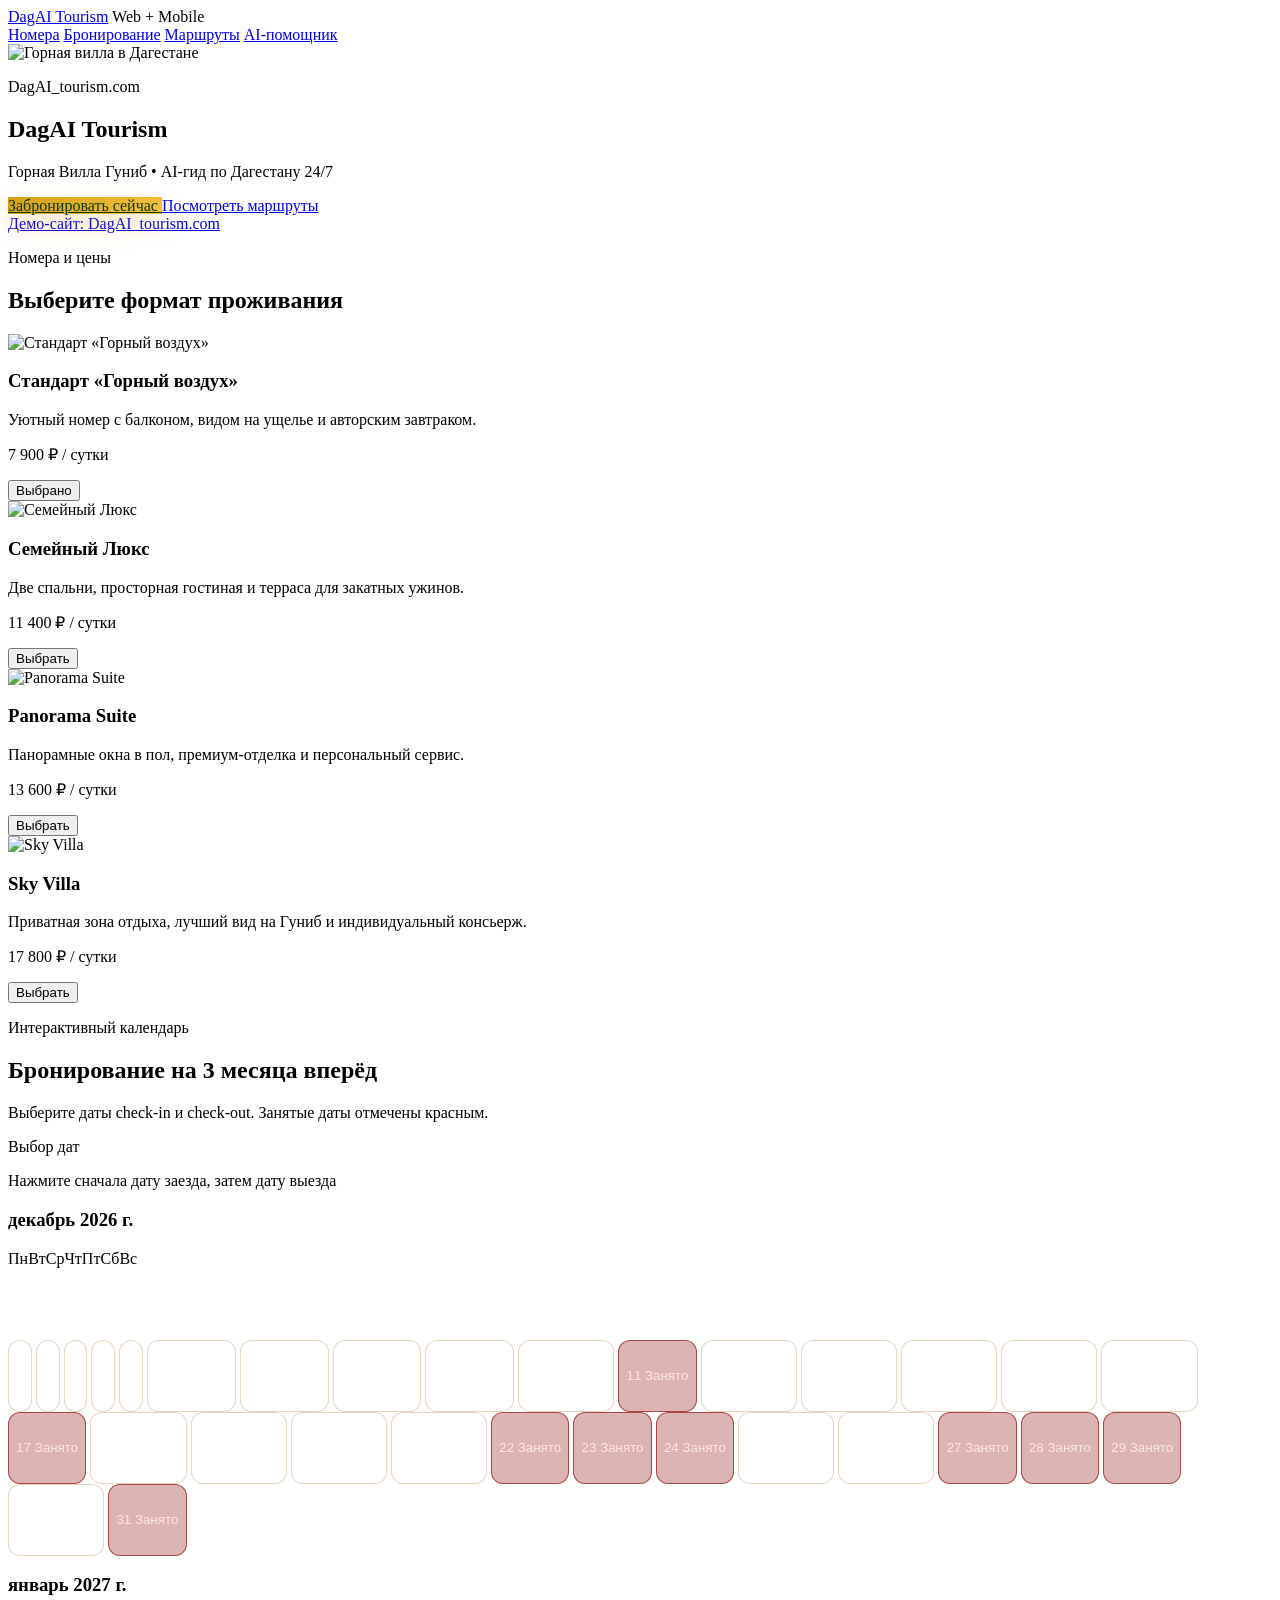
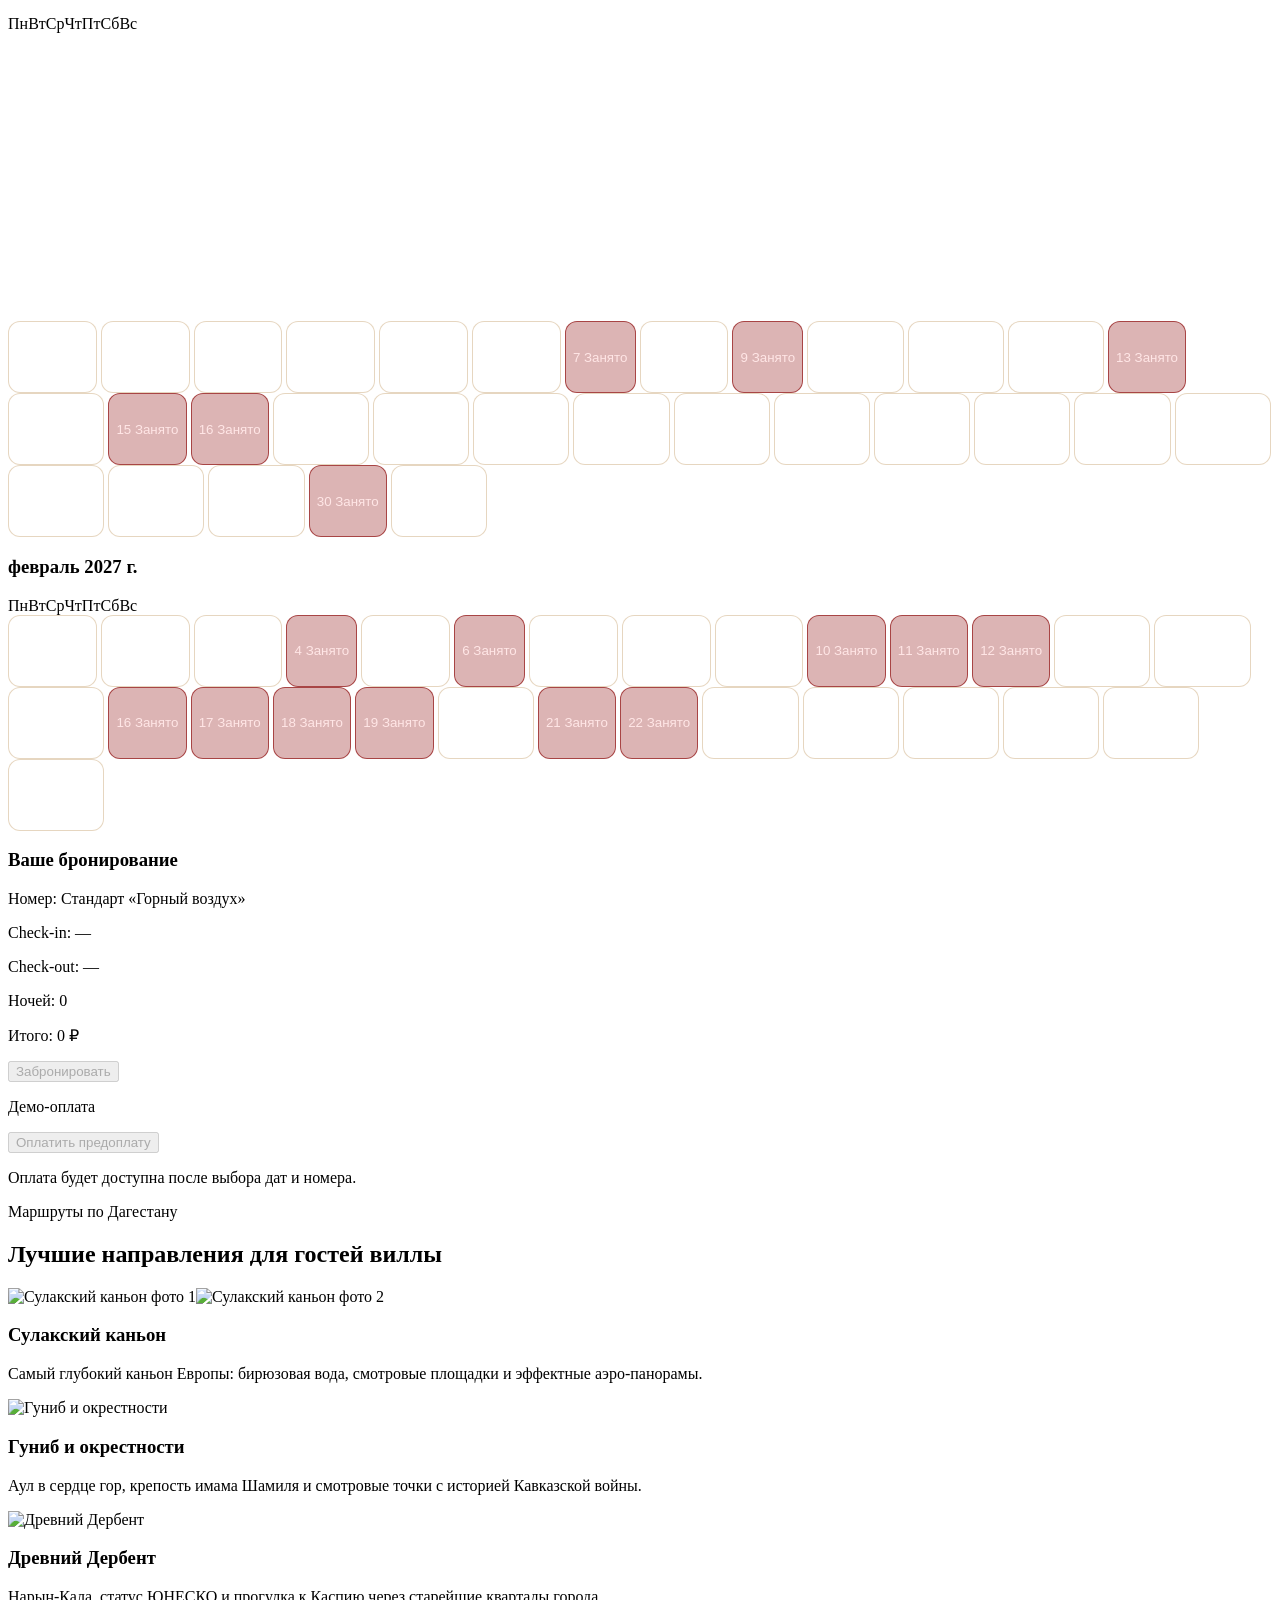
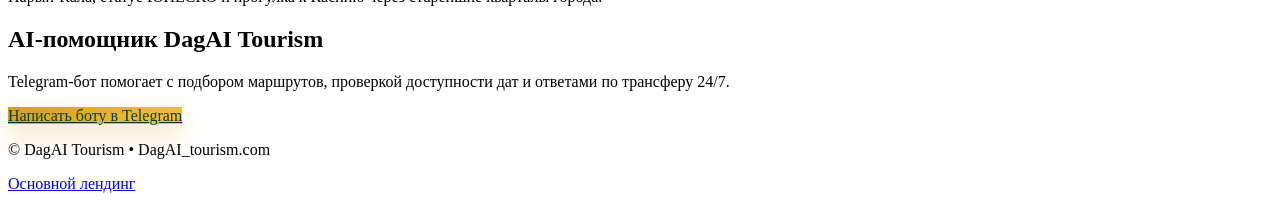
==== index.html @ 66093492 "Add files via upload" ====
<!doctype html>
<html lang="ru">
  <head>
    <meta charset="UTF-8" />
    <meta name="viewport" content="width=device-width, initial-scale=1.0" />
    <meta http-equiv="Cache-Control" content="no-cache, no-store, must-revalidate" />
    <meta http-equiv="Pragma" content="no-cache" />
    <meta http-equiv="Expires" content="0" />
    <title>DagAI Tourism — Демо горной виллы Дагестан | AI-бронирование</title>
    <meta
      name="description"
      content="DagAI_tourism.com — демо-сайт горной виллы в Дагестане: AI-бронирование, интерактивный календарь, маршруты и онлайн-оплата в demo-режиме."
    />
    <script src="https://cdn.tailwindcss.com"></script>
    <script>
      tailwind.config = {
        theme: {
          extend: {
            colors: {
              dag: {
                green: '#0F3A1F',
                earth: '#D2B48C',
                gold: '#D4A017',
                red: '#9C2A2A'
              }
            },
            fontFamily: {
              display: ['"Playfair Display"', 'serif'],
              body: ['"Source Sans 3"', 'sans-serif']
            }
          }
        }
      };
    </script>
    <link rel="preconnect" href="https://fonts.googleapis.com" />
    <link rel="preconnect" href="https://fonts.gstatic.com" crossorigin />
    <link
      href="https://fonts.googleapis.com/css2?family=Playfair+Display:wght@500;700;800&family=Source+Sans+3:wght@400;500;600;700&display=swap"
      rel="stylesheet"
    />
    <link rel="stylesheet" href="./styles.css" />
  </head>
  <body class="bg-[#f8f2e8] font-body text-[#1d241f]">
    <header class="fixed left-0 right-0 top-0 z-40 border-b border-white/20 bg-dag-green/90 backdrop-blur-sm">
      <div class="mx-auto max-w-6xl px-4 py-3 sm:px-6">
        <div class="flex items-center justify-between">
          <a href="#hero" class="font-display text-lg font-bold text-white" aria-label="Перейти в начало">DagAI Tourism</a>
          <span class="text-xs font-semibold uppercase tracking-[0.14em] text-white/70">Web + Mobile</span>
        </div>
        <nav
          class="mt-3 flex gap-2 overflow-x-auto whitespace-nowrap pb-1 text-xs font-semibold text-white/90 sm:gap-4 sm:text-sm"
          aria-label="Главная навигация"
        >
          <a href="#rooms" class="rounded-full border border-white/25 px-3 py-1.5 transition hover:text-dag-gold">Номера</a>
          <a href="#booking" class="rounded-full border border-white/25 px-3 py-1.5 transition hover:text-dag-gold">Бронирование</a>
          <a href="#routes" class="rounded-full border border-white/25 px-3 py-1.5 transition hover:text-dag-gold">Маршруты</a>
          <a href="#ai" class="rounded-full border border-white/25 px-3 py-1.5 transition hover:text-dag-gold">AI-помощник</a>
        </nav>
      </div>
    </header>

    <main>
      <section id="hero" class="relative flex min-h-screen items-center pt-28 sm:pt-32">
        <img
          id="heroImage"
          src="https://images.unsplash.com/photo-1501785888041-af3ef285b470?auto=format&fit=crop&w=1800&q=80"
          alt="Горная вилла в Дагестане"
          class="absolute inset-0 h-full w-full object-cover"
        />
        <div class="absolute inset-0 bg-gradient-to-b from-black/45 via-dag-green/55 to-dag-green/85"></div>

        <div class="relative z-10 mx-auto w-full max-w-6xl px-4 py-10 sm:px-6">
          <div class="max-w-3xl reveal">
            <p class="mb-3 inline-flex rounded-full border border-dag-gold/60 bg-black/25 px-3 py-1 text-xs font-semibold uppercase tracking-[0.16em] text-dag-gold">
              DagAI_tourism.com
            </p>
            <h1 class="font-display text-4xl font-bold text-white sm:text-5xl lg:text-6xl">DagAI Tourism</h1>
            <p class="mt-4 text-base text-white/90 sm:text-xl">
              Горная Вилла Гуниб • AI-гид по Дагестану 24/7
            </p>

            <div class="mt-7 flex flex-col gap-3 sm:flex-row">
              <a
                href="#booking"
                class="btn-main rounded-xl px-6 py-3 text-center text-sm font-bold sm:text-base"
                aria-label="Забронировать сейчас"
              >
                Забронировать сейчас
              </a>
              <a
                href="#routes"
                class="rounded-xl border border-white/50 bg-white/10 px-6 py-3 text-center text-sm font-bold text-white transition hover:bg-white/20 sm:text-base"
                aria-label="Посмотреть маршруты"
              >
                Посмотреть маршруты
              </a>
            </div>
          </div>

          <a
            href="https://DagAI_tourism.com"
            class="mt-10 inline-block text-sm font-semibold text-white/85 underline decoration-dag-gold underline-offset-4"
            aria-label="Демо-сайт DagAI_tourism.com"
          >
            Демо-сайт: DagAI_tourism.com
          </a>
        </div>
      </section>

      <section id="rooms" class="mx-auto max-w-6xl px-4 py-14 sm:px-6">
        <div class="mb-8 reveal">
          <p class="text-sm font-semibold uppercase tracking-[0.16em] text-dag-red">Номера и цены</p>
          <h2 class="font-display text-3xl text-dag-green sm:text-4xl">Выберите формат проживания</h2>
        </div>
        <div id="roomCards" class="grid gap-5 sm:grid-cols-2 xl:grid-cols-4"></div>
      </section>

      <section id="booking" class="bg-dag-green/95 py-14 text-white">
        <div class="mx-auto max-w-6xl px-4 sm:px-6">
          <div class="mb-8 reveal">
            <p class="text-sm font-semibold uppercase tracking-[0.16em] text-dag-gold">Интерактивный календарь</p>
            <h2 class="font-display text-3xl sm:text-4xl">Бронирование на 3 месяца вперёд</h2>
            <p class="mt-2 max-w-2xl text-white/80">Выберите даты check-in и check-out. Занятые даты отмечены красным.</p>
          </div>

          <div class="grid gap-6 lg:grid-cols-[1.5fr_1fr]">
            <article class="rounded-2xl border border-white/20 bg-white/10 p-4 backdrop-blur-md sm:p-5 reveal">
              <div class="mb-4 flex flex-wrap items-center justify-between gap-2">
                <p class="rounded-full bg-white/15 px-3 py-1 text-xs font-semibold" id="calendarLegend">Выбор дат</p>
                <p class="text-xs font-semibold text-white/80" id="calendarHint">Нажмите сначала дату заезда, затем дату выезда</p>
              </div>
              <div id="calendarContainer" class="space-y-6"></div>
            </article>

            <article class="rounded-2xl border border-white/20 bg-white/10 p-4 backdrop-blur-md sm:p-5 reveal">
              <h3 class="text-xl font-bold">Ваше бронирование</h3>
              <div class="mt-4 space-y-2 text-sm">
                <p><span class="font-semibold text-dag-gold">Номер:</span> <span id="summaryRoom">Не выбран</span></p>
                <p><span class="font-semibold text-dag-gold">Check-in:</span> <span id="summaryCheckin">—</span></p>
                <p><span class="font-semibold text-dag-gold">Check-out:</span> <span id="summaryCheckout">—</span></p>
                <p><span class="font-semibold text-dag-gold">Ночей:</span> <span id="summaryNights">0</span></p>
                <p class="text-base font-extrabold"><span class="text-dag-gold">Итого:</span> <span id="summaryTotal">0 ₽</span></p>
              </div>

              <button
                id="bookNowBtn"
                class="mt-5 w-full rounded-xl bg-dag-gold px-4 py-3 text-sm font-extrabold text-dag-green transition hover:brightness-95 disabled:cursor-not-allowed disabled:opacity-50"
                aria-label="Забронировать"
                disabled
              >
                Забронировать
              </button>

              <div class="mt-6 rounded-xl border border-dag-gold/40 bg-black/20 p-3">
                <p class="text-xs uppercase tracking-[0.14em] text-dag-gold">Демо-оплата</p>
                <button
                  id="payBtn"
                  class="mt-3 w-full rounded-xl bg-dag-red px-4 py-3 text-sm font-extrabold text-white transition hover:bg-[#b23333] disabled:cursor-not-allowed disabled:opacity-60"
                  aria-label="Оплатить предоплату"
                  disabled
                >
                  Оплатить предоплату
                </button>
                <p id="paymentInlineStatus" class="mt-2 text-xs text-white/80">Оплата будет доступна после выбора дат и номера.</p>
              </div>
            </article>
          </div>
        </div>
      </section>

      <section id="routes" class="mx-auto max-w-6xl px-4 py-14 sm:px-6">
        <div class="mb-8 reveal">
          <p class="text-sm font-semibold uppercase tracking-[0.16em] text-dag-red">Маршруты по Дагестану</p>
          <h2 class="font-display text-3xl text-dag-green sm:text-4xl">Лучшие направления для гостей виллы</h2>
        </div>
        <div id="routeCards" class="grid gap-6 md:grid-cols-3"></div>
      </section>

      <section id="ai" class="mx-auto max-w-6xl px-4 pb-14 sm:px-6">
        <div class="reveal rounded-2xl bg-dag-green p-6 text-white sm:p-8">
          <h2 class="font-display text-2xl sm:text-3xl">AI-помощник DagAI Tourism</h2>
          <p class="mt-3 max-w-3xl text-sm text-white/85 sm:text-base">
            Telegram-бот помогает с подбором маршрутов, проверкой доступности дат и ответами по трансферу 24/7.
          </p>
          <a
            id="telegramBtn"
            href="https://t.me/DagAI_tourism_bot"
            target="_blank"
            rel="noopener noreferrer"
            class="btn-main mt-5 inline-flex rounded-xl px-5 py-3 text-sm font-bold"
            aria-label="Написать боту в Telegram"
          >
            Написать боту в Telegram
          </a>
        </div>
      </section>
    </main>

    <footer class="border-t border-dag-green/15 bg-[#f1e5d1]">
      <div class="mx-auto flex max-w-6xl flex-col gap-2 px-4 py-5 text-sm text-dag-green sm:flex-row sm:items-center sm:justify-between sm:px-6">
        <p>© DagAI Tourism • DagAI_tourism.com</p>
        <a href="https://ai-service777.netlify.app/" target="_blank" rel="noopener noreferrer" class="font-semibold underline underline-offset-4">
          Основной лендинг
        </a>
      </div>
    </footer>

    <div id="bookingModal" class="modal hidden" aria-hidden="true">
      <div class="modal-backdrop" data-close="booking"></div>
      <div class="modal-panel reveal-scale" role="dialog" aria-modal="true" aria-labelledby="bookingModalTitle">
        <h3 id="bookingModalTitle" class="font-display text-2xl text-dag-green">Подтверждение брони</h3>
        <div class="mt-4 space-y-2 text-sm text-[#1f2a23]">
          <p><span class="font-semibold">Номер:</span> <span id="modalRoom">—</span></p>
          <p><span class="font-semibold">Даты:</span> <span id="modalDates">—</span></p>
          <p><span class="font-semibold">Ночей:</span> <span id="modalNights">0</span></p>
          <p class="text-base font-extrabold"><span class="font-semibold">Сумма:</span> <span id="modalTotal">0 ₽</span></p>
        </div>
        <div class="mt-6 flex flex-col gap-3 sm:flex-row">
          <button id="proceedToPay" class="btn-main rounded-xl px-4 py-3 text-sm font-bold" aria-label="Перейти к оплате">Перейти к оплате</button>
          <button data-close="booking" class="rounded-xl border border-dag-green/20 px-4 py-3 text-sm font-semibold text-dag-green" aria-label="Закрыть окно бронирования">Закрыть</button>
        </div>
      </div>
    </div>

    <div id="paymentModal" class="modal hidden" aria-hidden="true">
      <div class="modal-backdrop" data-close="payment"></div>
      <div class="modal-panel reveal-scale" role="dialog" aria-modal="true" aria-labelledby="paymentModalTitle">
        <h3 id="paymentModalTitle" class="font-display text-2xl text-dag-green">Оплата предоплаты</h3>
        <div id="paymentProgress" class="mt-5">
          <div class="h-3 w-full overflow-hidden rounded-full bg-[#eadcc6]">
            <div id="paymentBar" class="h-full w-0 rounded-full bg-dag-gold transition-all duration-700"></div>
          </div>
          <p id="paymentText" class="mt-3 text-sm font-semibold text-[#334137]">Инициализация платежа...</p>
        </div>

        <div id="paymentResult" class="mt-5 hidden rounded-xl border border-emerald-200 bg-emerald-50 p-4">
          <p class="text-lg font-extrabold text-emerald-700">ОПЛАЧЕНО</p>
          <div class="mt-3 rounded-lg bg-white p-3 text-sm text-[#1f2a23] shadow-sm">
            <p class="font-semibold">Чек</p>
            <p class="mt-1"><span class="font-semibold">Объект:</span> DagAI Tourism / Горная Вилла Гуниб</p>
            <p><span class="font-semibold">Номер:</span> <span id="receiptRoom">—</span></p>
            <p><span class="font-semibold">Даты:</span> <span id="receiptDates">—</span></p>
            <p><span class="font-semibold">Сумма:</span> <span id="receiptTotal">0 ₽</span></p>
            <p><span class="font-semibold">Статус:</span> Предоплата 30%</p>
            <p><span class="font-semibold">Время:</span> <span id="receiptTime">—</span></p>
          </div>
          <p class="mt-3 text-sm font-semibold text-emerald-700">Уведомление хозяину отправлено.</p>
        </div>

        <div class="mt-6">
          <button data-close="payment" class="rounded-xl border border-dag-green/20 px-4 py-3 text-sm font-semibold text-dag-green" aria-label="Закрыть окно оплаты">
            Закрыть
          </button>
        </div>
      </div>
    </div>

    <script src="./script.js"></script>
  </body>
</html>
---- styles.css ----
:root {
  --dag-green: #0f3a1f;
  --dag-earth: #d2b48c;
  --dag-gold: #d4a017;
  --dag-red: #9c2a2a;
}

html {
  scroll-behavior: smooth;
}

.btn-main {
  background: linear-gradient(135deg, var(--dag-gold), #f3c13b);
  color: var(--dag-green);
  box-shadow: 0 10px 25px rgba(212, 160, 23, 0.3);
  transition: transform 0.25s ease, box-shadow 0.25s ease, filter 0.25s ease;
}

.btn-main:hover {
  transform: translateY(-1px);
  filter: brightness(0.98);
  box-shadow: 0 12px 26px rgba(212, 160, 23, 0.38);
}

.reveal {
  opacity: 0;
  transform: translateY(16px);
  transition: opacity 0.6s ease, transform 0.6s ease;
}

.reveal.in-view {
  opacity: 1;
  transform: translateY(0);
}

.modal {
  position: fixed;
  inset: 0;
  z-index: 60;
  display: flex;
  align-items: center;
  justify-content: center;
  padding: 1rem;
}

.modal.hidden {
  display: none;
}

.modal-backdrop {
  position: absolute;
  inset: 0;
  background: rgba(10, 20, 13, 0.62);
}

.modal-panel {
  position: relative;
  z-index: 2;
  width: min(100%, 34rem);
  border-radius: 1rem;
  border: 1px solid rgba(15, 58, 31, 0.18);
  background: #f8f2e8;
  padding: 1.25rem;
  box-shadow: 0 24px 60px rgba(15, 58, 31, 0.25);
}

.reveal-scale {
  animation: modalIn 0.25s ease-out;
}

@keyframes modalIn {
  from {
    opacity: 0;
    transform: scale(0.96);
  }
  to {
    opacity: 1;
    transform: scale(1);
  }
}

.room-card,
.route-card {
  transition: transform 0.25s ease, box-shadow 0.25s ease;
}

.room-card:hover,
.route-card:hover {
  transform: translateY(-3px);
  box-shadow: 0 16px 30px rgba(15, 58, 31, 0.12);
}

.calendar-day {
  min-height: 72px;
  border: 1px solid rgba(210, 180, 140, 0.55);
  border-radius: 0.75rem;
  padding: 0.45rem;
  background: rgba(255, 255, 255, 0.08);
  color: #fff;
  transition: transform 0.2s ease, border-color 0.2s ease, background 0.2s ease;
}

.calendar-day:hover:not(:disabled) {
  transform: translateY(-1px);
  border-color: var(--dag-gold);
}

.calendar-day.busy {
  background: rgba(156, 42, 42, 0.35);
  border-color: rgba(156, 42, 42, 0.8);
  color: #ffe6e6;
}

.calendar-day.selected {
  background: rgba(212, 160, 23, 0.35);
  border-color: var(--dag-gold);
  color: #fff;
}

.calendar-day.in-range {
  background: rgba(210, 180, 140, 0.25);
  border-color: rgba(212, 160, 23, 0.5);
}

.calendar-empty {
  min-height: 72px;
}

@media (max-width: 420px) {
  .calendar-day,
  .calendar-empty {
    min-height: 62px;
  }
}
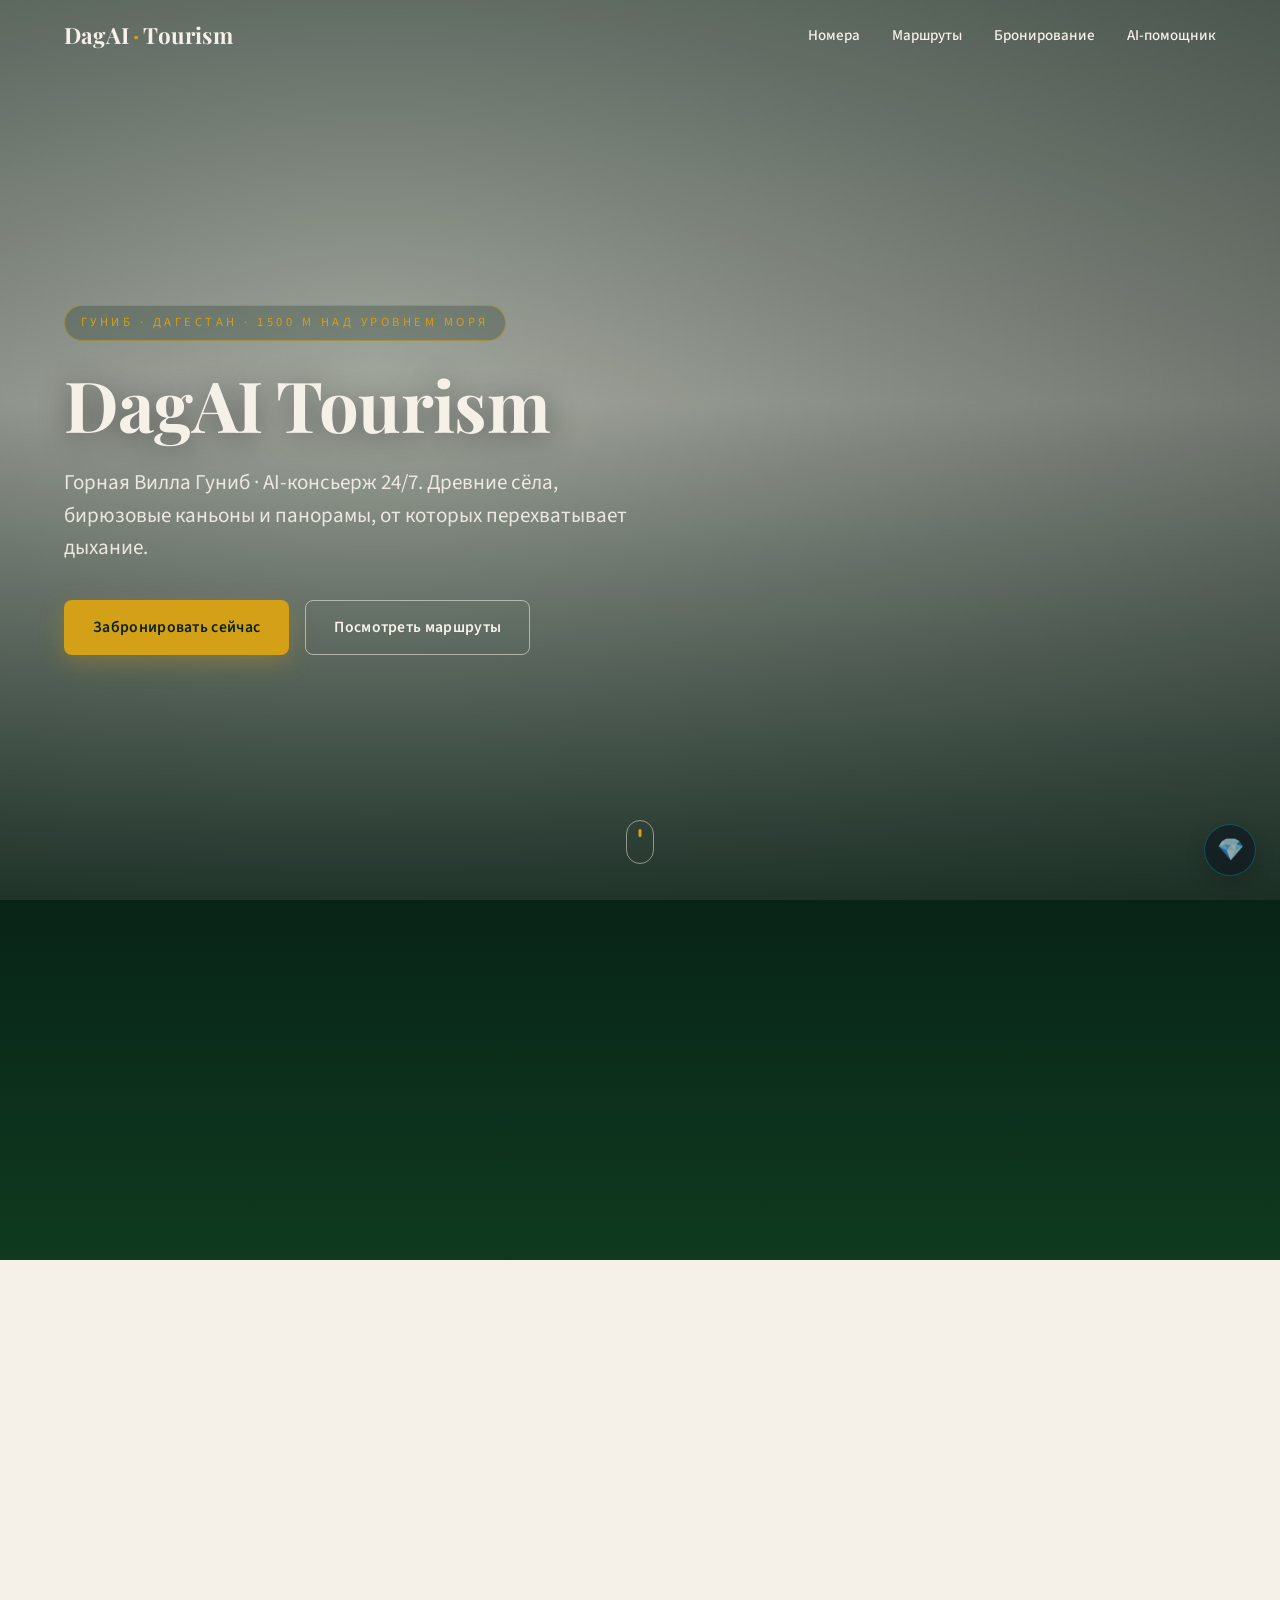
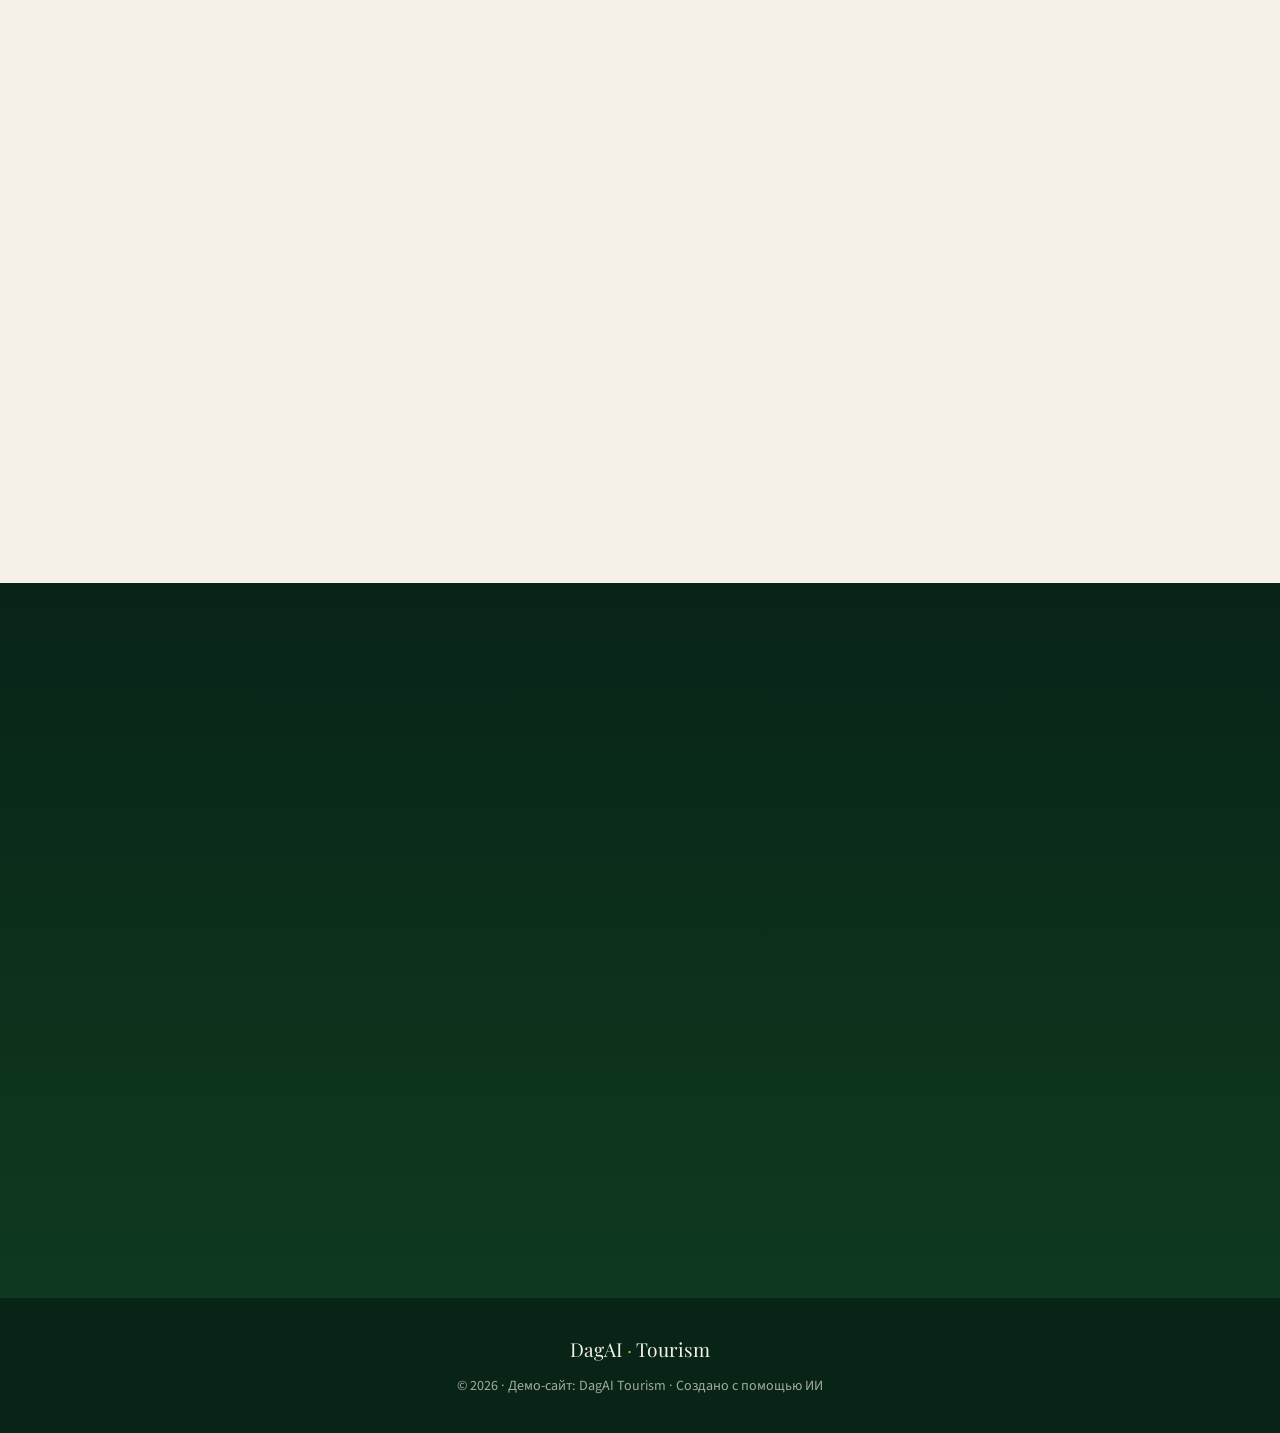
==== commit 3f50a564: "Add files via upload" ====
--- a/index.html
+++ b/index.html
@@ -1,260 +1,142 @@
-<!doctype html>
+<!DOCTYPE html>
 <html lang="ru">
-  <head>
-    <meta charset="UTF-8" />
-    <meta name="viewport" content="width=device-width, initial-scale=1.0" />
-    <meta http-equiv="Cache-Control" content="no-cache, no-store, must-revalidate" />
-    <meta http-equiv="Pragma" content="no-cache" />
-    <meta http-equiv="Expires" content="0" />
-    <title>DagAI Tourism — Демо горной виллы Дагестан | AI-бронирование</title>
-    <meta
-      name="description"
-      content="DagAI_tourism.com — демо-сайт горной виллы в Дагестане: AI-бронирование, интерактивный календарь, маршруты и онлайн-оплата в demo-режиме."
-    />
-    <script src="https://cdn.tailwindcss.com"></script>
-    <script>
-      tailwind.config = {
-        theme: {
-          extend: {
-            colors: {
-              dag: {
-                green: '#0F3A1F',
-                earth: '#D2B48C',
-                gold: '#D4A017',
-                red: '#9C2A2A'
-              }
-            },
-            fontFamily: {
-              display: ['"Playfair Display"', 'serif'],
-              body: ['"Source Sans 3"', 'sans-serif']
-            }
-          }
-        }
-      };
-    </script>
-    <link rel="preconnect" href="https://fonts.googleapis.com" />
-    <link rel="preconnect" href="https://fonts.gstatic.com" crossorigin />
-    <link
-      href="https://fonts.googleapis.com/css2?family=Playfair+Display:wght@500;700;800&family=Source+Sans+3:wght@400;500;600;700&display=swap"
-      rel="stylesheet"
-    />
-    <link rel="stylesheet" href="./styles.css" />
-  </head>
-  <body class="bg-[#f8f2e8] font-body text-[#1d241f]">
-    <header class="fixed left-0 right-0 top-0 z-40 border-b border-white/20 bg-dag-green/90 backdrop-blur-sm">
-      <div class="mx-auto max-w-6xl px-4 py-3 sm:px-6">
-        <div class="flex items-center justify-between">
-          <a href="#hero" class="font-display text-lg font-bold text-white" aria-label="Перейти в начало">DagAI Tourism</a>
-          <span class="text-xs font-semibold uppercase tracking-[0.14em] text-white/70">Web + Mobile</span>
-        </div>
-        <nav
-          class="mt-3 flex gap-2 overflow-x-auto whitespace-nowrap pb-1 text-xs font-semibold text-white/90 sm:gap-4 sm:text-sm"
-          aria-label="Главная навигация"
-        >
-          <a href="#rooms" class="rounded-full border border-white/25 px-3 py-1.5 transition hover:text-dag-gold">Номера</a>
-          <a href="#booking" class="rounded-full border border-white/25 px-3 py-1.5 transition hover:text-dag-gold">Бронирование</a>
-          <a href="#routes" class="rounded-full border border-white/25 px-3 py-1.5 transition hover:text-dag-gold">Маршруты</a>
-          <a href="#ai" class="rounded-full border border-white/25 px-3 py-1.5 transition hover:text-dag-gold">AI-помощник</a>
-        </nav>
-      </div>
-    </header>
+<head>
+  <meta charset="UTF-8">
+  <meta name="viewport" content="width=device-width, initial-scale=1, viewport-fit=cover">
+  <title>DagAI Tourism — Горная Вилла Гуниб · AI-консьерж 24/7</title>
+  <meta name="description" content="Люксовая горная вилла в Дагестане (Гуниб). Бронирование номеров, авторские маршруты по Сулакскому каньону и Дербенту, AI-консьерж 24/7.">
+  <meta name="theme-color" content="#0f3a1f">
+  <meta property="og:title" content="DagAI Tourism · Горная Вилла Гуниб">
+  <meta property="og:description" content="Люксовая горная вилла в Дагестане. AI-консьерж 24/7.">
+  <meta property="og:type" content="website">
 
-    <main>
-      <section id="hero" class="relative flex min-h-screen items-center pt-28 sm:pt-32">
-        <img
-          id="heroImage"
-          src="https://images.unsplash.com/photo-1501785888041-af3ef285b470?auto=format&fit=crop&w=1800&q=80"
-          alt="Горная вилла в Дагестане"
-          class="absolute inset-0 h-full w-full object-cover"
-        />
-        <div class="absolute inset-0 bg-gradient-to-b from-black/45 via-dag-green/55 to-dag-green/85"></div>
+  <link rel="preconnect" href="https://fonts.googleapis.com">
+  <link rel="preconnect" href="https://fonts.gstatic.com" crossorigin>
+  <link rel="stylesheet" href="https://fonts.googleapis.com/css2?family=Playfair+Display:wght@500;700&family=Source+Sans+3:wght@300;400;500;600&family=JetBrains+Mono:wght@400;500;700&display=swap">
 
-        <div class="relative z-10 mx-auto w-full max-w-6xl px-4 py-10 sm:px-6">
-          <div class="max-w-3xl reveal">
-            <p class="mb-3 inline-flex rounded-full border border-dag-gold/60 bg-black/25 px-3 py-1 text-xs font-semibold uppercase tracking-[0.16em] text-dag-gold">
-              DagAI_tourism.com
-            </p>
-            <h1 class="font-display text-4xl font-bold text-white sm:text-5xl lg:text-6xl">DagAI Tourism</h1>
-            <p class="mt-4 text-base text-white/90 sm:text-xl">
-              Горная Вилла Гуниб • AI-гид по Дагестану 24/7
-            </p>
+  <link rel="stylesheet" href="css/style.css?v=20260426b">
+  <link rel="stylesheet" href="css/palantir.css?v=20260426b">
+</head>
+<body>
 
-            <div class="mt-7 flex flex-col gap-3 sm:flex-row">
-              <a
-                href="#booking"
-                class="btn-main rounded-xl px-6 py-3 text-center text-sm font-bold sm:text-base"
-                aria-label="Забронировать сейчас"
-              >
-                Забронировать сейчас
-              </a>
-              <a
-                href="#routes"
-                class="rounded-xl border border-white/50 bg-white/10 px-6 py-3 text-center text-sm font-bold text-white transition hover:bg-white/20 sm:text-base"
-                aria-label="Посмотреть маршруты"
-              >
-                Посмотреть маршруты
-              </a>
-            </div>
-          </div>
+<!-- NAV -->
+<nav class="nav" aria-label="Главная навигация">
+  <div class="container nav__inner">
+    <a href="#hero" class="nav__brand">DagAI<span class="nav__brand-mark">·</span>Tourism</a>
+    <ul class="nav__menu">
+      <li><a href="#rooms">Номера</a></li>
+      <li><a href="#routes">Маршруты</a></li>
+      <li><a href="#booking">Бронирование</a></li>
+      <li><a href="#ai">AI-помощник</a></li>
+    </ul>
+    <button class="nav__burger" type="button" aria-label="Открыть меню">
+      <span></span><span></span><span></span>
+    </button>
+  </div>
+</nav>
 
-          <a
-            href="https://DagAI_tourism.com"
-            class="mt-10 inline-block text-sm font-semibold text-white/85 underline decoration-dag-gold underline-offset-4"
-            aria-label="Демо-сайт DagAI_tourism.com"
-          >
-            Демо-сайт: DagAI_tourism.com
-          </a>
-        </div>
-      </section>
+<!-- HERO -->
+<header id="hero" class="hero">
+  <div class="hero__bg" aria-hidden="true"></div>
+  <div class="container hero__inner">
+    <span class="hero__eyebrow">Гуниб · Дагестан · 1500 м над уровнем моря</span>
+    <h1 class="hero__title">DagAI Tourism</h1>
+    <p class="hero__sub">Горная Вилла Гуниб · AI-консьерж 24/7. Древние сёла, бирюзовые каньоны и панорамы, от которых перехватывает дыхание.</p>
+    <div class="hero__cta">
+      <a href="#booking" class="btn btn--gold">Забронировать сейчас</a>
+      <a href="#routes" class="btn btn--outline-stone">Посмотреть маршруты</a>
+    </div>
+  </div>
+  <div class="hero__scroll" aria-hidden="true"></div>
+</header>
 
-      <section id="rooms" class="mx-auto max-w-6xl px-4 py-14 sm:px-6">
-        <div class="mb-8 reveal">
-          <p class="text-sm font-semibold uppercase tracking-[0.16em] text-dag-red">Номера и цены</p>
-          <h2 class="font-display text-3xl text-dag-green sm:text-4xl">Выберите формат проживания</h2>
-        </div>
-        <div id="roomCards" class="grid gap-5 sm:grid-cols-2 xl:grid-cols-4"></div>
-      </section>
+<!-- ROOMS -->
+<section id="rooms" class="section section--green">
+  <div class="container">
+    <div class="section__head" data-reveal>
+      <span class="section__eyebrow">Номера</span>
+      <h2>Где остановиться</h2>
+    </div>
+    <div id="rooms-grid" class="rooms-grid" data-reveal></div>
+  </div>
+</section>
 
-      <section id="booking" class="bg-dag-green/95 py-14 text-white">
-        <div class="mx-auto max-w-6xl px-4 sm:px-6">
-          <div class="mb-8 reveal">
-            <p class="text-sm font-semibold uppercase tracking-[0.16em] text-dag-gold">Интерактивный календарь</p>
-            <h2 class="font-display text-3xl sm:text-4xl">Бронирование на 3 месяца вперёд</h2>
-            <p class="mt-2 max-w-2xl text-white/80">Выберите даты check-in и check-out. Занятые даты отмечены красным.</p>
-          </div>
+<!-- ROUTES -->
+<section id="routes" class="section section--stone">
+  <div class="container">
+    <div class="section__head" data-reveal>
+      <span class="section__eyebrow">Маршруты</span>
+      <h2 style="color: var(--green);">Открыть Дагестан</h2>
+    </div>
+    <div id="routes-grid" class="routes-grid" data-reveal></div>
+  </div>
+</section>
 
-          <div class="grid gap-6 lg:grid-cols-[1.5fr_1fr]">
-            <article class="rounded-2xl border border-white/20 bg-white/10 p-4 backdrop-blur-md sm:p-5 reveal">
-              <div class="mb-4 flex flex-wrap items-center justify-between gap-2">
-                <p class="rounded-full bg-white/15 px-3 py-1 text-xs font-semibold" id="calendarLegend">Выбор дат</p>
-                <p class="text-xs font-semibold text-white/80" id="calendarHint">Нажмите сначала дату заезда, затем дату выезда</p>
-              </div>
-              <div id="calendarContainer" class="space-y-6"></div>
-            </article>
-
-            <article class="rounded-2xl border border-white/20 bg-white/10 p-4 backdrop-blur-md sm:p-5 reveal">
-              <h3 class="text-xl font-bold">Ваше бронирование</h3>
-              <div class="mt-4 space-y-2 text-sm">
-                <p><span class="font-semibold text-dag-gold">Номер:</span> <span id="summaryRoom">Не выбран</span></p>
-                <p><span class="font-semibold text-dag-gold">Check-in:</span> <span id="summaryCheckin">—</span></p>
-                <p><span class="font-semibold text-dag-gold">Check-out:</span> <span id="summaryCheckout">—</span></p>
-                <p><span class="font-semibold text-dag-gold">Ночей:</span> <span id="summaryNights">0</span></p>
-                <p class="text-base font-extrabold"><span class="text-dag-gold">Итого:</span> <span id="summaryTotal">0 ₽</span></p>
-              </div>
-
-              <button
-                id="bookNowBtn"
-                class="mt-5 w-full rounded-xl bg-dag-gold px-4 py-3 text-sm font-extrabold text-dag-green transition hover:brightness-95 disabled:cursor-not-allowed disabled:opacity-50"
-                aria-label="Забронировать"
-                disabled
-              >
-                Забронировать
-              </button>
-
-              <div class="mt-6 rounded-xl border border-dag-gold/40 bg-black/20 p-3">
-                <p class="text-xs uppercase tracking-[0.14em] text-dag-gold">Демо-оплата</p>
-                <button
-                  id="payBtn"
-                  class="mt-3 w-full rounded-xl bg-dag-red px-4 py-3 text-sm font-extrabold text-white transition hover:bg-[#b23333] disabled:cursor-not-allowed disabled:opacity-60"
-                  aria-label="Оплатить предоплату"
-                  disabled
-                >
-                  Оплатить предоплату
-                </button>
-                <p id="paymentInlineStatus" class="mt-2 text-xs text-white/80">Оплата будет доступна после выбора дат и номера.</p>
-              </div>
-            </article>
-          </div>
-        </div>
-      </section>
-
-      <section id="routes" class="mx-auto max-w-6xl px-4 py-14 sm:px-6">
-        <div class="mb-8 reveal">
-          <p class="text-sm font-semibold uppercase tracking-[0.16em] text-dag-red">Маршруты по Дагестану</p>
-          <h2 class="font-display text-3xl text-dag-green sm:text-4xl">Лучшие направления для гостей виллы</h2>
-        </div>
-        <div id="routeCards" class="grid gap-6 md:grid-cols-3"></div>
-      </section>
-
-      <section id="ai" class="mx-auto max-w-6xl px-4 pb-14 sm:px-6">
-        <div class="reveal rounded-2xl bg-dag-green p-6 text-white sm:p-8">
-          <h2 class="font-display text-2xl sm:text-3xl">AI-помощник DagAI Tourism</h2>
-          <p class="mt-3 max-w-3xl text-sm text-white/85 sm:text-base">
-            Telegram-бот помогает с подбором маршрутов, проверкой доступности дат и ответами по трансферу 24/7.
-          </p>
-          <a
-            id="telegramBtn"
-            href="https://t.me/DagAI_tourism_bot"
-            target="_blank"
-            rel="noopener noreferrer"
-            class="btn-main mt-5 inline-flex rounded-xl px-5 py-3 text-sm font-bold"
-            aria-label="Написать боту в Telegram"
-          >
-            Написать боту в Telegram
-          </a>
-        </div>
-      </section>
-    </main>
-
-    <footer class="border-t border-dag-green/15 bg-[#f1e5d1]">
-      <div class="mx-auto flex max-w-6xl flex-col gap-2 px-4 py-5 text-sm text-dag-green sm:flex-row sm:items-center sm:justify-between sm:px-6">
-        <p>© DagAI Tourism • DagAI_tourism.com</p>
-        <a href="https://ai-service777.netlify.app/" target="_blank" rel="noopener noreferrer" class="font-semibold underline underline-offset-4">
-          Основной лендинг
-        </a>
-      </div>
-    </footer>
-
-    <div id="bookingModal" class="modal hidden" aria-hidden="true">
-      <div class="modal-backdrop" data-close="booking"></div>
-      <div class="modal-panel reveal-scale" role="dialog" aria-modal="true" aria-labelledby="bookingModalTitle">
-        <h3 id="bookingModalTitle" class="font-display text-2xl text-dag-green">Подтверждение брони</h3>
-        <div class="mt-4 space-y-2 text-sm text-[#1f2a23]">
-          <p><span class="font-semibold">Номер:</span> <span id="modalRoom">—</span></p>
-          <p><span class="font-semibold">Даты:</span> <span id="modalDates">—</span></p>
-          <p><span class="font-semibold">Ночей:</span> <span id="modalNights">0</span></p>
-          <p class="text-base font-extrabold"><span class="font-semibold">Сумма:</span> <span id="modalTotal">0 ₽</span></p>
-        </div>
-        <div class="mt-6 flex flex-col gap-3 sm:flex-row">
-          <button id="proceedToPay" class="btn-main rounded-xl px-4 py-3 text-sm font-bold" aria-label="Перейти к оплате">Перейти к оплате</button>
-          <button data-close="booking" class="rounded-xl border border-dag-green/20 px-4 py-3 text-sm font-semibold text-dag-green" aria-label="Закрыть окно бронирования">Закрыть</button>
-        </div>
+<!-- AI ASSISTANT -->
+<section id="ai" class="section section--stone">
+  <div class="container" data-reveal>
+    <div class="ai-teaser">
+      <div class="ai-teaser__icon" aria-hidden="true">◆</div>
+      <div>
+        <span class="section__eyebrow">AI-помощник</span>
+        <h2 class="ai-teaser__title">Сайт, который понимает гостя</h2>
+        <p class="ai-teaser__text">DagAI анализирует контекст вашего визита и подбирает идеальный номер, маршрут и темп отдыха. Всё — мгновенно, на основе 14 сигналов о вашем визите. Никаких форм, никаких опросов.</p>
+        <span class="ai-teaser__hint">💎 Найдите Intelligence Panel в правом нижнем углу</span>
       </div>
     </div>
+  </div>
+</section>
 
-    <div id="paymentModal" class="modal hidden" aria-hidden="true">
-      <div class="modal-backdrop" data-close="payment"></div>
-      <div class="modal-panel reveal-scale" role="dialog" aria-modal="true" aria-labelledby="paymentModalTitle">
-        <h3 id="paymentModalTitle" class="font-display text-2xl text-dag-green">Оплата предоплаты</h3>
-        <div id="paymentProgress" class="mt-5">
-          <div class="h-3 w-full overflow-hidden rounded-full bg-[#eadcc6]">
-            <div id="paymentBar" class="h-full w-0 rounded-full bg-dag-gold transition-all duration-700"></div>
-          </div>
-          <p id="paymentText" class="mt-3 text-sm font-semibold text-[#334137]">Инициализация платежа...</p>
-        </div>
+<!-- BOOKING -->
+<section id="booking" class="section section--green">
+  <div class="container">
+    <div class="section__head" data-reveal>
+      <span class="section__eyebrow">Бронирование</span>
+      <h2>Оставьте заявку</h2>
+    </div>
+    <form id="booking-form" class="booking-form" data-reveal autocomplete="off" novalidate>
+      <div class="booking-form__field">
+        <label for="bf-name">Имя</label>
+        <input id="bf-name" name="name" type="text" placeholder="Ваше имя" required>
+      </div>
+      <div class="booking-form__field">
+        <label for="bf-phone">Телефон</label>
+        <input id="bf-phone" name="phone" type="tel" placeholder="+7 ___ ___ __ __" required>
+      </div>
+      <div class="booking-form__field">
+        <label for="bf-checkin">Дата заезда</label>
+        <input id="bf-checkin" name="checkin" type="date" required>
+      </div>
+      <div class="booking-form__field">
+        <label for="bf-checkout">Дата отъезда</label>
+        <input id="bf-checkout" name="checkout" type="date" required>
+      </div>
+      <div class="booking-form__field booking-form__field--full">
+        <label for="bf-room">Тип номера</label>
+        <select id="bf-room" name="roomType" required>
+          <option value="">— Выберите номер —</option>
+        </select>
+      </div>
+      <div class="booking-form__submit">
+        <button type="submit" class="btn btn--gold">Отправить заявку</button>
+      </div>
+    </form>
+  </div>
+</section>
 
-        <div id="paymentResult" class="mt-5 hidden rounded-xl border border-emerald-200 bg-emerald-50 p-4">
-          <p class="text-lg font-extrabold text-emerald-700">ОПЛАЧЕНО</p>
-          <div class="mt-3 rounded-lg bg-white p-3 text-sm text-[#1f2a23] shadow-sm">
-            <p class="font-semibold">Чек</p>
-            <p class="mt-1"><span class="font-semibold">Объект:</span> DagAI Tourism / Горная Вилла Гуниб</p>
-            <p><span class="font-semibold">Номер:</span> <span id="receiptRoom">—</span></p>
-            <p><span class="font-semibold">Даты:</span> <span id="receiptDates">—</span></p>
-            <p><span class="font-semibold">Сумма:</span> <span id="receiptTotal">0 ₽</span></p>
-            <p><span class="font-semibold">Статус:</span> Предоплата 30%</p>
-            <p><span class="font-semibold">Время:</span> <span id="receiptTime">—</span></p>
-          </div>
-          <p class="mt-3 text-sm font-semibold text-emerald-700">Уведомление хозяину отправлено.</p>
-        </div>
+<!-- FOOTER -->
+<footer class="footer">
+  <div class="container">
+    <div class="footer__brand">DagAI<span class="footer__brand-mark">·</span>Tourism</div>
+    <div>© <span id="year">2026</span> · Демо-сайт: DagAI Tourism · Создано с помощью ИИ</div>
+  </div>
+</footer>
 
-        <div class="mt-6">
-          <button data-close="payment" class="rounded-xl border border-dag-green/20 px-4 py-3 text-sm font-semibold text-dag-green" aria-label="Закрыть окно оплаты">
-            Закрыть
-          </button>
-        </div>
-      </div>
-    </div>
+<!-- Palantir Intelligence Panel -->
+<button id="palantir-trigger" class="pal-trigger" type="button" aria-label="Открыть Intelligence Panel">💎</button>
+<div id="palantir-root"></div>
 
-    <script src="./script.js"></script>
-  </body>
+<script type="module" src="js/main.js?v=20260426b"></script>
+
+</body>
 </html>
--- a/css/style.css
+++ b/css/style.css
@@ -0,0 +1,608 @@
+/* DagAI Tourism — luxury mountain resort base styles. */
+
+:root {
+  --green:        #0f3a1f;
+  --green-deep:   #082417;
+  --green-soft:   #1c4d2c;
+  --gold:         #d4a017;
+  --gold-soft:    #e6b637;
+  --stone:        #f5f0e8;
+  --stone-dark:   #d8cfbf;
+  --ink:          #1a1a1a;
+  --muted:        #6b6b6b;
+
+  --font-display: 'Playfair Display', Georgia, serif;
+  --font-body:    'Source Sans 3', system-ui, -apple-system, 'Segoe UI', sans-serif;
+
+  --maxw:         1200px;
+  --radius:       8px;
+
+  --shadow-soft:  0 8px 24px rgba(0,0,0,0.08);
+  --shadow-deep:  0 18px 48px rgba(0,0,0,0.18);
+
+  --ease:         cubic-bezier(0.4, 0.0, 0.2, 1);
+}
+
+* { box-sizing: border-box; }
+html { scroll-behavior: smooth; }
+body {
+  margin: 0;
+  font-family: var(--font-body);
+  font-size: 16px;
+  line-height: 1.6;
+  color: var(--ink);
+  background: var(--stone);
+  -webkit-font-smoothing: antialiased;
+  text-rendering: optimizeLegibility;
+}
+body.pal-locked { overflow: hidden; }
+img { max-width: 100%; display: block; }
+a { color: inherit; text-decoration: none; }
+button { font-family: inherit; cursor: pointer; }
+
+h1, h2, h3, h4 {
+  font-family: var(--font-display);
+  font-weight: 700;
+  line-height: 1.18;
+  margin: 0 0 0.5em;
+  letter-spacing: -0.01em;
+}
+h1 { font-size: clamp(2.4rem, 6vw, 4.4rem); }
+h2 { font-size: clamp(1.85rem, 3.6vw, 2.8rem); }
+h3 { font-size: 1.4rem; }
+
+.container { max-width: var(--maxw); margin: 0 auto; padding: 0 24px; }
+
+/* Sections */
+.section { padding: clamp(64px, 8vw, 120px) 0; }
+.section--green {
+  background: linear-gradient(180deg, var(--green-deep), var(--green));
+  color: var(--stone);
+}
+.section--green h2 { color: var(--gold-soft); }
+.section--stone { background: var(--stone); }
+.section__head {
+  text-align: center;
+  margin-bottom: clamp(40px, 5vw, 64px);
+}
+.section__eyebrow {
+  display: inline-block;
+  text-transform: uppercase;
+  letter-spacing: 0.22em;
+  font-size: 0.78rem;
+  color: var(--gold);
+  margin-bottom: 14px;
+  font-weight: 600;
+}
+
+/* Buttons */
+.btn {
+  display: inline-flex;
+  align-items: center;
+  justify-content: center;
+  gap: 8px;
+  padding: 14px 28px;
+  border-radius: var(--radius);
+  border: 1.5px solid transparent;
+  font-weight: 600;
+  font-size: 0.98rem;
+  letter-spacing: 0.02em;
+  transition: transform .25s var(--ease), box-shadow .25s var(--ease),
+              background .25s var(--ease), color .25s var(--ease),
+              border-color .25s var(--ease);
+  white-space: nowrap;
+  cursor: pointer;
+}
+.btn--gold {
+  background: var(--gold);
+  color: var(--green-deep);
+  box-shadow: 0 8px 24px rgba(212,160,23,0.28);
+}
+.btn--gold:hover { background: var(--gold-soft); transform: translateY(-2px); }
+.btn--outline-gold {
+  background: transparent;
+  color: var(--gold);
+  border-color: var(--gold);
+}
+.btn--outline-gold:hover {
+  background: var(--gold);
+  color: var(--green-deep);
+}
+.btn--outline-stone {
+  background: transparent;
+  color: var(--stone);
+  border-color: rgba(245,240,232,0.55);
+}
+.btn--outline-stone:hover {
+  background: var(--stone);
+  color: var(--green-deep);
+  border-color: var(--stone);
+}
+
+/* Reveal animation */
+[data-reveal] {
+  opacity: 0;
+  transform: translateY(28px);
+  transition: opacity .8s var(--ease), transform .8s var(--ease);
+}
+[data-reveal].is-revealed { opacity: 1; transform: none; }
+
+/* NAV */
+.nav {
+  position: fixed;
+  top: 0; left: 0; right: 0;
+  z-index: 100;
+  padding: 18px 0;
+  transition: background .3s, backdrop-filter .3s, padding .3s, border-color .3s;
+  border-bottom: 1px solid transparent;
+}
+.nav--scrolled {
+  background: rgba(8,36,23,0.78);
+  backdrop-filter: saturate(160%) blur(14px);
+  -webkit-backdrop-filter: saturate(160%) blur(14px);
+  padding: 12px 0;
+  border-bottom-color: rgba(212,160,23,0.18);
+}
+.nav__inner {
+  display: flex;
+  align-items: center;
+  justify-content: space-between;
+  gap: 24px;
+}
+.nav__brand {
+  font-family: var(--font-display);
+  font-weight: 700;
+  font-size: 1.4rem;
+  color: var(--stone);
+  letter-spacing: 0.01em;
+}
+.nav__brand-mark { color: var(--gold); margin: 0 4px; }
+.nav__menu {
+  display: flex;
+  gap: 32px;
+  align-items: center;
+  list-style: none;
+  margin: 0;
+  padding: 0;
+}
+.nav__menu a {
+  color: var(--stone);
+  font-size: 0.94rem;
+  font-weight: 500;
+  position: relative;
+  padding: 6px 0;
+}
+.nav__menu a::after {
+  content: '';
+  position: absolute;
+  left: 0; right: 100%; bottom: 0;
+  height: 1.5px;
+  background: var(--gold);
+  transition: right .3s var(--ease);
+}
+.nav__menu a:hover::after { right: 0; }
+
+.nav__burger {
+  display: none;
+  width: 36px; height: 36px;
+  background: transparent; border: none; padding: 0;
+  position: relative;
+}
+.nav__burger span {
+  position: absolute; left: 6px; right: 6px; height: 2px;
+  background: var(--stone); border-radius: 2px;
+  transition: transform .3s, opacity .3s, top .3s;
+}
+.nav__burger span:nth-child(1) { top: 11px; }
+.nav__burger span:nth-child(2) { top: 17px; }
+.nav__burger span:nth-child(3) { top: 23px; }
+.nav__burger--open span:nth-child(1) { top: 17px; transform: rotate(45deg); }
+.nav__burger--open span:nth-child(2) { opacity: 0; }
+.nav__burger--open span:nth-child(3) { top: 17px; transform: rotate(-45deg); }
+
+/* HERO */
+.hero {
+  position: relative;
+  min-height: 100vh;
+  display: flex;
+  align-items: center;
+  color: var(--stone);
+  overflow: hidden;
+}
+.hero__bg {
+  position: absolute; inset: 0;
+  background-image: url('https://images.unsplash.com/photo-1506905925346-21bda4d32df4?w=1920&q=80');
+  background-size: cover;
+  background-position: center;
+  transform: scale(1.04);
+  filter: brightness(0.85);
+  animation: heroBgZoom 22s ease-in-out infinite alternate;
+}
+@keyframes heroBgZoom {
+  from { transform: scale(1.04); }
+  to   { transform: scale(1.10); }
+}
+.hero__bg::after {
+  content: '';
+  position: absolute; inset: 0;
+  background:
+    linear-gradient(180deg, rgba(8,36,23,0.55) 0%, rgba(8,36,23,0.30) 45%, rgba(8,36,23,0.88) 100%),
+    radial-gradient(circle at 30% 40%, rgba(0,0,0,0.05), rgba(0,0,0,0.4));
+}
+.hero__inner {
+  position: relative; z-index: 2;
+  width: 100%;
+  padding-top: 120px;
+  padding-bottom: 60px;
+}
+.hero__eyebrow {
+  display: inline-block;
+  font-size: 0.78rem;
+  letter-spacing: 0.28em;
+  text-transform: uppercase;
+  color: var(--gold);
+  margin-bottom: 22px;
+  border: 1px solid rgba(212,160,23,0.5);
+  padding: 7px 16px;
+  border-radius: 999px;
+  backdrop-filter: blur(6px);
+  background: rgba(8,36,23,0.25);
+}
+.hero__title {
+  margin: 0 0 20px;
+  text-shadow: 0 4px 30px rgba(0,0,0,0.45);
+}
+.hero__sub {
+  font-size: clamp(1.05rem, 1.8vw, 1.32rem);
+  max-width: 580px;
+  margin: 0 0 36px;
+  color: rgba(245,240,232,0.92);
+  line-height: 1.55;
+}
+.hero__cta {
+  display: flex;
+  gap: 16px;
+  flex-wrap: wrap;
+}
+.hero__scroll {
+  position: absolute;
+  bottom: 36px; left: 50%;
+  transform: translateX(-50%);
+  width: 28px; height: 44px;
+  border: 1.5px solid rgba(245,240,232,0.5);
+  border-radius: 14px;
+  z-index: 2;
+}
+.hero__scroll::before {
+  content: '';
+  position: absolute; left: 50%; top: 8px;
+  width: 3px; height: 8px;
+  background: var(--gold);
+  border-radius: 2px;
+  transform: translateX(-50%);
+  animation: scrollDot 1.8s infinite;
+}
+@keyframes scrollDot {
+  0%   { opacity: 0; transform: translate(-50%, 0); }
+  35%  { opacity: 1; }
+  100% { opacity: 0; transform: translate(-50%, 18px); }
+}
+
+/* ROOMS */
+.rooms-grid {
+  display: grid;
+  grid-template-columns: repeat(auto-fit, minmax(260px, 1fr));
+  gap: 28px;
+}
+.room-card {
+  background: rgba(245,240,232,0.04);
+  border: 1px solid rgba(245,240,232,0.08);
+  border-radius: var(--radius);
+  overflow: hidden;
+  display: flex;
+  flex-direction: column;
+  transition: transform .35s var(--ease), border-color .35s var(--ease), box-shadow .35s var(--ease);
+}
+.room-card:hover {
+  transform: translateY(-6px);
+  border-color: rgba(212,160,23,0.7);
+  box-shadow: 0 20px 40px rgba(0,0,0,0.35);
+}
+.room-card__image {
+  height: 200px;
+  background-size: cover;
+  background-position: center;
+  position: relative;
+}
+.room-card__image::after {
+  content: '';
+  position: absolute; inset: 0;
+  background: linear-gradient(180deg, transparent 60%, rgba(8,36,23,0.7));
+}
+.room-card__body {
+  padding: 22px;
+  display: flex;
+  flex-direction: column;
+  gap: 14px;
+  flex: 1;
+}
+.room-card__name {
+  margin: 0;
+  font-size: 1.18rem;
+  color: var(--stone);
+}
+.room-card__features {
+  list-style: none;
+  padding: 0;
+  margin: 0;
+  display: flex;
+  flex-direction: column;
+  gap: 6px;
+  font-size: 0.92rem;
+  color: rgba(245,240,232,0.82);
+}
+.room-card__features li {
+  position: relative;
+  padding-left: 18px;
+}
+.room-card__features li::before {
+  content: '◆';
+  position: absolute;
+  left: 0;
+  top: 4px;
+  color: var(--gold);
+  font-size: 0.7rem;
+}
+.room-card__foot {
+  margin-top: auto;
+  display: flex;
+  justify-content: space-between;
+  align-items: center;
+  gap: 12px;
+  flex-wrap: wrap;
+}
+.room-card__price {
+  font-family: var(--font-display);
+  font-size: 1.32rem;
+  color: var(--gold-soft);
+  font-weight: 700;
+}
+.room-card__price-unit {
+  font-family: var(--font-body);
+  font-size: 0.78rem;
+  color: rgba(245,240,232,0.6);
+  font-weight: 400;
+  margin-left: 2px;
+}
+
+/* ROUTES (light section) */
+.routes-grid {
+  display: grid;
+  grid-template-columns: repeat(auto-fit, minmax(280px, 1fr));
+  gap: 28px;
+}
+.route-card {
+  background: #fff;
+  border-radius: var(--radius);
+  overflow: hidden;
+  box-shadow: var(--shadow-soft);
+  transition: transform .35s var(--ease), box-shadow .35s var(--ease);
+  display: flex;
+  flex-direction: column;
+}
+.route-card:hover {
+  transform: translateY(-6px);
+  box-shadow: var(--shadow-deep);
+}
+.route-card__image {
+  height: 200px;
+  background-size: cover;
+  background-position: center;
+}
+.route-card__body {
+  padding: 22px;
+  display: flex;
+  flex-direction: column;
+  gap: 10px;
+  flex: 1;
+}
+.route-card__type {
+  font-size: 0.74rem;
+  text-transform: uppercase;
+  letter-spacing: 0.16em;
+  color: var(--gold);
+  font-weight: 600;
+}
+.route-card__name {
+  margin: 0;
+  color: var(--green);
+  font-size: 1.32rem;
+}
+.route-card__desc {
+  color: var(--muted);
+  margin: 0;
+  font-size: 0.94rem;
+}
+.route-card__foot {
+  margin-top: auto;
+  padding-top: 14px;
+  display: flex;
+  justify-content: space-between;
+  align-items: center;
+  gap: 12px;
+  flex-wrap: wrap;
+}
+.route-card__price {
+  font-family: var(--font-display);
+  font-size: 1.35rem;
+  color: var(--green);
+  font-weight: 700;
+}
+
+/* AI ASSISTANT TEASER */
+.ai-teaser {
+  display: grid;
+  grid-template-columns: 1fr;
+  gap: 28px;
+  align-items: center;
+  background: linear-gradient(135deg, var(--green-deep), var(--green));
+  border-radius: 14px;
+  padding: clamp(32px, 4vw, 60px);
+  color: var(--stone);
+  box-shadow: var(--shadow-deep);
+  position: relative;
+  overflow: hidden;
+}
+.ai-teaser::before {
+  content: '';
+  position: absolute;
+  inset: 0;
+  background:
+    radial-gradient(circle at 80% 20%, rgba(0,212,255,0.14), transparent 40%),
+    radial-gradient(circle at 20% 80%, rgba(212,160,23,0.18), transparent 45%);
+  pointer-events: none;
+}
+.ai-teaser > * { position: relative; z-index: 1; }
+.ai-teaser__icon {
+  width: 64px;
+  height: 64px;
+  border-radius: 50%;
+  background: rgba(212,160,23,0.16);
+  display: flex;
+  align-items: center;
+  justify-content: center;
+  font-size: 28px;
+  color: var(--gold-soft);
+  border: 1px solid rgba(212,160,23,0.4);
+}
+.ai-teaser__title {
+  color: var(--gold-soft);
+  margin: 6px 0 14px;
+}
+.ai-teaser__text {
+  font-size: 1.06rem;
+  line-height: 1.65;
+  color: rgba(245,240,232,0.86);
+  margin: 0 0 22px;
+  max-width: 720px;
+}
+.ai-teaser__hint {
+  display: inline-flex;
+  align-items: center;
+  gap: 8px;
+  font-size: 0.86rem;
+  color: var(--gold);
+  background: rgba(212,160,23,0.08);
+  padding: 8px 14px;
+  border-radius: 999px;
+  border: 1px solid rgba(212,160,23,0.32);
+}
+@media (min-width: 768px) {
+  .ai-teaser { grid-template-columns: 80px 1fr; }
+}
+
+/* BOOKING */
+.booking-form {
+  max-width: 680px;
+  margin: 0 auto;
+  display: grid;
+  grid-template-columns: 1fr 1fr;
+  gap: 18px;
+}
+.booking-form__field { display: flex; flex-direction: column; gap: 6px; }
+.booking-form__field--full { grid-column: 1 / -1; }
+.booking-form label {
+  font-size: 0.86rem;
+  font-weight: 600;
+  color: var(--gold-soft);
+  letter-spacing: 0.02em;
+}
+.booking-form input,
+.booking-form select {
+  font: inherit;
+  padding: 12px 14px;
+  border: 1px solid rgba(245,240,232,0.2);
+  border-radius: var(--radius);
+  background: rgba(8,36,23,0.5);
+  color: var(--stone);
+  transition: border-color .2s, box-shadow .2s, background .2s;
+}
+.booking-form input::placeholder { color: rgba(245,240,232,0.45); }
+.booking-form input:focus,
+.booking-form select:focus {
+  outline: none;
+  border-color: var(--gold);
+  box-shadow: 0 0 0 3px rgba(212,160,23,0.22);
+  background: rgba(8,36,23,0.7);
+}
+.booking-form select option { background: var(--green-deep); color: var(--stone); }
+.booking-form__submit {
+  grid-column: 1 / -1;
+  text-align: center;
+  margin-top: 10px;
+}
+@media (max-width: 540px) {
+  .booking-form { grid-template-columns: 1fr; }
+}
+
+/* FOOTER */
+.footer {
+  background: var(--green-deep);
+  color: rgba(245,240,232,0.65);
+  padding: 36px 0;
+  text-align: center;
+  font-size: 0.88rem;
+}
+.footer__brand {
+  font-family: var(--font-display);
+  font-size: 1.2rem;
+  color: var(--stone);
+  margin-bottom: 10px;
+}
+.footer__brand-mark { color: var(--gold); margin: 0 4px; }
+
+/* TOAST */
+.toast {
+  position: fixed;
+  bottom: 30px;
+  left: 50%;
+  transform: translate(-50%, 30px);
+  background: var(--green);
+  color: var(--stone);
+  padding: 14px 24px;
+  border-radius: var(--radius);
+  border: 1px solid rgba(212,160,23,0.5);
+  box-shadow: var(--shadow-deep);
+  font-weight: 500;
+  opacity: 0;
+  transition: transform .35s var(--ease), opacity .35s var(--ease);
+  z-index: 200;
+  max-width: 90vw;
+  text-align: center;
+}
+.toast--in { opacity: 1; transform: translate(-50%, 0); }
+.toast--error {
+  background: #5a1f1f;
+  border-color: #ff5577;
+}
+
+/* MOBILE NAV */
+@media (max-width: 768px) {
+  .nav__menu {
+    position: fixed;
+    top: 64px;
+    right: 12px;
+    background: rgba(8,36,23,0.96);
+    flex-direction: column;
+    padding: 28px 32px;
+    gap: 22px;
+    border-radius: var(--radius);
+    transform: translateX(120%);
+    transition: transform .3s var(--ease);
+    backdrop-filter: blur(14px);
+    border: 1px solid rgba(212,160,23,0.18);
+    min-width: 220px;
+  }
+  .nav__menu--open { transform: translateX(0); }
+  .nav__burger { display: block; }
+}
--- a/css/palantir.css
+++ b/css/palantir.css
@@ -0,0 +1,937 @@
+/* DagAI Intelligence Panel — Palantir-style command center. */
+
+:root {
+  --pal-bg:        #0a0e1a;
+  --pal-bg-2:      #11172a;
+  --pal-line:      rgba(0,212,255,0.18);
+  --pal-line-soft: rgba(0,212,255,0.08);
+  --pal-cyan:      #00d4ff;
+  --pal-green:     #00ff9f;
+  --pal-amber:     #ffb547;
+  --pal-red:       #ff5577;
+  --pal-text:      #b8c4d4;
+  --pal-text-dim:  #6a7693;
+  --pal-mono:      'JetBrains Mono', ui-monospace, 'SF Mono', Menlo, monospace;
+}
+
+/* TRIGGER (💎) */
+.pal-trigger {
+  position: fixed;
+  bottom: 24px;
+  right: 24px;
+  width: 52px;
+  height: 52px;
+  border-radius: 50%;
+  border: 1px solid rgba(0,212,255,0.4);
+  background: rgba(10,14,26,0.85);
+  backdrop-filter: blur(10px);
+  -webkit-backdrop-filter: blur(10px);
+  color: var(--pal-cyan);
+  font-size: 22px;
+  display: flex;
+  align-items: center;
+  justify-content: center;
+  cursor: pointer;
+  z-index: 90;
+  transition: transform .3s var(--ease, ease), box-shadow .3s, opacity .3s;
+  opacity: 0.6;
+  box-shadow: 0 6px 20px rgba(0,0,0,0.35);
+  padding: 0;
+}
+.pal-trigger:hover,
+.pal-trigger:focus-visible {
+  opacity: 1;
+  transform: scale(1.07);
+  box-shadow: 0 0 0 8px rgba(0,212,255,0.12), 0 0 24px rgba(0,212,255,0.45);
+  outline: none;
+}
+.pal-trigger::after {
+  content: 'INTELLIGENCE PANEL';
+  position: absolute;
+  right: 64px;
+  top: 50%;
+  transform: translateY(-50%);
+  background: var(--pal-bg);
+  color: var(--pal-cyan);
+  font-family: var(--pal-mono);
+  font-size: 0.7rem;
+  letter-spacing: 0.14em;
+  padding: 7px 12px;
+  border: 1px solid var(--pal-line);
+  border-radius: 4px;
+  white-space: nowrap;
+  opacity: 0;
+  transition: opacity .25s;
+  pointer-events: none;
+}
+.pal-trigger:hover::after,
+.pal-trigger:focus-visible::after { opacity: 1; }
+
+/* OVERLAY */
+.pal-overlay {
+  position: fixed;
+  inset: 0;
+  background: rgba(2,4,9,0.78);
+  backdrop-filter: blur(8px);
+  -webkit-backdrop-filter: blur(8px);
+  z-index: 9999;
+  display: none;
+  align-items: flex-end;
+  justify-content: center;
+  font-family: var(--pal-mono);
+  color: var(--pal-text);
+  padding: 16px;
+}
+.pal-overlay.pal-open {
+  display: flex;
+  animation: palFadeIn .3s ease;
+}
+@keyframes palFadeIn {
+  from { opacity: 0; }
+  to   { opacity: 1; }
+}
+
+.pal-panel {
+  width: 100%;
+  max-width: 1240px;
+  height: 85vh;
+  background: linear-gradient(180deg, var(--pal-bg) 0%, var(--pal-bg-2) 100%);
+  border: 1px solid var(--pal-line);
+  border-radius: 8px;
+  box-shadow: 0 30px 80px rgba(0,0,0,0.6), 0 0 0 1px rgba(0,212,255,0.05);
+  display: grid;
+  grid-template-rows: auto 1fr auto auto;
+  overflow: hidden;
+  position: relative;
+  animation: palSlideUp .45s cubic-bezier(0.2, 0.7, 0.2, 1);
+}
+@keyframes palSlideUp {
+  from { transform: translateY(40px); opacity: 0; }
+  to   { transform: translateY(0); opacity: 1; }
+}
+
+/* SCANLINE */
+.pal-scanline {
+  position: absolute;
+  inset: 0;
+  pointer-events: none;
+  z-index: 10000;
+  overflow: hidden;
+  display: none;
+}
+.pal-overlay.pal-open .pal-scanline { display: block; }
+.pal-scanline::before {
+  content: '';
+  position: absolute;
+  left: 0; right: 0;
+  height: 2px;
+  background: linear-gradient(90deg, transparent, rgba(0,212,255,0.55), transparent);
+  opacity: 0.18;
+  animation: palScan 4.5s linear infinite;
+}
+@keyframes palScan {
+  0%   { transform: translateY(-10vh); }
+  100% { transform: translateY(110vh); }
+}
+
+/* HEADER */
+.pal-header {
+  display: flex;
+  align-items: center;
+  gap: 14px;
+  padding: 14px 22px;
+  border-bottom: 1px solid var(--pal-line);
+  font-size: 0.74rem;
+  letter-spacing: 0.14em;
+  text-transform: uppercase;
+  background:
+    linear-gradient(180deg, rgba(0,212,255,0.04), transparent);
+}
+.pal-brand {
+  color: var(--pal-cyan);
+  font-weight: 600;
+  display: inline-flex;
+  align-items: center;
+  gap: 8px;
+}
+.pal-brand-dot {
+  width: 8px;
+  height: 8px;
+  border-radius: 50%;
+  background: var(--pal-green);
+  box-shadow: 0 0 10px var(--pal-green);
+  animation: palPulse 1.8s infinite;
+}
+@keyframes palPulse {
+  0%, 100% { opacity: 1; transform: scale(1); }
+  50%      { opacity: 0.4; transform: scale(0.85); }
+}
+.pal-sep, .pal-mode { color: var(--pal-text-dim); }
+.pal-status {
+  margin-left: auto;
+  color: var(--pal-text-dim);
+  font-size: 0.72rem;
+}
+.pal-status--live {
+  color: var(--pal-amber);
+  animation: palPulse 1s infinite;
+}
+.pal-close {
+  background: transparent;
+  border: 1px solid var(--pal-line);
+  color: var(--pal-text);
+  width: 30px;
+  height: 30px;
+  border-radius: 4px;
+  display: flex;
+  align-items: center;
+  justify-content: center;
+  font-size: 13px;
+  transition: background .2s, color .2s, border-color .2s;
+  margin-left: 12px;
+  padding: 0;
+}
+.pal-close:hover {
+  background: rgba(255,85,119,0.1);
+  color: var(--pal-red);
+  border-color: var(--pal-red);
+}
+
+/* BODY GRID */
+.pal-body {
+  display: grid;
+  grid-template-columns: 1.3fr 1fr 0.85fr;
+  gap: 1px;
+  background: var(--pal-line-soft);
+  overflow: auto;
+  min-height: 0;
+}
+.pal-col {
+  background: var(--pal-bg);
+  padding: 18px 22px;
+  display: flex;
+  flex-direction: column;
+  min-height: 0;
+}
+.pal-h3 {
+  font-family: var(--pal-mono);
+  font-size: 0.72rem;
+  letter-spacing: 0.18em;
+  color: var(--pal-cyan);
+  margin: 0 0 14px;
+  text-transform: uppercase;
+  display: flex;
+  align-items: center;
+  gap: 8px;
+  font-weight: 600;
+}
+.pal-h3-meta {
+  background: rgba(0,212,255,0.1);
+  color: var(--pal-cyan);
+  padding: 2px 8px;
+  border-radius: 3px;
+  font-size: 0.66rem;
+  letter-spacing: 0.05em;
+  font-weight: 500;
+}
+
+/* SIGNAL GRID */
+.pal-signals {
+  display: grid;
+  grid-template-columns: repeat(2, 1fr);
+  gap: 8px;
+  font-size: 0.78rem;
+  overflow: auto;
+  padding-right: 4px;
+}
+.pal-signal {
+  background: rgba(0,212,255,0.04);
+  border: 1px solid var(--pal-line-soft);
+  border-radius: 4px;
+  padding: 8px 10px;
+  display: grid;
+  grid-template-columns: 10px 1fr;
+  grid-template-rows: auto auto;
+  column-gap: 8px;
+  row-gap: 2px;
+  align-items: center;
+  transition: background .25s, border-color .25s;
+}
+.pal-signal.has { background: rgba(0,255,159,0.04); border-color: rgba(0,255,159,0.18); }
+.pal-signal.miss { background: rgba(255,85,119,0.04); }
+.pal-dot {
+  grid-row: 1 / span 2;
+  width: 8px;
+  height: 8px;
+  border-radius: 50%;
+  align-self: center;
+}
+.pal-signal.has .pal-dot {
+  background: var(--pal-green);
+  box-shadow: 0 0 6px var(--pal-green);
+  animation: palPulse 2s infinite;
+}
+.pal-signal.miss .pal-dot {
+  background: var(--pal-red);
+  box-shadow: 0 0 4px rgba(255,85,119,0.6);
+}
+.pal-signal-label {
+  color: var(--pal-text-dim);
+  font-size: 0.62rem;
+  letter-spacing: 0.1em;
+  text-transform: uppercase;
+}
+.pal-signal-value {
+  color: var(--pal-text);
+  font-size: 0.82rem;
+  font-weight: 500;
+  word-break: break-word;
+  line-height: 1.3;
+}
+
+/* PORTRAIT */
+.pal-portrait {
+  display: flex;
+  flex-direction: column;
+  gap: 14px;
+}
+.pal-row {
+  display: grid;
+  grid-template-columns: 100px 1fr;
+  align-items: center;
+  gap: 10px;
+}
+.pal-row-block {
+  grid-template-columns: 1fr;
+  align-items: stretch;
+  gap: 8px;
+}
+.pal-key {
+  color: var(--pal-text-dim);
+  font-size: 0.66rem;
+  letter-spacing: 0.14em;
+  text-transform: uppercase;
+}
+.pal-val {
+  color: var(--pal-text);
+  font-size: 0.94rem;
+  font-weight: 500;
+}
+.pal-val-segment, .pal-val-intent {
+  font-family: var(--pal-mono);
+  text-transform: uppercase;
+  color: var(--pal-cyan);
+  letter-spacing: 0.06em;
+  font-weight: 600;
+  font-size: 1rem;
+}
+.pal-val-intent { color: var(--pal-green); }
+.pal-chips {
+  display: flex;
+  flex-wrap: wrap;
+  gap: 6px;
+}
+.pal-chip {
+  display: inline-block;
+  padding: 4px 10px;
+  border-radius: 999px;
+  font-size: 0.74rem;
+  letter-spacing: 0.04em;
+}
+.pal-chip--interest {
+  background: rgba(0,212,255,0.08);
+  color: var(--pal-cyan);
+  border: 1px solid rgba(0,212,255,0.28);
+  box-shadow: 0 0 8px rgba(0,212,255,0.18);
+}
+.pal-chip--empty {
+  background: transparent;
+  color: var(--pal-text-dim);
+  border: 1px dashed var(--pal-line);
+}
+
+/* CONFIDENCE ARC */
+.pal-col-conf {
+  align-items: center;
+  justify-content: flex-start;
+}
+.pal-arc-wrap {
+  display: flex;
+  align-items: center;
+  justify-content: center;
+  flex: 1;
+  width: 100%;
+}
+.pal-arc { display: block; }
+.pal-arc-text {
+  fill: var(--pal-cyan);
+  font-family: var(--pal-mono);
+  font-size: 16px;
+  font-weight: 700;
+}
+.pal-arc-sub {
+  fill: var(--pal-text-dim);
+  font-family: var(--pal-mono);
+  font-size: 5px;
+  letter-spacing: 0.32em;
+  font-weight: 500;
+}
+.pal-arc-fg {
+  stroke-dasharray: 1000;
+  stroke-dashoffset: 1000;
+  filter: drop-shadow(0 0 4px rgba(0,212,255,0.6));
+}
+.pal-arc-fg.pal-arc-animate {
+  animation: palArcDraw 1.5s cubic-bezier(0.25, 1, 0.4, 1) forwards;
+}
+@keyframes palArcDraw {
+  to { stroke-dashoffset: 0; }
+}
+
+/* STRATEGY CARD */
+.pal-strategy-wrap {
+  border-top: 1px solid var(--pal-line);
+  background: var(--pal-bg);
+  padding: 16px 22px;
+}
+.pal-strategy {
+  border: 1px solid var(--pal-line);
+  border-radius: 6px;
+  padding: 16px 18px;
+  background:
+    linear-gradient(135deg, rgba(0,212,255,0.05), rgba(0,255,159,0.04)),
+    var(--pal-bg-2);
+  display: flex;
+  flex-direction: column;
+  gap: 10px;
+}
+.pal-strategy-title {
+  font-size: 0.7rem;
+  letter-spacing: 0.18em;
+  color: var(--pal-cyan);
+  text-transform: uppercase;
+  margin-bottom: 4px;
+  font-weight: 600;
+}
+.pal-strategy-row {
+  display: grid;
+  grid-template-columns: 90px 1fr;
+  gap: 10px;
+  align-items: baseline;
+  font-size: 0.88rem;
+  line-height: 1.45;
+}
+.pal-strategy-key {
+  color: var(--pal-text-dim);
+  font-size: 0.66rem;
+  letter-spacing: 0.12em;
+  text-transform: uppercase;
+}
+.pal-strategy-val {
+  color: var(--pal-text);
+}
+.pal-strategy-grid {
+  display: grid;
+  grid-template-columns: 1fr 1fr;
+  gap: 12px;
+}
+.pal-strategy-grid > div {
+  display: flex;
+  flex-direction: column;
+  gap: 6px;
+}
+.pal-strategy-pill {
+  display: inline-block;
+  padding: 3px 10px;
+  background: rgba(0,212,255,0.08);
+  border: 1px solid rgba(0,212,255,0.28);
+  border-radius: 999px;
+  color: var(--pal-cyan);
+  font-size: 0.72rem;
+  letter-spacing: 0.06em;
+  text-transform: uppercase;
+  width: fit-content;
+  font-weight: 600;
+}
+.pal-strategy--empty { background: var(--pal-bg-2); }
+.pal-strategy-empty-text {
+  color: var(--pal-text-dim);
+  font-size: 0.86rem;
+  text-align: center;
+  padding: 16px 8px;
+}
+
+/* RAW JSON */
+.pal-raw {
+  margin: 0 22px 16px;
+  padding: 14px;
+  background: #03060f;
+  border: 1px solid var(--pal-line);
+  border-radius: 6px;
+  color: var(--pal-green);
+  font-size: 0.74rem;
+  line-height: 1.55;
+  max-height: 220px;
+  overflow: auto;
+  white-space: pre-wrap;
+  word-break: break-all;
+}
+
+/* FOOTER (button bar) */
+.pal-footer {
+  display: flex;
+  align-items: center;
+  gap: 12px;
+  padding: 16px 22px;
+  border-top: 1px solid var(--pal-line);
+  background: var(--pal-bg-2);
+  flex-wrap: wrap;
+}
+.pal-btn {
+  font-family: var(--pal-mono);
+  font-size: 0.78rem;
+  letter-spacing: 0.08em;
+  text-transform: uppercase;
+  padding: 10px 18px;
+  border-radius: 4px;
+  border: 1px solid var(--pal-cyan);
+  background: transparent;
+  color: var(--pal-cyan);
+  cursor: pointer;
+  display: inline-flex;
+  align-items: center;
+  gap: 8px;
+  transition: background .25s, color .25s, transform .15s, box-shadow .25s, border-color .25s;
+  font-weight: 600;
+}
+.pal-btn-primary:hover:not(:disabled) {
+  background: var(--pal-cyan);
+  color: var(--pal-bg);
+  transform: scale(1.02);
+  box-shadow: 0 0 18px rgba(0,212,255,0.5);
+}
+.pal-btn-primary:disabled {
+  opacity: 0.6;
+  cursor: wait;
+}
+.pal-btn-ghost {
+  border-color: var(--pal-line);
+  color: var(--pal-text-dim);
+}
+.pal-btn-ghost:hover {
+  border-color: var(--pal-cyan);
+  color: var(--pal-cyan);
+}
+.pal-spinner {
+  width: 12px;
+  height: 12px;
+  border: 2px solid rgba(0,212,255,0.25);
+  border-top-color: var(--pal-cyan);
+  border-radius: 50%;
+  animation: palSpin .8s linear infinite;
+}
+@keyframes palSpin {
+  to { transform: rotate(360deg); }
+}
+.pal-rate-bar {
+  margin-left: auto;
+  display: flex;
+  gap: 14px;
+  font-size: 0.7rem;
+  flex-wrap: wrap;
+}
+.pal-rate {
+  display: inline-flex;
+  gap: 6px;
+  align-items: center;
+  color: var(--pal-text-dim);
+  letter-spacing: 0.1em;
+}
+.pal-rate-key { color: var(--pal-cyan); font-weight: 600; }
+.pal-rate-val { color: var(--pal-text); font-weight: 600; }
+
+/* MOBILE */
+@media (max-width: 880px) {
+  .pal-body { grid-template-columns: 1fr; }
+  .pal-col { padding: 14px 16px; }
+  .pal-panel { height: 92vh; }
+  .pal-rate-bar { margin-left: 0; width: 100%; }
+  .pal-strategy-row { grid-template-columns: 1fr; gap: 4px; }
+  .pal-row { grid-template-columns: 1fr; gap: 4px; }
+}
+@media (max-width: 480px) {
+  .pal-signals { grid-template-columns: 1fr; }
+  .pal-trigger { width: 46px; height: 46px; bottom: 16px; right: 16px; }
+}
+
+/* ═══════════════════════════════════════════════════════════════
+   v4.0 additions — Мышление ИИ + Send/Hold buttons
+   ═══════════════════════════════════════════════════════════════ */
+
+/* ── МЫШЛЕНИЕ ИИ ───────────────────────────────────────────── */
+.pal-think-wrap {
+  margin: 0 1.25rem 0.75rem;
+  border: 1px solid rgba(0, 212, 255, 0.18);
+  border-radius: 6px;
+  overflow: hidden;
+  background: rgba(0, 212, 255, 0.03);
+}
+
+.pal-think-header {
+  display: flex;
+  align-items: center;
+  gap: 0.5rem;
+  padding: 0.5rem 0.85rem;
+  background: rgba(0, 212, 255, 0.07);
+  border-bottom: 1px solid rgba(0, 212, 255, 0.12);
+}
+
+.pal-think-icon { font-size: 0.9rem; }
+
+.pal-think-label {
+  font-family: 'JetBrains Mono', monospace;
+  font-size: 0.68rem;
+  font-weight: 700;
+  color: #00d4ff;
+  letter-spacing: 0.1em;
+}
+
+.pal-think-live {
+  font-family: 'JetBrains Mono', monospace;
+  font-size: 0.62rem;
+  color: #00ff9f;
+  animation: palBlink 1.2s ease-in-out infinite;
+  margin-left: auto;
+}
+
+.pal-think-badge {
+  margin-left: auto;
+  font-family: 'JetBrains Mono', monospace;
+  font-size: 0.62rem;
+  color: rgba(0, 212, 255, 0.5);
+  background: rgba(0, 212, 255, 0.08);
+  border-radius: 3px;
+  padding: 1px 5px;
+}
+
+.pal-think-toggle {
+  background: transparent;
+  border: 1px solid rgba(0, 212, 255, 0.25);
+  color: rgba(0, 212, 255, 0.7);
+  font-family: 'JetBrains Mono', monospace;
+  font-size: 0.62rem;
+  padding: 2px 8px;
+  border-radius: 3px;
+  cursor: pointer;
+  transition: all 0.15s;
+}
+.pal-think-toggle:hover {
+  background: rgba(0, 212, 255, 0.1);
+  color: #00d4ff;
+}
+
+.pal-think-body {
+  font-family: 'JetBrains Mono', monospace;
+  font-size: 0.68rem;
+  line-height: 1.6;
+  color: rgba(204, 230, 240, 0.65);
+  padding: 0.75rem 0.85rem;
+  margin: 0;
+  white-space: pre-wrap;
+  word-break: break-word;
+  max-height: 72px;
+  overflow: hidden;
+  transition: max-height 0.3s ease;
+}
+.pal-think-body.pal-think-expanded {
+  max-height: 260px;
+  overflow-y: auto;
+}
+.pal-think-loading {
+  color: rgba(0, 212, 255, 0.45);
+  max-height: 44px;
+}
+
+.dot-anim::after {
+  content: '';
+  animation: dots 1.4s steps(3, end) infinite;
+}
+@keyframes dots {
+  0%   { content: ''; }
+  33%  { content: '.'; }
+  66%  { content: '..'; }
+  100% { content: '...'; }
+}
+
+/* ── SEND / HOLD BUTTONS ───────────────────────────────────── */
+.pal-action-row {
+  display: flex;
+  gap: 0.6rem;
+  margin-top: 0.85rem;
+  flex-wrap: wrap;
+}
+
+.pal-btn-send {
+  flex: 1;
+  background: linear-gradient(135deg, rgba(0, 255, 159, 0.15), rgba(0, 212, 255, 0.12));
+  border: 1px solid rgba(0, 255, 159, 0.4);
+  color: #00ff9f;
+  font-family: 'JetBrains Mono', monospace;
+  font-size: 0.7rem;
+  font-weight: 700;
+  letter-spacing: 0.05em;
+  padding: 0.55rem 1rem;
+  border-radius: 4px;
+  cursor: pointer;
+  transition: all 0.15s;
+}
+.pal-btn-send:hover {
+  background: rgba(0, 255, 159, 0.22);
+  box-shadow: 0 0 12px rgba(0, 255, 159, 0.25);
+}
+
+.pal-btn-hold {
+  flex: 1;
+  background: rgba(255, 85, 119, 0.08);
+  border: 1px solid rgba(255, 85, 119, 0.3);
+  color: rgba(255, 85, 119, 0.8);
+  font-family: 'JetBrains Mono', monospace;
+  font-size: 0.7rem;
+  font-weight: 600;
+  letter-spacing: 0.05em;
+  padding: 0.55rem 1rem;
+  border-radius: 4px;
+  cursor: pointer;
+  transition: all 0.15s;
+}
+.pal-btn-hold:hover {
+  background: rgba(255, 85, 119, 0.15);
+}
+
+/* ── SENT/HELD BANNER ──────────────────────────────────────── */
+.pal-sent-banner {
+  font-family: 'JetBrains Mono', monospace;
+  font-size: 0.72rem;
+  padding: 0.45rem 0.75rem;
+  border-radius: 4px;
+  margin-bottom: 0.75rem;
+  font-weight: 600;
+}
+.pal-sent-banner--sent {
+  background: rgba(0, 255, 159, 0.1);
+  border: 1px solid rgba(0, 255, 159, 0.3);
+  color: #00ff9f;
+}
+.pal-sent-banner--held {
+  background: rgba(255, 170, 0, 0.08);
+  border: 1px solid rgba(255, 170, 0, 0.25);
+  color: rgba(255, 170, 0, 0.85);
+}
+
+/* ═══════════════════════════════════════════════════════════════
+   v4.1 — Векторный отпечаток клиента (Radar chart)
+   ═══════════════════════════════════════════════════════════════ */
+
+.pal-vector-wrap {
+  margin: 0 1.25rem 0.75rem;
+  border: 1px solid rgba(0, 212, 255, 0.18);
+  border-radius: 6px;
+  overflow: hidden;
+  background: rgba(0, 0, 20, 0.6);
+}
+
+.pal-vector-header {
+  display: flex;
+  align-items: center;
+  gap: 0.5rem;
+  padding: 0.5rem 0.85rem;
+  background: rgba(0, 212, 255, 0.07);
+  border-bottom: 1px solid rgba(0, 212, 255, 0.12);
+}
+.pal-vector-icon { font-size: 0.9rem; color: #00d4ff; }
+.pal-vector-label {
+  font-family: 'JetBrains Mono', monospace;
+  font-size: 0.68rem;
+  font-weight: 700;
+  color: #00d4ff;
+  letter-spacing: 0.08em;
+}
+
+.radar-loading {
+  font-family: 'JetBrains Mono', monospace;
+  font-size: 0.68rem;
+  color: rgba(0,212,255,0.4);
+  padding: 1rem;
+  text-align: center;
+}
+
+.radar-container {
+  display: flex;
+  justify-content: center;
+  padding: 0.5rem 0 0;
+}
+
+.radar-svg {
+  width: 100%;
+  max-width: 280px;
+  height: auto;
+  overflow: visible;
+}
+
+.radar-label {
+  font-family: 'JetBrains Mono', monospace;
+  font-size: 9px;
+  fill: rgba(0, 212, 255, 0.7);
+  font-weight: 500;
+}
+.radar-val {
+  font-family: 'JetBrains Mono', monospace;
+  font-size: 9px;
+  fill: #f0a500;
+  font-weight: 700;
+}
+
+.vector-tech {
+  display: flex;
+  flex-direction: column;
+  gap: 0.2rem;
+  padding: 0.6rem 0.85rem 0.75rem;
+  font-family: 'JetBrains Mono', monospace;
+  font-size: 0.62rem;
+  color: rgba(0, 212, 255, 0.4);
+  letter-spacing: 0.04em;
+  border-top: 1px solid rgba(0, 212, 255, 0.08);
+}
+.vt-val {
+  color: rgba(0, 255, 159, 0.65);
+  margin-left: 0.4rem;
+}
+
+/* ── Discount row ──────────────────────────────────────────── */
+.pal-strategy-row--discount {
+  background: rgba(240, 165, 0, 0.06);
+  border: 1px solid rgba(240, 165, 0, 0.2);
+  border-radius: 4px;
+  padding: 0.4rem 0.6rem !important;
+  margin: 0.25rem 0;
+}
+.pal-discount-val {
+  color: #f0a500 !important;
+  font-weight: 600 !important;
+}
+
+/* ── Thinking section (from v4.0) ─────────────────────────── */
+.pal-think-wrap {
+  margin: 0 1.25rem 0.75rem;
+  border: 1px solid rgba(0, 212, 255, 0.18);
+  border-radius: 6px;
+  overflow: hidden;
+  background: rgba(0, 212, 255, 0.03);
+}
+.pal-think-header {
+  display: flex;
+  align-items: center;
+  gap: 0.5rem;
+  padding: 0.5rem 0.85rem;
+  background: rgba(0, 212, 255, 0.07);
+  border-bottom: 1px solid rgba(0, 212, 255, 0.12);
+}
+.pal-think-icon { font-size: 0.9rem; }
+.pal-think-label {
+  font-family: 'JetBrains Mono', monospace;
+  font-size: 0.68rem;
+  font-weight: 700;
+  color: #00d4ff;
+  letter-spacing: 0.1em;
+}
+.pal-think-live {
+  font-family: 'JetBrains Mono', monospace;
+  font-size: 0.62rem;
+  color: #00ff9f;
+  animation: palBlink 1.2s ease-in-out infinite;
+  margin-left: auto;
+}
+.pal-think-badge {
+  margin-left: auto;
+  font-family: 'JetBrains Mono', monospace;
+  font-size: 0.62rem;
+  color: rgba(0,212,255,0.5);
+  background: rgba(0,212,255,0.08);
+  border-radius: 3px;
+  padding: 1px 5px;
+}
+.pal-think-toggle {
+  background: transparent;
+  border: 1px solid rgba(0,212,255,0.25);
+  color: rgba(0,212,255,0.7);
+  font-family: 'JetBrains Mono', monospace;
+  font-size: 0.62rem;
+  padding: 2px 8px;
+  border-radius: 3px;
+  cursor: pointer;
+  transition: all 0.15s;
+}
+.pal-think-toggle:hover { background: rgba(0,212,255,0.1); color: #00d4ff; }
+.pal-think-body {
+  font-family: 'JetBrains Mono', monospace;
+  font-size: 0.68rem;
+  line-height: 1.6;
+  color: rgba(204,230,240,0.65);
+  padding: 0.75rem 0.85rem;
+  margin: 0;
+  white-space: pre-wrap;
+  word-break: break-word;
+  max-height: 72px;
+  overflow: hidden;
+  transition: max-height 0.3s ease;
+}
+.pal-think-body.pal-think-expanded { max-height: 240px; overflow-y: auto; }
+.pal-think-loading { color: rgba(0,212,255,0.4); max-height: 44px; }
+
+/* ── Send/Hold buttons ─────────────────────────────────────── */
+.pal-action-row {
+  display: flex;
+  gap: 0.6rem;
+  margin-top: 0.85rem;
+  flex-wrap: wrap;
+}
+.pal-btn-send {
+  flex: 1;
+  background: linear-gradient(135deg, rgba(0,255,159,0.15), rgba(0,212,255,0.12));
+  border: 1px solid rgba(0,255,159,0.4);
+  color: #00ff9f;
+  font-family: 'JetBrains Mono', monospace;
+  font-size: 0.7rem;
+  font-weight: 700;
+  letter-spacing: 0.05em;
+  padding: 0.55rem 1rem;
+  border-radius: 4px;
+  cursor: pointer;
+  transition: all 0.15s;
+}
+.pal-btn-send:hover { background: rgba(0,255,159,0.22); box-shadow: 0 0 12px rgba(0,255,159,0.25); }
+.pal-btn-hold {
+  flex: 1;
+  background: rgba(255,85,119,0.08);
+  border: 1px solid rgba(255,85,119,0.3);
+  color: rgba(255,85,119,0.8);
+  font-family: 'JetBrains Mono', monospace;
+  font-size: 0.7rem;
+  font-weight: 600;
+  letter-spacing: 0.05em;
+  padding: 0.55rem 1rem;
+  border-radius: 4px;
+  cursor: pointer;
+  transition: all 0.15s;
+}
+.pal-btn-hold:hover { background: rgba(255,85,119,0.15); }
+.pal-sent-banner {
+  font-family: 'JetBrains Mono', monospace;
+  font-size: 0.72rem;
+  padding: 0.45rem 0.75rem;
+  border-radius: 4px;
+  margin-bottom: 0.75rem;
+  font-weight: 600;
+}
+.pal-sent-banner--sent { background: rgba(0,255,159,0.1); border: 1px solid rgba(0,255,159,0.3); color: #00ff9f; }
+.pal-sent-banner--held { background: rgba(255,170,0,0.08); border: 1px solid rgba(255,170,0,0.25); color: rgba(255,170,0,0.85); }
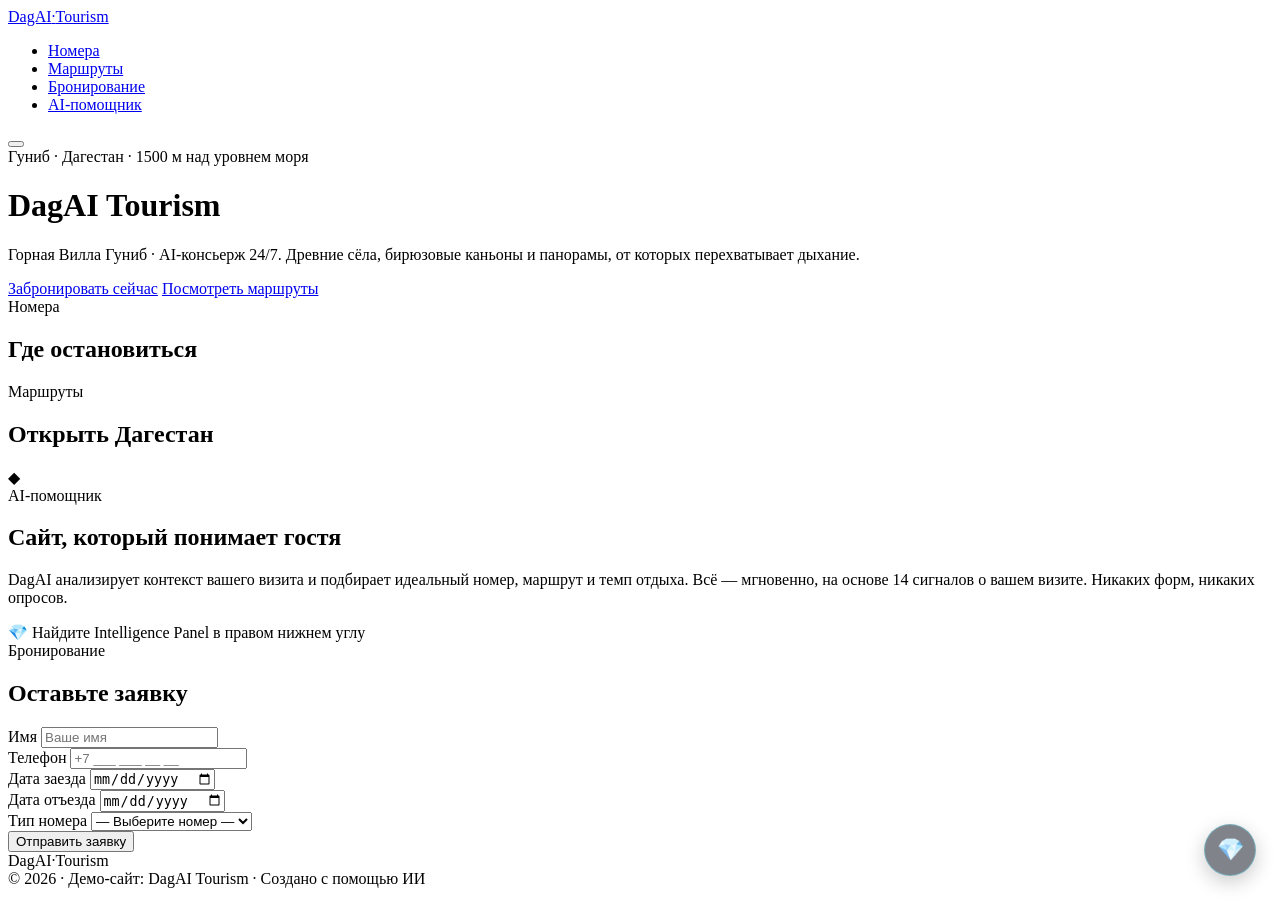
==== commit 5a9f0e5b: "Update stylesheet link and fix HTML structure" ====
--- a/index.html
+++ b/index.html
@@ -14,7 +14,7 @@
   <link rel="preconnect" href="https://fonts.gstatic.com" crossorigin>
   <link rel="stylesheet" href="https://fonts.googleapis.com/css2?family=Playfair+Display:wght@500;700&family=Source+Sans+3:wght@300;400;500;600&family=JetBrains+Mono:wght@400;500;700&display=swap">
 
-  <link rel="stylesheet" href="css/style.css?v=20260426b">
+  <link rel="stylesheet" href="styles.css">
   <link rel="stylesheet" href="css/palantir.css?v=20260426b">
 </head>
 <body>
--- a/styles.css
+++ b/styles.css
@@ -0,0 +1,134 @@
+:root {
+  --dag-green: #0f3a1f;
+  --dag-earth: #d2b48c;
+  --dag-gold: #d4a017;
+  --dag-red: #9c2a2a;
+}
+
+html {
+  scroll-behavior: smooth;
+}
+
+.btn-main {
+  background: linear-gradient(135deg, var(--dag-gold), #f3c13b);
+  color: var(--dag-green);
+  box-shadow: 0 10px 25px rgba(212, 160, 23, 0.3);
+  transition: transform 0.25s ease, box-shadow 0.25s ease, filter 0.25s ease;
+}
+
+.btn-main:hover {
+  transform: translateY(-1px);
+  filter: brightness(0.98);
+  box-shadow: 0 12px 26px rgba(212, 160, 23, 0.38);
+}
+
+.reveal {
+  opacity: 0;
+  transform: translateY(16px);
+  transition: opacity 0.6s ease, transform 0.6s ease;
+}
+
+.reveal.in-view {
+  opacity: 1;
+  transform: translateY(0);
+}
+
+.modal {
+  position: fixed;
+  inset: 0;
+  z-index: 60;
+  display: flex;
+  align-items: center;
+  justify-content: center;
+  padding: 1rem;
+}
+
+.modal.hidden {
+  display: none;
+}
+
+.modal-backdrop {
+  position: absolute;
+  inset: 0;
+  background: rgba(10, 20, 13, 0.62);
+}
+
+.modal-panel {
+  position: relative;
+  z-index: 2;
+  width: min(100%, 34rem);
+  border-radius: 1rem;
+  border: 1px solid rgba(15, 58, 31, 0.18);
+  background: #f8f2e8;
+  padding: 1.25rem;
+  box-shadow: 0 24px 60px rgba(15, 58, 31, 0.25);
+}
+
+.reveal-scale {
+  animation: modalIn 0.25s ease-out;
+}
+
+@keyframes modalIn {
+  from {
+    opacity: 0;
+    transform: scale(0.96);
+  }
+  to {
+    opacity: 1;
+    transform: scale(1);
+  }
+}
+
+.room-card,
+.route-card {
+  transition: transform 0.25s ease, box-shadow 0.25s ease;
+}
+
+.room-card:hover,
+.route-card:hover {
+  transform: translateY(-3px);
+  box-shadow: 0 16px 30px rgba(15, 58, 31, 0.12);
+}
+
+.calendar-day {
+  min-height: 72px;
+  border: 1px solid rgba(210, 180, 140, 0.55);
+  border-radius: 0.75rem;
+  padding: 0.45rem;
+  background: rgba(255, 255, 255, 0.08);
+  color: #fff;
+  transition: transform 0.2s ease, border-color 0.2s ease, background 0.2s ease;
+}
+
+.calendar-day:hover:not(:disabled) {
+  transform: translateY(-1px);
+  border-color: var(--dag-gold);
+}
+
+.calendar-day.busy {
+  background: rgba(156, 42, 42, 0.35);
+  border-color: rgba(156, 42, 42, 0.8);
+  color: #ffe6e6;
+}
+
+.calendar-day.selected {
+  background: rgba(212, 160, 23, 0.35);
+  border-color: var(--dag-gold);
+  color: #fff;
+}
+
+.calendar-day.in-range {
+  background: rgba(210, 180, 140, 0.25);
+  border-color: rgba(212, 160, 23, 0.5);
+}
+
+.calendar-empty {
+  min-height: 72px;
+}
+
+@media (max-width: 420px) {
+  .calendar-day,
+  .calendar-empty {
+    min-height: 62px;
+  }
+}
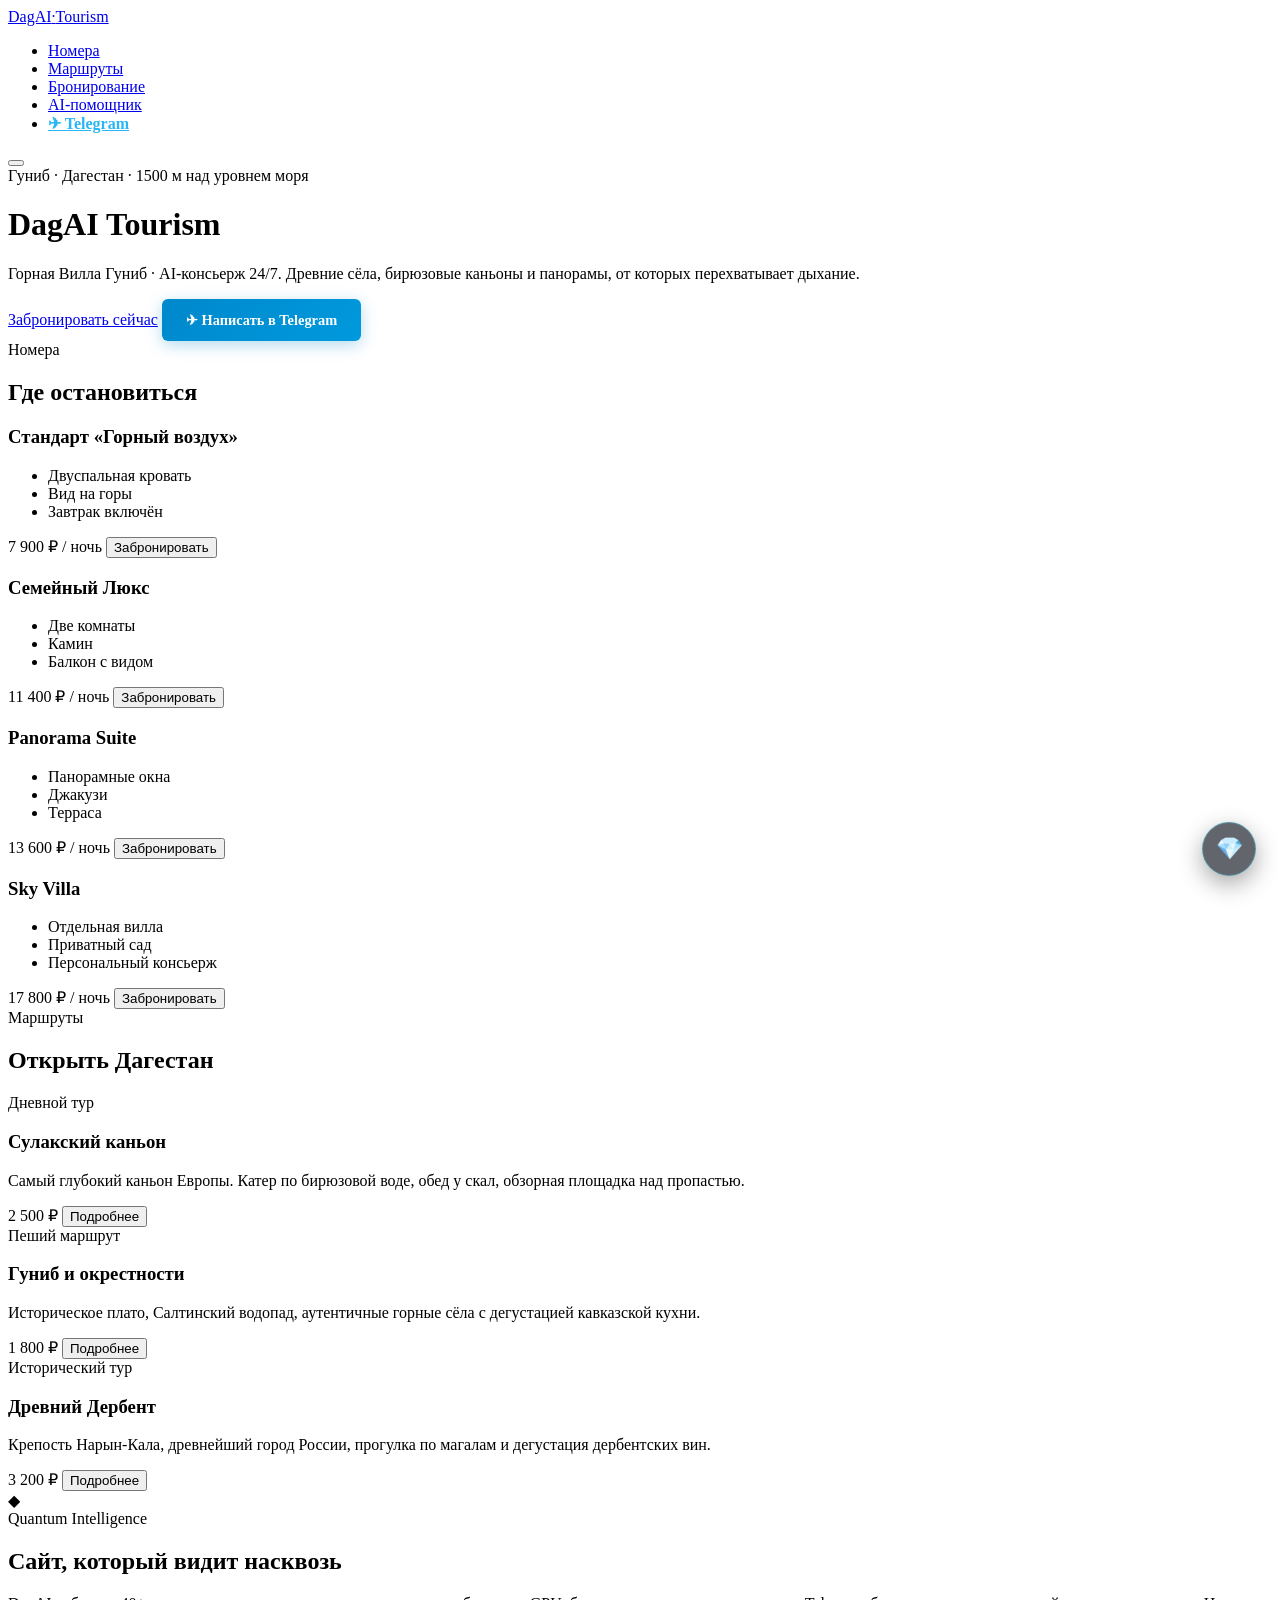
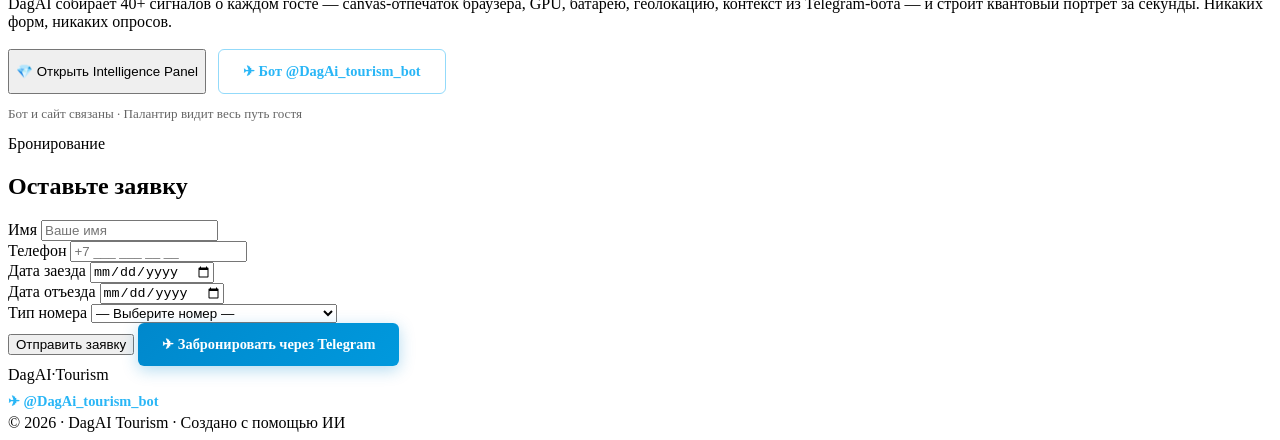
==== commit 76c5a828: "feat: Quantum Intelligence Panel v5.0 + Telegram integration - signals.js: expand from 14 to 40+ rea" ====
--- a/index.html
+++ b/index.html
@@ -15,7 +15,7 @@
   <link rel="stylesheet" href="https://fonts.googleapis.com/css2?family=Playfair+Display:wght@500;700&family=Source+Sans+3:wght@300;400;500;600&family=JetBrains+Mono:wght@400;500;700&display=swap">
 
   <link rel="stylesheet" href="styles.css">
-  <link rel="stylesheet" href="css/palantir.css?v=20260426b">
+  <link rel="stylesheet" href="css/palantir.css?v=20260519">
 </head>
 <body>
 
@@ -28,6 +28,7 @@
       <li><a href="#routes">Маршруты</a></li>
       <li><a href="#booking">Бронирование</a></li>
       <li><a href="#ai">AI-помощник</a></li>
+      <li><a href="https://t.me/DagAi_tourism_bot" target="_blank" rel="noopener" class="nav__tg-link">✈ Telegram</a></li>
     </ul>
     <button class="nav__burger" type="button" aria-label="Открыть меню">
       <span></span><span></span><span></span>
@@ -44,7 +45,7 @@
     <p class="hero__sub">Горная Вилла Гуниб · AI-консьерж 24/7. Древние сёла, бирюзовые каньоны и панорамы, от которых перехватывает дыхание.</p>
     <div class="hero__cta">
       <a href="#booking" class="btn btn--gold">Забронировать сейчас</a>
-      <a href="#routes" class="btn btn--outline-stone">Посмотреть маршруты</a>
+      <a href="https://t.me/DagAi_tourism_bot?start=site_hero" target="_blank" rel="noopener" class="btn btn--tg">✈ Написать в Telegram</a>
     </div>
   </div>
   <div class="hero__scroll" aria-hidden="true"></div>
@@ -78,10 +79,14 @@
     <div class="ai-teaser">
       <div class="ai-teaser__icon" aria-hidden="true">◆</div>
       <div>
-        <span class="section__eyebrow">AI-помощник</span>
-        <h2 class="ai-teaser__title">Сайт, который понимает гостя</h2>
-        <p class="ai-teaser__text">DagAI анализирует контекст вашего визита и подбирает идеальный номер, маршрут и темп отдыха. Всё — мгновенно, на основе 14 сигналов о вашем визите. Никаких форм, никаких опросов.</p>
-        <span class="ai-teaser__hint">💎 Найдите Intelligence Panel в правом нижнем углу</span>
+        <span class="section__eyebrow">Quantum Intelligence</span>
+        <h2 class="ai-teaser__title">Сайт, который видит насквозь</h2>
+        <p class="ai-teaser__text">DagAI собирает 40+ сигналов о каждом госте — canvas-отпечаток браузера, GPU, батарею, геолокацию, контекст из Telegram-бота — и строит квантовый портрет за секунды. Никаких форм, никаких опросов.</p>
+        <div class="ai-teaser__actions">
+          <button class="btn btn--gold" onclick="document.getElementById('palantir-trigger').click()">💎 Открыть Intelligence Panel</button>
+          <a href="https://t.me/DagAi_tourism_bot?start=site_ai" target="_blank" rel="noopener" class="btn btn--tg-outline">✈ Бот @DagAi_tourism_bot</a>
+        </div>
+        <p class="ai-teaser__hint">Бот и сайт связаны · Палантир видит весь путь гостя</p>
       </div>
     </div>
   </div>
@@ -119,6 +124,7 @@
       </div>
       <div class="booking-form__submit">
         <button type="submit" class="btn btn--gold">Отправить заявку</button>
+        <a href="https://t.me/DagAi_tourism_bot?start=booking" target="_blank" rel="noopener" class="btn btn--tg">✈ Забронировать через Telegram</a>
       </div>
     </form>
   </div>
@@ -128,7 +134,10 @@
 <footer class="footer">
   <div class="container">
     <div class="footer__brand">DagAI<span class="footer__brand-mark">·</span>Tourism</div>
-    <div>© <span id="year">2026</span> · Демо-сайт: DagAI Tourism · Создано с помощью ИИ</div>
+    <div class="footer__tg">
+      <a href="https://t.me/DagAi_tourism_bot" target="_blank" rel="noopener">✈ @DagAi_tourism_bot</a>
+    </div>
+    <div>© <span id="year">2026</span> · DagAI Tourism · Создано с помощью ИИ</div>
   </div>
 </footer>
 
@@ -136,7 +145,7 @@
 <button id="palantir-trigger" class="pal-trigger" type="button" aria-label="Открыть Intelligence Panel">💎</button>
 <div id="palantir-root"></div>
 
-<script type="module" src="js/main.js?v=20260426b"></script>
+<script type="module" src="js/main.js?v=20260519"></script>
 
 </body>
 </html>
--- a/styles.css
+++ b/styles.css
@@ -132,3 +132,78 @@
     min-height: 62px;
   }
 }
+
+/* Telegram buttons */
+.btn--tg {
+  display: inline-flex;
+  align-items: center;
+  gap: 7px;
+  background: linear-gradient(135deg, #0088cc, #0099dd);
+  color: #fff;
+  border: none;
+  padding: 0.8rem 1.5rem;
+  border-radius: 6px;
+  font-weight: 600;
+  text-decoration: none;
+  transition: filter .2s, transform .15s, box-shadow .2s;
+  box-shadow: 0 4px 16px rgba(0,136,204,0.3);
+  cursor: pointer;
+  font-size: 0.9rem;
+}
+.btn--tg:hover {
+  filter: brightness(1.1);
+  transform: translateY(-1px);
+  box-shadow: 0 6px 20px rgba(0,136,204,0.45);
+}
+.btn--tg-outline {
+  display: inline-flex;
+  align-items: center;
+  gap: 7px;
+  background: transparent;
+  color: #29b6f6;
+  border: 1px solid rgba(41,182,246,0.5);
+  padding: 0.8rem 1.5rem;
+  border-radius: 6px;
+  font-weight: 600;
+  text-decoration: none;
+  transition: background .2s, box-shadow .2s;
+  cursor: pointer;
+  font-size: 0.9rem;
+  font-family: inherit;
+}
+.btn--tg-outline:hover {
+  background: rgba(41,182,246,0.1);
+  box-shadow: 0 0 16px rgba(41,182,246,0.25);
+}
+
+/* Nav Telegram link */
+.nav__tg-link {
+  color: #29b6f6 !important;
+  font-weight: 600;
+}
+
+/* AI teaser actions */
+.ai-teaser__actions {
+  display: flex;
+  flex-wrap: wrap;
+  gap: 12px;
+  margin-top: 18px;
+}
+.ai-teaser__hint {
+  display: block;
+  margin-top: 12px;
+  font-size: 0.82rem;
+  opacity: 0.6;
+}
+
+/* Footer telegram */
+.footer__tg {
+  margin: 8px 0 4px;
+}
+.footer__tg a {
+  color: #29b6f6;
+  text-decoration: none;
+  font-size: 0.9rem;
+  font-weight: 600;
+}
+.footer__tg a:hover { text-decoration: underline; }
--- a/css/palantir.css
+++ b/css/palantir.css
@@ -1,31 +1,34 @@
-/* DagAI Intelligence Panel — Palantir-style command center. */
+/* DagAI Intelligence Panel — Quantum Edition v5.0 */
 
 :root {
-  --pal-bg:        #0a0e1a;
-  --pal-bg-2:      #11172a;
-  --pal-line:      rgba(0,212,255,0.18);
-  --pal-line-soft: rgba(0,212,255,0.08);
-  --pal-cyan:      #00d4ff;
-  --pal-green:     #00ff9f;
-  --pal-amber:     #ffb547;
-  --pal-red:       #ff5577;
-  --pal-text:      #b8c4d4;
-  --pal-text-dim:  #6a7693;
-  --pal-mono:      'JetBrains Mono', ui-monospace, 'SF Mono', Menlo, monospace;
-}
-
-/* TRIGGER (💎) */
+  --pal-bg:       #070b18;
+  --pal-bg-2:     #0d1225;
+  --pal-bg-3:     #111830;
+  --pal-line:     rgba(0,212,255,0.18);
+  --pal-line-s:   rgba(0,212,255,0.07);
+  --pal-cyan:     #00d4ff;
+  --pal-green:    #00ff9f;
+  --pal-amber:    #f0a500;
+  --pal-purple:   #b47fff;
+  --pal-red:      #ff5577;
+  --pal-tg:       #29b6f6;
+  --pal-text:     #c2cede;
+  --pal-dim:      #5a6882;
+  --pal-mono:     'JetBrains Mono', ui-monospace, 'SF Mono', Menlo, monospace;
+}
+
+/* ══ TRIGGER (💎) ════════════════════════════════════════════════════════ */
 .pal-trigger {
   position: fixed;
   bottom: 24px;
   right: 24px;
-  width: 52px;
-  height: 52px;
+  width: 54px;
+  height: 54px;
   border-radius: 50%;
-  border: 1px solid rgba(0,212,255,0.4);
-  background: rgba(10,14,26,0.85);
-  backdrop-filter: blur(10px);
-  -webkit-backdrop-filter: blur(10px);
+  border: 1px solid rgba(0,212,255,0.35);
+  background: rgba(7,11,24,0.9);
+  backdrop-filter: blur(14px);
+  -webkit-backdrop-filter: blur(14px);
   color: var(--pal-cyan);
   font-size: 22px;
   display: flex;
@@ -33,30 +36,30 @@
   justify-content: center;
   cursor: pointer;
   z-index: 90;
-  transition: transform .3s var(--ease, ease), box-shadow .3s, opacity .3s;
-  opacity: 0.6;
-  box-shadow: 0 6px 20px rgba(0,0,0,0.35);
+  opacity: 0.7;
+  box-shadow: 0 0 0 1px rgba(0,212,255,0.08), 0 8px 24px rgba(0,0,0,0.5);
   padding: 0;
+  transition: transform .3s ease, box-shadow .3s, opacity .3s;
 }
 .pal-trigger:hover,
 .pal-trigger:focus-visible {
   opacity: 1;
-  transform: scale(1.07);
-  box-shadow: 0 0 0 8px rgba(0,212,255,0.12), 0 0 24px rgba(0,212,255,0.45);
+  transform: scale(1.1);
+  box-shadow: 0 0 0 10px rgba(0,212,255,0.1), 0 0 32px rgba(0,212,255,0.5);
   outline: none;
 }
 .pal-trigger::after {
-  content: 'INTELLIGENCE PANEL';
+  content: 'QUANTUM INTELLIGENCE';
   position: absolute;
-  right: 64px;
+  right: 66px;
   top: 50%;
   transform: translateY(-50%);
   background: var(--pal-bg);
   color: var(--pal-cyan);
   font-family: var(--pal-mono);
-  font-size: 0.7rem;
-  letter-spacing: 0.14em;
-  padding: 7px 12px;
+  font-size: 0.66rem;
+  letter-spacing: 0.16em;
+  padding: 7px 13px;
   border: 1px solid var(--pal-line);
   border-radius: 4px;
   white-space: nowrap;
@@ -67,50 +70,52 @@
 .pal-trigger:hover::after,
 .pal-trigger:focus-visible::after { opacity: 1; }
 
-/* OVERLAY */
+/* ══ OVERLAY ═════════════════════════════════════════════════════════════ */
 .pal-overlay {
   position: fixed;
   inset: 0;
-  background: rgba(2,4,9,0.78);
-  backdrop-filter: blur(8px);
-  -webkit-backdrop-filter: blur(8px);
+  background: rgba(2,4,12,0.82);
+  backdrop-filter: blur(10px);
+  -webkit-backdrop-filter: blur(10px);
   z-index: 9999;
   display: none;
   align-items: flex-end;
   justify-content: center;
   font-family: var(--pal-mono);
   color: var(--pal-text);
-  padding: 16px;
+  padding: 12px;
 }
 .pal-overlay.pal-open {
   display: flex;
-  animation: palFadeIn .3s ease;
-}
-@keyframes palFadeIn {
-  from { opacity: 0; }
-  to   { opacity: 1; }
-}
-
+  animation: palFadeIn .25s ease;
+}
+@keyframes palFadeIn { from { opacity: 0; } to { opacity: 1; } }
+
+/* ══ PANEL ═══════════════════════════════════════════════════════════════ */
 .pal-panel {
   width: 100%;
-  max-width: 1240px;
-  height: 85vh;
-  background: linear-gradient(180deg, var(--pal-bg) 0%, var(--pal-bg-2) 100%);
+  max-width: 1280px;
+  height: 88vh;
+  background: linear-gradient(170deg, var(--pal-bg) 0%, var(--pal-bg-2) 100%);
   border: 1px solid var(--pal-line);
-  border-radius: 8px;
-  box-shadow: 0 30px 80px rgba(0,0,0,0.6), 0 0 0 1px rgba(0,212,255,0.05);
+  border-radius: 10px;
+  box-shadow:
+    0 0 0 1px rgba(0,212,255,0.06),
+    0 0 60px rgba(0,212,255,0.06),
+    0 30px 80px rgba(0,0,0,0.7);
   display: grid;
-  grid-template-rows: auto 1fr auto auto;
+  grid-template-rows: auto 1fr auto auto auto auto;
   overflow: hidden;
   position: relative;
-  animation: palSlideUp .45s cubic-bezier(0.2, 0.7, 0.2, 1);
+  animation: palSlideUp .4s cubic-bezier(0.2, 0.7, 0.2, 1);
 }
 @keyframes palSlideUp {
-  from { transform: translateY(40px); opacity: 0; }
-  to   { transform: translateY(0); opacity: 1; }
-}
-
-/* SCANLINE */
+  from { transform: translateY(50px); opacity: 0; }
+  to   { transform: translateY(0);    opacity: 1; }
+}
+.pal-locked { overflow: hidden; }
+
+/* ══ SCANLINE ════════════════════════════════════════════════════════════ */
 .pal-scanline {
   position: absolute;
   inset: 0;
@@ -125,241 +130,322 @@
   position: absolute;
   left: 0; right: 0;
   height: 2px;
-  background: linear-gradient(90deg, transparent, rgba(0,212,255,0.55), transparent);
-  opacity: 0.18;
-  animation: palScan 4.5s linear infinite;
+  background: linear-gradient(90deg, transparent 0%, rgba(0,212,255,0.45) 50%, transparent 100%);
+  opacity: 0.15;
+  animation: palScan 5s linear infinite;
 }
 @keyframes palScan {
-  0%   { transform: translateY(-10vh); }
-  100% { transform: translateY(110vh); }
-}
-
-/* HEADER */
+  0%   { top: -5%; }
+  100% { top: 105%; }
+}
+
+/* ══ HEADER ══════════════════════════════════════════════════════════════ */
 .pal-header {
   display: flex;
   align-items: center;
-  gap: 14px;
-  padding: 14px 22px;
+  justify-content: space-between;
+  padding: 13px 22px;
   border-bottom: 1px solid var(--pal-line);
-  font-size: 0.74rem;
-  letter-spacing: 0.14em;
-  text-transform: uppercase;
-  background:
-    linear-gradient(180deg, rgba(0,212,255,0.04), transparent);
-}
-.pal-brand {
-  color: var(--pal-cyan);
-  font-weight: 600;
-  display: inline-flex;
-  align-items: center;
-  gap: 8px;
-}
-.pal-brand-dot {
-  width: 8px;
-  height: 8px;
+  background: linear-gradient(180deg, rgba(0,212,255,0.05) 0%, transparent 100%);
+}
+.pal-header-brand {
+  display: flex;
+  align-items: center;
+  gap: 10px;
+}
+.pal-brand-pulse {
+  width: 9px;
+  height: 9px;
   border-radius: 50%;
   background: var(--pal-green);
-  box-shadow: 0 0 10px var(--pal-green);
-  animation: palPulse 1.8s infinite;
+  box-shadow: 0 0 10px var(--pal-green), 0 0 20px rgba(0,255,159,0.4);
+  animation: palPulse 2s infinite;
+  flex-shrink: 0;
 }
 @keyframes palPulse {
   0%, 100% { opacity: 1; transform: scale(1); }
-  50%      { opacity: 0.4; transform: scale(0.85); }
-}
-.pal-sep, .pal-mode { color: var(--pal-text-dim); }
+  50%       { opacity: 0.4; transform: scale(0.8); }
+}
+.pal-brand {
+  font-size: 0.82rem;
+  font-weight: 700;
+  color: var(--pal-cyan);
+  letter-spacing: 0.22em;
+}
+.pal-brand-sep {
+  color: var(--pal-amber);
+  font-size: 0.6rem;
+}
+.pal-brand-sub {
+  font-size: 0.66rem;
+  letter-spacing: 0.18em;
+  color: var(--pal-dim);
+  text-transform: uppercase;
+}
+.pal-header-right {
+  display: flex;
+  align-items: center;
+  gap: 16px;
+}
 .pal-status {
-  margin-left: auto;
-  color: var(--pal-text-dim);
-  font-size: 0.72rem;
-}
-.pal-status--live {
-  color: var(--pal-amber);
-  animation: palPulse 1s infinite;
+  font-size: 0.68rem;
+  letter-spacing: 0.14em;
+  color: var(--pal-dim);
+}
+.pal-status--live  { color: var(--pal-amber); animation: palPulse 1s infinite; }
+.pal-status--ready { color: var(--pal-green); }
+.pal-signal-count {
+  font-size: 0.64rem;
+  letter-spacing: 0.12em;
+  color: var(--pal-dim);
+  background: rgba(0,212,255,0.07);
+  border: 1px solid var(--pal-line-s);
+  padding: 3px 10px;
+  border-radius: 20px;
 }
 .pal-close {
   background: transparent;
   border: 1px solid var(--pal-line);
-  color: var(--pal-text);
+  color: var(--pal-dim);
   width: 30px;
   height: 30px;
-  border-radius: 4px;
+  border-radius: 5px;
   display: flex;
   align-items: center;
   justify-content: center;
-  font-size: 13px;
+  font-size: 12px;
+  cursor: pointer;
   transition: background .2s, color .2s, border-color .2s;
-  margin-left: 12px;
   padding: 0;
 }
 .pal-close:hover {
-  background: rgba(255,85,119,0.1);
+  background: rgba(255,85,119,0.12);
   color: var(--pal-red);
   border-color: var(--pal-red);
 }
 
-/* BODY GRID */
+/* ══ BODY GRID ═══════════════════════════════════════════════════════════ */
 .pal-body {
   display: grid;
-  grid-template-columns: 1.3fr 1fr 0.85fr;
+  grid-template-columns: 1.4fr 1fr 0.8fr;
   gap: 1px;
-  background: var(--pal-line-soft);
+  background: var(--pal-line-s);
   overflow: auto;
   min-height: 0;
 }
 .pal-col {
   background: var(--pal-bg);
-  padding: 18px 22px;
+  padding: 16px 18px;
   display: flex;
   flex-direction: column;
   min-height: 0;
+  gap: 14px;
 }
 .pal-h3 {
-  font-family: var(--pal-mono);
-  font-size: 0.72rem;
+  font-size: 0.68rem;
+  letter-spacing: 0.2em;
+  color: var(--pal-cyan);
+  margin: 0;
+  text-transform: uppercase;
+  display: flex;
+  align-items: center;
+  gap: 8px;
+  font-weight: 700;
+}
+.pal-h3-meta {
+  background: rgba(0,212,255,0.08);
+  color: rgba(0,212,255,0.6);
+  padding: 2px 8px;
+  border-radius: 20px;
+  font-size: 0.62rem;
+  letter-spacing: 0.04em;
+}
+
+/* ══ SECTION HEADER (shared) ═════════════════════════════════════════════ */
+.pal-section-header {
+  display: flex;
+  align-items: center;
+  gap: 8px;
+  padding: 8px 16px;
+  background: rgba(0,212,255,0.05);
+  border-bottom: 1px solid var(--pal-line-s);
+}
+.pal-section-icon { font-size: 0.85rem; color: var(--pal-cyan); }
+.pal-section-label {
+  font-size: 0.66rem;
+  font-weight: 700;
+  color: var(--pal-cyan);
+  letter-spacing: 0.14em;
+}
+.pal-live-badge {
+  font-size: 0.6rem;
+  color: var(--pal-green);
+  letter-spacing: 0.1em;
+  margin-left: auto;
+  animation: palBlink 1.2s ease-in-out infinite;
+}
+.tg-badge { color: var(--pal-tg); }
+@keyframes palBlink { 0%, 100% { opacity: 1; } 50% { opacity: 0.3; } }
+
+/* ══ SIGNAL GRID (categorised) ═══════════════════════════════════════════ */
+.pal-col-signals { gap: 0; }
+.pal-signals-scroll {
+  overflow-y: auto;
+  flex: 1;
+  padding-right: 2px;
+}
+.pal-signals-grouped { display: flex; flex-direction: column; gap: 10px; }
+
+.pal-cat-group {}
+.pal-cat-header {
+  font-size: 0.6rem;
   letter-spacing: 0.18em;
-  color: var(--pal-cyan);
-  margin: 0 0 14px;
-  text-transform: uppercase;
-  display: flex;
-  align-items: center;
-  gap: 8px;
-  font-weight: 600;
-}
-.pal-h3-meta {
-  background: rgba(0,212,255,0.1);
-  color: var(--pal-cyan);
-  padding: 2px 8px;
-  border-radius: 3px;
-  font-size: 0.66rem;
-  letter-spacing: 0.05em;
-  font-weight: 500;
-}
-
-/* SIGNAL GRID */
-.pal-signals {
+  font-weight: 700;
+  display: flex;
+  align-items: center;
+  gap: 6px;
+  margin-bottom: 5px;
+  text-transform: uppercase;
+  opacity: 0.9;
+}
+.pal-cat-dot {
+  width: 6px;
+  height: 6px;
+  border-radius: 50%;
+  flex-shrink: 0;
+}
+.pal-cat-count {
+  margin-left: auto;
+  opacity: 0.4;
+  font-size: 0.58rem;
+}
+.pal-cat-signals {
   display: grid;
   grid-template-columns: repeat(2, 1fr);
-  gap: 8px;
-  font-size: 0.78rem;
-  overflow: auto;
-  padding-right: 4px;
+  gap: 5px;
 }
 .pal-signal {
-  background: rgba(0,212,255,0.04);
-  border: 1px solid var(--pal-line-soft);
+  background: rgba(0,212,255,0.03);
+  border: 1px solid var(--pal-line-s);
   border-radius: 4px;
-  padding: 8px 10px;
+  padding: 6px 9px;
   display: grid;
-  grid-template-columns: 10px 1fr;
+  grid-template-columns: 8px 1fr;
   grid-template-rows: auto auto;
-  column-gap: 8px;
-  row-gap: 2px;
-  align-items: center;
-  transition: background .25s, border-color .25s;
-}
-.pal-signal.has { background: rgba(0,255,159,0.04); border-color: rgba(0,255,159,0.18); }
-.pal-signal.miss { background: rgba(255,85,119,0.04); }
+  column-gap: 7px;
+  row-gap: 1px;
+  transition: background .2s, border-color .2s;
+}
+.pal-signal.has {
+  background: rgba(0,255,159,0.03);
+  border-color: rgba(0,255,159,0.14);
+}
+.pal-signal.miss { border-color: rgba(255,85,119,0.1); }
+.pal-signal.tg-signal {
+  background: rgba(41,182,246,0.06);
+  border-color: rgba(41,182,246,0.25);
+}
 .pal-dot {
   grid-row: 1 / span 2;
-  width: 8px;
-  height: 8px;
+  width: 7px;
+  height: 7px;
   border-radius: 50%;
   align-self: center;
+  flex-shrink: 0;
 }
 .pal-signal.has .pal-dot {
   background: var(--pal-green);
-  box-shadow: 0 0 6px var(--pal-green);
-  animation: palPulse 2s infinite;
+  box-shadow: 0 0 5px rgba(0,255,159,0.7);
 }
 .pal-signal.miss .pal-dot {
-  background: var(--pal-red);
-  box-shadow: 0 0 4px rgba(255,85,119,0.6);
+  background: rgba(255,85,119,0.6);
+}
+.pal-signal.tg-signal .pal-dot {
+  background: var(--pal-tg);
+  box-shadow: 0 0 5px rgba(41,182,246,0.6);
 }
 .pal-signal-label {
-  color: var(--pal-text-dim);
-  font-size: 0.62rem;
-  letter-spacing: 0.1em;
-  text-transform: uppercase;
+  color: var(--pal-dim);
+  font-size: 0.58rem;
+  letter-spacing: 0.08em;
+  text-transform: uppercase;
+  white-space: nowrap;
+  overflow: hidden;
+  text-overflow: ellipsis;
 }
 .pal-signal-value {
   color: var(--pal-text);
-  font-size: 0.82rem;
+  font-size: 0.76rem;
   font-weight: 500;
-  word-break: break-word;
-  line-height: 1.3;
-}
-
-/* PORTRAIT */
+  word-break: break-all;
+  line-height: 1.25;
+}
+
+/* ══ PORTRAIT ════════════════════════════════════════════════════════════ */
 .pal-portrait {
   display: flex;
   flex-direction: column;
-  gap: 14px;
+  gap: 12px;
 }
 .pal-row {
   display: grid;
-  grid-template-columns: 100px 1fr;
-  align-items: center;
-  gap: 10px;
-}
-.pal-row-block {
-  grid-template-columns: 1fr;
-  align-items: stretch;
+  grid-template-columns: 90px 1fr;
+  align-items: center;
   gap: 8px;
 }
+.pal-row-block { grid-template-columns: 1fr; align-items: stretch; gap: 6px; }
 .pal-key {
-  color: var(--pal-text-dim);
-  font-size: 0.66rem;
-  letter-spacing: 0.14em;
-  text-transform: uppercase;
-}
-.pal-val {
-  color: var(--pal-text);
-  font-size: 0.94rem;
-  font-weight: 500;
-}
-.pal-val-segment, .pal-val-intent {
+  color: var(--pal-dim);
+  font-size: 0.62rem;
+  letter-spacing: 0.12em;
+  text-transform: uppercase;
+}
+.pal-val { color: var(--pal-text); font-size: 0.92rem; font-weight: 500; }
+.pal-val-segment {
   font-family: var(--pal-mono);
   text-transform: uppercase;
   color: var(--pal-cyan);
+  font-weight: 700;
+  font-size: 1rem;
   letter-spacing: 0.06em;
-  font-weight: 600;
+}
+.pal-val-intent {
+  font-family: var(--pal-mono);
+  text-transform: uppercase;
+  color: var(--pal-green);
+  font-weight: 700;
   font-size: 1rem;
 }
-.pal-val-intent { color: var(--pal-green); }
-.pal-chips {
-  display: flex;
-  flex-wrap: wrap;
-  gap: 6px;
-}
+.pal-psychotype-mini {
+  font-size: 0.78rem;
+  color: rgba(194,206,222,0.75);
+  font-style: italic;
+  font-family: 'Source Sans 3', sans-serif;
+  line-height: 1.5;
+}
+.pal-chips { display: flex; flex-wrap: wrap; gap: 5px; }
 .pal-chip {
   display: inline-block;
   padding: 4px 10px;
   border-radius: 999px;
-  font-size: 0.74rem;
-  letter-spacing: 0.04em;
-}
-.pal-chip--interest {
+  font-size: 0.72rem;
   background: rgba(0,212,255,0.08);
   color: var(--pal-cyan);
-  border: 1px solid rgba(0,212,255,0.28);
-  box-shadow: 0 0 8px rgba(0,212,255,0.18);
+  border: 1px solid rgba(0,212,255,0.24);
+  letter-spacing: 0.04em;
 }
 .pal-chip--empty {
   background: transparent;
-  color: var(--pal-text-dim);
+  color: var(--pal-dim);
   border: 1px dashed var(--pal-line);
 }
 
-/* CONFIDENCE ARC */
-.pal-col-conf {
-  align-items: center;
-  justify-content: flex-start;
-}
+/* ══ CONFIDENCE ARC ══════════════════════════════════════════════════════ */
+.pal-col-conf { align-items: center; }
 .pal-arc-wrap {
   display: flex;
   align-items: center;
   justify-content: center;
-  flex: 1;
   width: 100%;
 }
 .pal-arc { display: block; }
@@ -370,130 +456,428 @@
   font-weight: 700;
 }
 .pal-arc-sub {
-  fill: var(--pal-text-dim);
+  fill: var(--pal-dim);
   font-family: var(--pal-mono);
   font-size: 5px;
   letter-spacing: 0.32em;
-  font-weight: 500;
 }
 .pal-arc-fg {
   stroke-dasharray: 1000;
   stroke-dashoffset: 1000;
-  filter: drop-shadow(0 0 4px rgba(0,212,255,0.6));
+  filter: drop-shadow(0 0 5px rgba(0,212,255,0.65));
 }
 .pal-arc-fg.pal-arc-animate {
-  animation: palArcDraw 1.5s cubic-bezier(0.25, 1, 0.4, 1) forwards;
-}
-@keyframes palArcDraw {
-  to { stroke-dashoffset: 0; }
-}
-
-/* STRATEGY CARD */
+  animation: palArcDraw 1.6s cubic-bezier(0.25, 1, 0.4, 1) forwards;
+}
+@keyframes palArcDraw { to { stroke-dashoffset: 0; } }
+.pal-conf-label {
+  font-size: 0.68rem;
+  letter-spacing: 0.08em;
+  color: var(--pal-dim);
+  text-align: center;
+  margin-top: 6px;
+}
+
+/* ══ TELEGRAM SECTION ════════════════════════════════════════════════════ */
+.pal-tg-section {
+  border: 1px solid rgba(41,182,246,0.2);
+  border-radius: 6px;
+  overflow: hidden;
+  background: rgba(41,182,246,0.03);
+  margin-top: 4px;
+}
+.pal-tg-body { padding: 12px 14px; display: flex; flex-direction: column; gap: 10px; }
+.pal-tg-alert {
+  display: flex;
+  align-items: flex-start;
+  gap: 8px;
+  background: rgba(41,182,246,0.08);
+  border: 1px solid rgba(41,182,246,0.25);
+  border-radius: 5px;
+  padding: 8px 12px;
+  font-size: 0.76rem;
+  color: #7dd8f8;
+  line-height: 1.5;
+}
+.pal-tg-alert-icon { flex-shrink: 0; }
+.pal-tg-alert strong { color: var(--pal-tg); }
+.pal-tg-alert em { color: var(--pal-amber); font-style: normal; }
+.pal-tg-links {
+  display: flex;
+  gap: 8px;
+  flex-wrap: wrap;
+}
+.pal-tg-btn {
+  display: inline-flex;
+  align-items: center;
+  gap: 6px;
+  padding: 7px 14px;
+  border-radius: 4px;
+  border: 1px solid rgba(41,182,246,0.3);
+  color: var(--pal-tg);
+  font-size: 0.72rem;
+  font-family: var(--pal-mono);
+  letter-spacing: 0.06em;
+  text-decoration: none;
+  background: rgba(41,182,246,0.06);
+  transition: background .2s, box-shadow .2s;
+  flex: 1;
+  justify-content: center;
+}
+.pal-tg-btn:hover {
+  background: rgba(41,182,246,0.14);
+  box-shadow: 0 0 12px rgba(41,182,246,0.2);
+}
+.pal-tg-btn--primary {
+  background: rgba(41,182,246,0.12);
+  border-color: rgba(41,182,246,0.4);
+  font-weight: 700;
+}
+.pal-tg-hint {
+  font-size: 0.6rem;
+  color: var(--pal-dim);
+  letter-spacing: 0.08em;
+  text-align: center;
+}
+
+/* ══ VECTOR / RADAR SECTION ══════════════════════════════════════════════ */
+.pal-vector-wrap {
+  border-top: 1px solid var(--pal-line-s);
+  border-bottom: 1px solid var(--pal-line-s);
+  background: rgba(0,0,12,0.5);
+  overflow: hidden;
+}
+.pal-vector-inner {
+  display: grid;
+  grid-template-columns: auto 1fr;
+  gap: 0;
+  align-items: start;
+}
+.radar-container {
+  display: flex;
+  justify-content: center;
+  align-items: center;
+  padding: 12px 0 16px 16px;
+}
+.radar-svg {
+  width: 280px;
+  height: 280px;
+  max-width: 100%;
+  overflow: visible;
+}
+.radar-label {
+  font-family: var(--pal-mono);
+  font-size: 8.5px;
+  fill: rgba(0,212,255,0.75);
+  font-weight: 600;
+}
+.radar-val {
+  font-family: var(--pal-mono);
+  font-size: 9px;
+  fill: var(--pal-amber);
+  font-weight: 700;
+}
+.radar-loading {
+  font-size: 0.66rem;
+  color: rgba(0,212,255,0.35);
+  padding: 20px;
+  text-align: center;
+  letter-spacing: 0.1em;
+}
+.pal-vector-right {
+  padding: 16px 16px 16px 8px;
+  display: flex;
+  flex-direction: column;
+  gap: 16px;
+}
+.vector-tech {
+  display: flex;
+  flex-direction: column;
+  gap: 4px;
+  border: 1px solid var(--pal-line-s);
+  border-radius: 5px;
+  padding: 10px 14px;
+  background: rgba(0,212,255,0.02);
+}
+.vt-row {
+  display: flex;
+  align-items: center;
+  gap: 8px;
+  font-size: 0.61rem;
+  letter-spacing: 0.06em;
+}
+.vt-key { color: rgba(0,212,255,0.4); text-transform: uppercase; flex-shrink: 0; width: 70px; }
+.vt-val { color: rgba(0,255,159,0.7); font-weight: 600; }
+
+/* ══ QUANTUM BARS ════════════════════════════════════════════════════════ */
+.pal-quantum-bars {
+  display: flex;
+  flex-direction: column;
+  gap: 6px;
+}
+.pal-qbar-row {
+  display: grid;
+  grid-template-columns: 110px 1fr 36px;
+  align-items: center;
+  gap: 8px;
+  font-size: 0.6rem;
+  letter-spacing: 0.06em;
+}
+.pal-qbar-label { color: var(--pal-dim); text-transform: uppercase; }
+.pal-qbar-track {
+  height: 4px;
+  background: rgba(255,255,255,0.06);
+  border-radius: 2px;
+  overflow: hidden;
+}
+.pal-qbar-fill {
+  height: 100%;
+  border-radius: 2px;
+  transition: width 1s cubic-bezier(0.25, 1, 0.4, 1);
+  box-shadow: 0 0 6px currentColor;
+}
+.pal-qbar-val { font-weight: 700; text-align: right; }
+
+/* ══ AI THINKING ═════════════════════════════════════════════════════════ */
+.pal-think-wrap {
+  margin: 0 16px 12px;
+  border: 1px solid rgba(0,212,255,0.15);
+  border-radius: 6px;
+  overflow: hidden;
+  background: rgba(0,212,255,0.02);
+}
+.pal-think-badge {
+  margin-left: auto;
+  font-size: 0.6rem;
+  color: rgba(0,212,255,0.5);
+  background: rgba(0,212,255,0.08);
+  border-radius: 3px;
+  padding: 1px 6px;
+}
+.pal-think-toggle {
+  background: transparent;
+  border: 1px solid rgba(0,212,255,0.2);
+  color: rgba(0,212,255,0.65);
+  font-family: var(--pal-mono);
+  font-size: 0.6rem;
+  padding: 2px 8px;
+  border-radius: 3px;
+  cursor: pointer;
+  transition: all .15s;
+}
+.pal-think-toggle:hover { background: rgba(0,212,255,0.1); color: var(--pal-cyan); }
+.pal-think-body {
+  font-family: var(--pal-mono);
+  font-size: 0.66rem;
+  line-height: 1.65;
+  color: rgba(194,206,222,0.55);
+  padding: 12px 14px;
+  margin: 0;
+  white-space: pre-wrap;
+  word-break: break-word;
+  max-height: 70px;
+  overflow: hidden;
+  transition: max-height .3s ease;
+}
+.pal-think-body.pal-think-expanded { max-height: 260px; overflow-y: auto; }
+.pal-think-loading { color: rgba(0,212,255,0.4); max-height: 42px; }
+
+/* ══ STRATEGY ════════════════════════════════════════════════════════════ */
 .pal-strategy-wrap {
   border-top: 1px solid var(--pal-line);
   background: var(--pal-bg);
-  padding: 16px 22px;
+  padding: 14px 18px;
 }
 .pal-strategy {
-  border: 1px solid var(--pal-line);
-  border-radius: 6px;
-  padding: 16px 18px;
-  background:
-    linear-gradient(135deg, rgba(0,212,255,0.05), rgba(0,255,159,0.04)),
-    var(--pal-bg-2);
+  border: 1px solid rgba(0,212,255,0.15);
+  border-radius: 7px;
+  padding: 14px 16px;
+  background: linear-gradient(135deg, rgba(0,212,255,0.04), rgba(0,255,159,0.03)), var(--pal-bg-2);
   display: flex;
   flex-direction: column;
   gap: 10px;
 }
+.pal-strategy--empty { background: var(--pal-bg-2); }
 .pal-strategy-title {
-  font-size: 0.7rem;
-  letter-spacing: 0.18em;
+  font-size: 0.66rem;
+  letter-spacing: 0.2em;
   color: var(--pal-cyan);
   text-transform: uppercase;
-  margin-bottom: 4px;
-  font-weight: 600;
+  font-weight: 700;
+}
+.pal-psychotype {
+  font-size: 0.8rem;
+  color: rgba(194,206,222,0.7);
+  font-style: italic;
+  font-family: 'Source Sans 3', sans-serif;
+  background: rgba(0,212,255,0.04);
+  border-left: 2px solid rgba(0,212,255,0.3);
+  padding: 6px 10px;
+  border-radius: 0 4px 4px 0;
+  line-height: 1.5;
 }
 .pal-strategy-row {
   display: grid;
-  grid-template-columns: 90px 1fr;
+  grid-template-columns: 88px 1fr;
   gap: 10px;
   align-items: baseline;
-  font-size: 0.88rem;
-  line-height: 1.45;
+  font-size: 0.86rem;
+  line-height: 1.5;
 }
 .pal-strategy-key {
-  color: var(--pal-text-dim);
-  font-size: 0.66rem;
+  color: var(--pal-dim);
+  font-size: 0.62rem;
   letter-spacing: 0.12em;
   text-transform: uppercase;
 }
-.pal-strategy-val {
-  color: var(--pal-text);
-}
+.pal-strategy-val { color: var(--pal-text); }
+.pal-offer { color: #e8d090; font-weight: 600; }
 .pal-strategy-grid {
   display: grid;
-  grid-template-columns: 1fr 1fr;
-  gap: 12px;
-}
-.pal-strategy-grid > div {
-  display: flex;
-  flex-direction: column;
-  gap: 6px;
-}
-.pal-strategy-pill {
+  grid-template-columns: 1fr 1fr 1fr;
+  gap: 10px;
+}
+.pal-strategy-grid > div { display: flex; flex-direction: column; gap: 5px; }
+.pal-pill {
   display: inline-block;
   padding: 3px 10px;
-  background: rgba(0,212,255,0.08);
-  border: 1px solid rgba(0,212,255,0.28);
+  background: rgba(0,212,255,0.07);
+  border: 1px solid rgba(0,212,255,0.22);
   border-radius: 999px;
   color: var(--pal-cyan);
-  font-size: 0.72rem;
+  font-size: 0.68rem;
   letter-spacing: 0.06em;
   text-transform: uppercase;
+  font-weight: 600;
   width: fit-content;
+}
+.pal-pill--tier   { border-color: rgba(240,165,0,0.3); color: var(--pal-amber); background: rgba(240,165,0,0.06); }
+.pal-pill--channel { border-color: rgba(41,182,246,0.3); color: var(--pal-tg); background: rgba(41,182,246,0.06); }
+.pal-strategy-row--discount {
+  background: rgba(240,165,0,0.05);
+  border: 1px solid rgba(240,165,0,0.2);
+  border-radius: 4px;
+  padding: 6px 10px !important;
+}
+.pal-discount-val { color: var(--pal-amber) !important; font-weight: 700 !important; }
+.pal-empty-hint {
+  color: var(--pal-dim);
+  font-size: 0.84rem;
+  text-align: center;
+  padding: 18px 8px;
+  line-height: 1.7;
+}
+.pal-error-text {
+  color: var(--pal-red);
+  font-size: 0.82rem;
+  padding: 12px 0;
+}
+
+/* ══ ACTION BUTTONS ══════════════════════════════════════════════════════ */
+.pal-action-row {
+  display: flex;
+  gap: 8px;
+  margin-top: 6px;
+  flex-wrap: wrap;
+}
+.pal-btn-send {
+  flex: 1;
+  background: rgba(0,255,159,0.08);
+  border: 1px solid rgba(0,255,159,0.35);
+  color: var(--pal-green);
+  font-family: var(--pal-mono);
+  font-size: 0.68rem;
+  font-weight: 700;
+  letter-spacing: 0.06em;
+  padding: 8px 12px;
+  border-radius: 4px;
+  cursor: pointer;
+  transition: all .15s;
+  text-transform: uppercase;
+}
+.pal-btn-send:hover { background: rgba(0,255,159,0.16); box-shadow: 0 0 12px rgba(0,255,159,0.2); }
+.pal-btn-hold {
+  flex: 1;
+  background: rgba(255,85,119,0.06);
+  border: 1px solid rgba(255,85,119,0.28);
+  color: rgba(255,85,119,0.8);
+  font-family: var(--pal-mono);
+  font-size: 0.68rem;
   font-weight: 600;
-}
-.pal-strategy--empty { background: var(--pal-bg-2); }
-.pal-strategy-empty-text {
-  color: var(--pal-text-dim);
-  font-size: 0.86rem;
-  text-align: center;
-  padding: 16px 8px;
-}
-
-/* RAW JSON */
+  letter-spacing: 0.06em;
+  padding: 8px 12px;
+  border-radius: 4px;
+  cursor: pointer;
+  transition: all .15s;
+  text-transform: uppercase;
+}
+.pal-btn-hold:hover { background: rgba(255,85,119,0.12); }
+.pal-btn-tg {
+  flex: 1;
+  background: rgba(41,182,246,0.08);
+  border: 1px solid rgba(41,182,246,0.3);
+  color: var(--pal-tg);
+  font-family: var(--pal-mono);
+  font-size: 0.68rem;
+  font-weight: 600;
+  letter-spacing: 0.06em;
+  padding: 8px 12px;
+  border-radius: 4px;
+  cursor: pointer;
+  transition: all .15s;
+  text-transform: uppercase;
+  text-decoration: none;
+  display: inline-flex;
+  align-items: center;
+  justify-content: center;
+  gap: 6px;
+}
+.pal-btn-tg:hover { background: rgba(41,182,246,0.15); }
+
+/* ══ SENT BANNER ═════════════════════════════════════════════════════════ */
+.pal-sent-banner {
+  font-size: 0.7rem;
+  padding: 7px 12px;
+  border-radius: 4px;
+  font-weight: 600;
+  letter-spacing: 0.04em;
+}
+.pal-sent-banner--sent { background: rgba(0,255,159,0.08); border: 1px solid rgba(0,255,159,0.28); color: var(--pal-green); }
+.pal-sent-banner--held { background: rgba(240,165,0,0.07); border: 1px solid rgba(240,165,0,0.22); color: var(--pal-amber); }
+
+/* ══ RAW JSON ════════════════════════════════════════════════════════════ */
 .pal-raw {
-  margin: 0 22px 16px;
+  margin: 0 18px 14px;
   padding: 14px;
-  background: #03060f;
+  background: #030509;
   border: 1px solid var(--pal-line);
   border-radius: 6px;
   color: var(--pal-green);
-  font-size: 0.74rem;
-  line-height: 1.55;
-  max-height: 220px;
+  font-size: 0.7rem;
+  line-height: 1.6;
+  max-height: 200px;
   overflow: auto;
   white-space: pre-wrap;
   word-break: break-all;
 }
 
-/* FOOTER (button bar) */
+/* ══ FOOTER ══════════════════════════════════════════════════════════════ */
 .pal-footer {
   display: flex;
   align-items: center;
   gap: 12px;
-  padding: 16px 22px;
+  padding: 14px 18px;
   border-top: 1px solid var(--pal-line);
   background: var(--pal-bg-2);
   flex-wrap: wrap;
 }
 .pal-btn {
   font-family: var(--pal-mono);
-  font-size: 0.78rem;
+  font-size: 0.76rem;
   letter-spacing: 0.08em;
   text-transform: uppercase;
   padding: 10px 18px;
-  border-radius: 4px;
+  border-radius: 5px;
   border: 1px solid var(--pal-cyan);
   background: transparent;
   color: var(--pal-cyan);
@@ -501,437 +885,110 @@
   display: inline-flex;
   align-items: center;
   gap: 8px;
-  transition: background .25s, color .25s, transform .15s, box-shadow .25s, border-color .25s;
+  transition: background .2s, color .2s, transform .15s, box-shadow .2s;
   font-weight: 600;
 }
 .pal-btn-primary:hover:not(:disabled) {
   background: var(--pal-cyan);
   color: var(--pal-bg);
   transform: scale(1.02);
-  box-shadow: 0 0 18px rgba(0,212,255,0.5);
-}
-.pal-btn-primary:disabled {
-  opacity: 0.6;
-  cursor: wait;
-}
-.pal-btn-ghost {
-  border-color: var(--pal-line);
-  color: var(--pal-text-dim);
-}
-.pal-btn-ghost:hover {
-  border-color: var(--pal-cyan);
-  color: var(--pal-cyan);
-}
+  box-shadow: 0 0 20px rgba(0,212,255,0.5);
+}
+.pal-btn-primary:disabled { opacity: 0.55; cursor: wait; }
+.pal-btn-ghost { border-color: var(--pal-line); color: var(--pal-dim); }
+.pal-btn-ghost:hover { border-color: var(--pal-cyan); color: var(--pal-cyan); }
 .pal-spinner {
-  width: 12px;
-  height: 12px;
-  border: 2px solid rgba(0,212,255,0.25);
+  width: 12px; height: 12px;
+  border: 2px solid rgba(0,212,255,0.2);
   border-top-color: var(--pal-cyan);
   border-radius: 50%;
-  animation: palSpin .8s linear infinite;
-}
-@keyframes palSpin {
-  to { transform: rotate(360deg); }
-}
-.pal-rate-bar {
-  margin-left: auto;
-  display: flex;
+  animation: palSpin .7s linear infinite;
+}
+@keyframes palSpin { to { transform: rotate(360deg); } }
+.pal-rate-bar { margin-left: auto; display: flex; gap: 14px; font-size: 0.68rem; flex-wrap: wrap; }
+.pal-rate { display: inline-flex; gap: 6px; align-items: center; color: var(--pal-dim); letter-spacing: 0.1em; }
+.pal-rate-key { color: var(--pal-cyan); font-weight: 700; }
+.pal-rate-val { color: var(--pal-text); font-weight: 600; }
+
+/* ══ MOBILE ══════════════════════════════════════════════════════════════ */
+@media (max-width: 900px) {
+  .pal-body { grid-template-columns: 1fr; }
+  .pal-col { padding: 12px 14px; }
+  .pal-panel { height: 93vh; }
+  .pal-vector-inner { grid-template-columns: 1fr; }
+  .radar-container { padding: 12px; }
+  .radar-svg { width: 240px; height: 240px; }
+  .pal-rate-bar { margin-left: 0; width: 100%; }
+  .pal-strategy-row { grid-template-columns: 1fr; gap: 3px; }
+  .pal-strategy-grid { grid-template-columns: 1fr 1fr; }
+  .pal-row { grid-template-columns: 1fr; gap: 3px; }
+}
+@media (max-width: 600px) {
+  .pal-cat-signals { grid-template-columns: 1fr; }
+  .pal-trigger { width: 46px; height: 46px; font-size: 18px; bottom: 16px; right: 16px; }
+  .pal-header { padding: 10px 14px; }
+  .pal-brand-sub { display: none; }
+  .pal-strategy-grid { grid-template-columns: 1fr; }
+}
+
+/* ══ SEND TO CLIENT BUTTON ═══════════════════════════════════════════════ */
+.pal-btn-client-offer {
+  display: flex;
+  align-items: center;
   gap: 14px;
-  font-size: 0.7rem;
-  flex-wrap: wrap;
-}
-.pal-rate {
-  display: inline-flex;
-  gap: 6px;
-  align-items: center;
-  color: var(--pal-text-dim);
-  letter-spacing: 0.1em;
-}
-.pal-rate-key { color: var(--pal-cyan); font-weight: 600; }
-.pal-rate-val { color: var(--pal-text); font-weight: 600; }
-
-/* MOBILE */
-@media (max-width: 880px) {
-  .pal-body { grid-template-columns: 1fr; }
-  .pal-col { padding: 14px 16px; }
-  .pal-panel { height: 92vh; }
-  .pal-rate-bar { margin-left: 0; width: 100%; }
-  .pal-strategy-row { grid-template-columns: 1fr; gap: 4px; }
-  .pal-row { grid-template-columns: 1fr; gap: 4px; }
-}
-@media (max-width: 480px) {
-  .pal-signals { grid-template-columns: 1fr; }
-  .pal-trigger { width: 46px; height: 46px; bottom: 16px; right: 16px; }
-}
-
-/* ═══════════════════════════════════════════════════════════════
-   v4.0 additions — Мышление ИИ + Send/Hold buttons
-   ═══════════════════════════════════════════════════════════════ */
-
-/* ── МЫШЛЕНИЕ ИИ ───────────────────────────────────────────── */
-.pal-think-wrap {
-  margin: 0 1.25rem 0.75rem;
-  border: 1px solid rgba(0, 212, 255, 0.18);
+  width: 100%;
+  padding: 12px 18px;
+  background: linear-gradient(135deg, rgba(41,182,246,0.12), rgba(0,255,159,0.08));
+  border: 1px solid rgba(41,182,246,0.4);
   border-radius: 6px;
+  text-decoration: none;
+  cursor: pointer;
+  transition: background .2s, box-shadow .2s, transform .15s;
+  position: relative;
   overflow: hidden;
-  background: rgba(0, 212, 255, 0.03);
-}
-
-.pal-think-header {
-  display: flex;
-  align-items: center;
-  gap: 0.5rem;
-  padding: 0.5rem 0.85rem;
-  background: rgba(0, 212, 255, 0.07);
-  border-bottom: 1px solid rgba(0, 212, 255, 0.12);
-}
-
-.pal-think-icon { font-size: 0.9rem; }
-
-.pal-think-label {
-  font-family: 'JetBrains Mono', monospace;
+}
+.pal-btn-client-offer::before {
+  content: '';
+  position: absolute;
+  inset: 0;
+  background: linear-gradient(90deg, transparent, rgba(41,182,246,0.08), transparent);
+  transform: translateX(-100%);
+  transition: transform .5s;
+}
+.pal-btn-client-offer:hover::before { transform: translateX(100%); }
+.pal-btn-client-offer:hover {
+  background: linear-gradient(135deg, rgba(41,182,246,0.2), rgba(0,255,159,0.12));
+  box-shadow: 0 0 20px rgba(41,182,246,0.25), 0 0 40px rgba(0,255,159,0.1);
+  transform: translateY(-1px);
+}
+.pal-client-icon {
+  font-size: 1.4rem;
+  flex-shrink: 0;
+  filter: drop-shadow(0 0 6px rgba(41,182,246,0.8));
+}
+.pal-client-text {
+  display: flex;
+  flex-direction: column;
+  gap: 3px;
+  flex: 1;
+}
+.pal-client-label {
+  font-family: var(--pal-mono);
+  font-size: 0.72rem;
+  font-weight: 700;
+  color: var(--pal-tg);
+  letter-spacing: 0.12em;
+}
+.pal-client-sub {
+  font-family: var(--pal-mono);
   font-size: 0.68rem;
-  font-weight: 700;
-  color: #00d4ff;
-  letter-spacing: 0.1em;
-}
-
-.pal-think-live {
-  font-family: 'JetBrains Mono', monospace;
-  font-size: 0.62rem;
-  color: #00ff9f;
-  animation: palBlink 1.2s ease-in-out infinite;
-  margin-left: auto;
-}
-
-.pal-think-badge {
-  margin-left: auto;
-  font-family: 'JetBrains Mono', monospace;
-  font-size: 0.62rem;
-  color: rgba(0, 212, 255, 0.5);
-  background: rgba(0, 212, 255, 0.08);
-  border-radius: 3px;
-  padding: 1px 5px;
-}
-
-.pal-think-toggle {
-  background: transparent;
-  border: 1px solid rgba(0, 212, 255, 0.25);
-  color: rgba(0, 212, 255, 0.7);
-  font-family: 'JetBrains Mono', monospace;
-  font-size: 0.62rem;
-  padding: 2px 8px;
-  border-radius: 3px;
-  cursor: pointer;
-  transition: all 0.15s;
-}
-.pal-think-toggle:hover {
-  background: rgba(0, 212, 255, 0.1);
-  color: #00d4ff;
-}
-
-.pal-think-body {
-  font-family: 'JetBrains Mono', monospace;
-  font-size: 0.68rem;
-  line-height: 1.6;
-  color: rgba(204, 230, 240, 0.65);
-  padding: 0.75rem 0.85rem;
-  margin: 0;
-  white-space: pre-wrap;
-  word-break: break-word;
-  max-height: 72px;
-  overflow: hidden;
-  transition: max-height 0.3s ease;
-}
-.pal-think-body.pal-think-expanded {
-  max-height: 260px;
-  overflow-y: auto;
-}
-.pal-think-loading {
-  color: rgba(0, 212, 255, 0.45);
-  max-height: 44px;
-}
-
-.dot-anim::after {
-  content: '';
-  animation: dots 1.4s steps(3, end) infinite;
-}
-@keyframes dots {
-  0%   { content: ''; }
-  33%  { content: '.'; }
-  66%  { content: '..'; }
-  100% { content: '...'; }
-}
-
-/* ── SEND / HOLD BUTTONS ───────────────────────────────────── */
-.pal-action-row {
-  display: flex;
-  gap: 0.6rem;
-  margin-top: 0.85rem;
-  flex-wrap: wrap;
-}
-
-.pal-btn-send {
-  flex: 1;
-  background: linear-gradient(135deg, rgba(0, 255, 159, 0.15), rgba(0, 212, 255, 0.12));
-  border: 1px solid rgba(0, 255, 159, 0.4);
-  color: #00ff9f;
-  font-family: 'JetBrains Mono', monospace;
-  font-size: 0.7rem;
-  font-weight: 700;
-  letter-spacing: 0.05em;
-  padding: 0.55rem 1rem;
-  border-radius: 4px;
-  cursor: pointer;
-  transition: all 0.15s;
-}
-.pal-btn-send:hover {
-  background: rgba(0, 255, 159, 0.22);
-  box-shadow: 0 0 12px rgba(0, 255, 159, 0.25);
-}
-
-.pal-btn-hold {
-  flex: 1;
-  background: rgba(255, 85, 119, 0.08);
-  border: 1px solid rgba(255, 85, 119, 0.3);
-  color: rgba(255, 85, 119, 0.8);
-  font-family: 'JetBrains Mono', monospace;
-  font-size: 0.7rem;
+  color: var(--pal-amber);
+  letter-spacing: 0.06em;
   font-weight: 600;
-  letter-spacing: 0.05em;
-  padding: 0.55rem 1rem;
-  border-radius: 4px;
-  cursor: pointer;
-  transition: all 0.15s;
-}
-.pal-btn-hold:hover {
-  background: rgba(255, 85, 119, 0.15);
-}
-
-/* ── SENT/HELD BANNER ──────────────────────────────────────── */
-.pal-sent-banner {
-  font-family: 'JetBrains Mono', monospace;
-  font-size: 0.72rem;
-  padding: 0.45rem 0.75rem;
-  border-radius: 4px;
-  margin-bottom: 0.75rem;
-  font-weight: 600;
-}
-.pal-sent-banner--sent {
-  background: rgba(0, 255, 159, 0.1);
-  border: 1px solid rgba(0, 255, 159, 0.3);
-  color: #00ff9f;
-}
-.pal-sent-banner--held {
-  background: rgba(255, 170, 0, 0.08);
-  border: 1px solid rgba(255, 170, 0, 0.25);
-  color: rgba(255, 170, 0, 0.85);
-}
-
-/* ═══════════════════════════════════════════════════════════════
-   v4.1 — Векторный отпечаток клиента (Radar chart)
-   ═══════════════════════════════════════════════════════════════ */
-
-.pal-vector-wrap {
-  margin: 0 1.25rem 0.75rem;
-  border: 1px solid rgba(0, 212, 255, 0.18);
-  border-radius: 6px;
-  overflow: hidden;
-  background: rgba(0, 0, 20, 0.6);
-}
-
-.pal-vector-header {
-  display: flex;
-  align-items: center;
-  gap: 0.5rem;
-  padding: 0.5rem 0.85rem;
-  background: rgba(0, 212, 255, 0.07);
-  border-bottom: 1px solid rgba(0, 212, 255, 0.12);
-}
-.pal-vector-icon { font-size: 0.9rem; color: #00d4ff; }
-.pal-vector-label {
-  font-family: 'JetBrains Mono', monospace;
-  font-size: 0.68rem;
-  font-weight: 700;
-  color: #00d4ff;
-  letter-spacing: 0.08em;
-}
-
-.radar-loading {
-  font-family: 'JetBrains Mono', monospace;
-  font-size: 0.68rem;
-  color: rgba(0,212,255,0.4);
-  padding: 1rem;
-  text-align: center;
-}
-
-.radar-container {
-  display: flex;
-  justify-content: center;
-  padding: 0.5rem 0 0;
-}
-
-.radar-svg {
-  width: 100%;
-  max-width: 280px;
-  height: auto;
-  overflow: visible;
-}
-
-.radar-label {
-  font-family: 'JetBrains Mono', monospace;
-  font-size: 9px;
-  fill: rgba(0, 212, 255, 0.7);
-  font-weight: 500;
-}
-.radar-val {
-  font-family: 'JetBrains Mono', monospace;
-  font-size: 9px;
-  fill: #f0a500;
-  font-weight: 700;
-}
-
-.vector-tech {
-  display: flex;
-  flex-direction: column;
-  gap: 0.2rem;
-  padding: 0.6rem 0.85rem 0.75rem;
-  font-family: 'JetBrains Mono', monospace;
-  font-size: 0.62rem;
-  color: rgba(0, 212, 255, 0.4);
-  letter-spacing: 0.04em;
-  border-top: 1px solid rgba(0, 212, 255, 0.08);
-}
-.vt-val {
-  color: rgba(0, 255, 159, 0.65);
-  margin-left: 0.4rem;
-}
-
-/* ── Discount row ──────────────────────────────────────────── */
-.pal-strategy-row--discount {
-  background: rgba(240, 165, 0, 0.06);
-  border: 1px solid rgba(240, 165, 0, 0.2);
-  border-radius: 4px;
-  padding: 0.4rem 0.6rem !important;
-  margin: 0.25rem 0;
-}
-.pal-discount-val {
-  color: #f0a500 !important;
-  font-weight: 600 !important;
-}
-
-/* ── Thinking section (from v4.0) ─────────────────────────── */
-.pal-think-wrap {
-  margin: 0 1.25rem 0.75rem;
-  border: 1px solid rgba(0, 212, 255, 0.18);
-  border-radius: 6px;
-  overflow: hidden;
-  background: rgba(0, 212, 255, 0.03);
-}
-.pal-think-header {
-  display: flex;
-  align-items: center;
-  gap: 0.5rem;
-  padding: 0.5rem 0.85rem;
-  background: rgba(0, 212, 255, 0.07);
-  border-bottom: 1px solid rgba(0, 212, 255, 0.12);
-}
-.pal-think-icon { font-size: 0.9rem; }
-.pal-think-label {
-  font-family: 'JetBrains Mono', monospace;
-  font-size: 0.68rem;
-  font-weight: 700;
-  color: #00d4ff;
-  letter-spacing: 0.1em;
-}
-.pal-think-live {
-  font-family: 'JetBrains Mono', monospace;
-  font-size: 0.62rem;
-  color: #00ff9f;
-  animation: palBlink 1.2s ease-in-out infinite;
-  margin-left: auto;
-}
-.pal-think-badge {
-  margin-left: auto;
-  font-family: 'JetBrains Mono', monospace;
-  font-size: 0.62rem;
-  color: rgba(0,212,255,0.5);
-  background: rgba(0,212,255,0.08);
-  border-radius: 3px;
-  padding: 1px 5px;
-}
-.pal-think-toggle {
-  background: transparent;
-  border: 1px solid rgba(0,212,255,0.25);
-  color: rgba(0,212,255,0.7);
-  font-family: 'JetBrains Mono', monospace;
-  font-size: 0.62rem;
-  padding: 2px 8px;
-  border-radius: 3px;
-  cursor: pointer;
-  transition: all 0.15s;
-}
-.pal-think-toggle:hover { background: rgba(0,212,255,0.1); color: #00d4ff; }
-.pal-think-body {
-  font-family: 'JetBrains Mono', monospace;
-  font-size: 0.68rem;
-  line-height: 1.6;
-  color: rgba(204,230,240,0.65);
-  padding: 0.75rem 0.85rem;
-  margin: 0;
-  white-space: pre-wrap;
-  word-break: break-word;
-  max-height: 72px;
-  overflow: hidden;
-  transition: max-height 0.3s ease;
-}
-.pal-think-body.pal-think-expanded { max-height: 240px; overflow-y: auto; }
-.pal-think-loading { color: rgba(0,212,255,0.4); max-height: 44px; }
-
-/* ── Send/Hold buttons ─────────────────────────────────────── */
-.pal-action-row {
-  display: flex;
-  gap: 0.6rem;
-  margin-top: 0.85rem;
-  flex-wrap: wrap;
-}
-.pal-btn-send {
-  flex: 1;
-  background: linear-gradient(135deg, rgba(0,255,159,0.15), rgba(0,212,255,0.12));
-  border: 1px solid rgba(0,255,159,0.4);
-  color: #00ff9f;
-  font-family: 'JetBrains Mono', monospace;
-  font-size: 0.7rem;
-  font-weight: 700;
-  letter-spacing: 0.05em;
-  padding: 0.55rem 1rem;
-  border-radius: 4px;
-  cursor: pointer;
-  transition: all 0.15s;
-}
-.pal-btn-send:hover { background: rgba(0,255,159,0.22); box-shadow: 0 0 12px rgba(0,255,159,0.25); }
-.pal-btn-hold {
-  flex: 1;
-  background: rgba(255,85,119,0.08);
-  border: 1px solid rgba(255,85,119,0.3);
-  color: rgba(255,85,119,0.8);
-  font-family: 'JetBrains Mono', monospace;
-  font-size: 0.7rem;
-  font-weight: 600;
-  letter-spacing: 0.05em;
-  padding: 0.55rem 1rem;
-  border-radius: 4px;
-  cursor: pointer;
-  transition: all 0.15s;
-}
-.pal-btn-hold:hover { background: rgba(255,85,119,0.15); }
-.pal-sent-banner {
-  font-family: 'JetBrains Mono', monospace;
-  font-size: 0.72rem;
-  padding: 0.45rem 0.75rem;
-  border-radius: 4px;
-  margin-bottom: 0.75rem;
-  font-weight: 600;
-}
-.pal-sent-banner--sent { background: rgba(0,255,159,0.1); border: 1px solid rgba(0,255,159,0.3); color: #00ff9f; }
-.pal-sent-banner--held { background: rgba(255,170,0,0.08); border: 1px solid rgba(255,170,0,0.25); color: rgba(255,170,0,0.85); }
+}
+
+/* ══ SCROLLBAR ═══════════════════════════════════════════════════════════ */
+.pal-panel ::-webkit-scrollbar { width: 5px; height: 5px; }
+.pal-panel ::-webkit-scrollbar-track { background: transparent; }
+.pal-panel ::-webkit-scrollbar-thumb { background: rgba(0,212,255,0.2); border-radius: 3px; }
+.pal-panel ::-webkit-scrollbar-thumb:hover { background: rgba(0,212,255,0.4); }
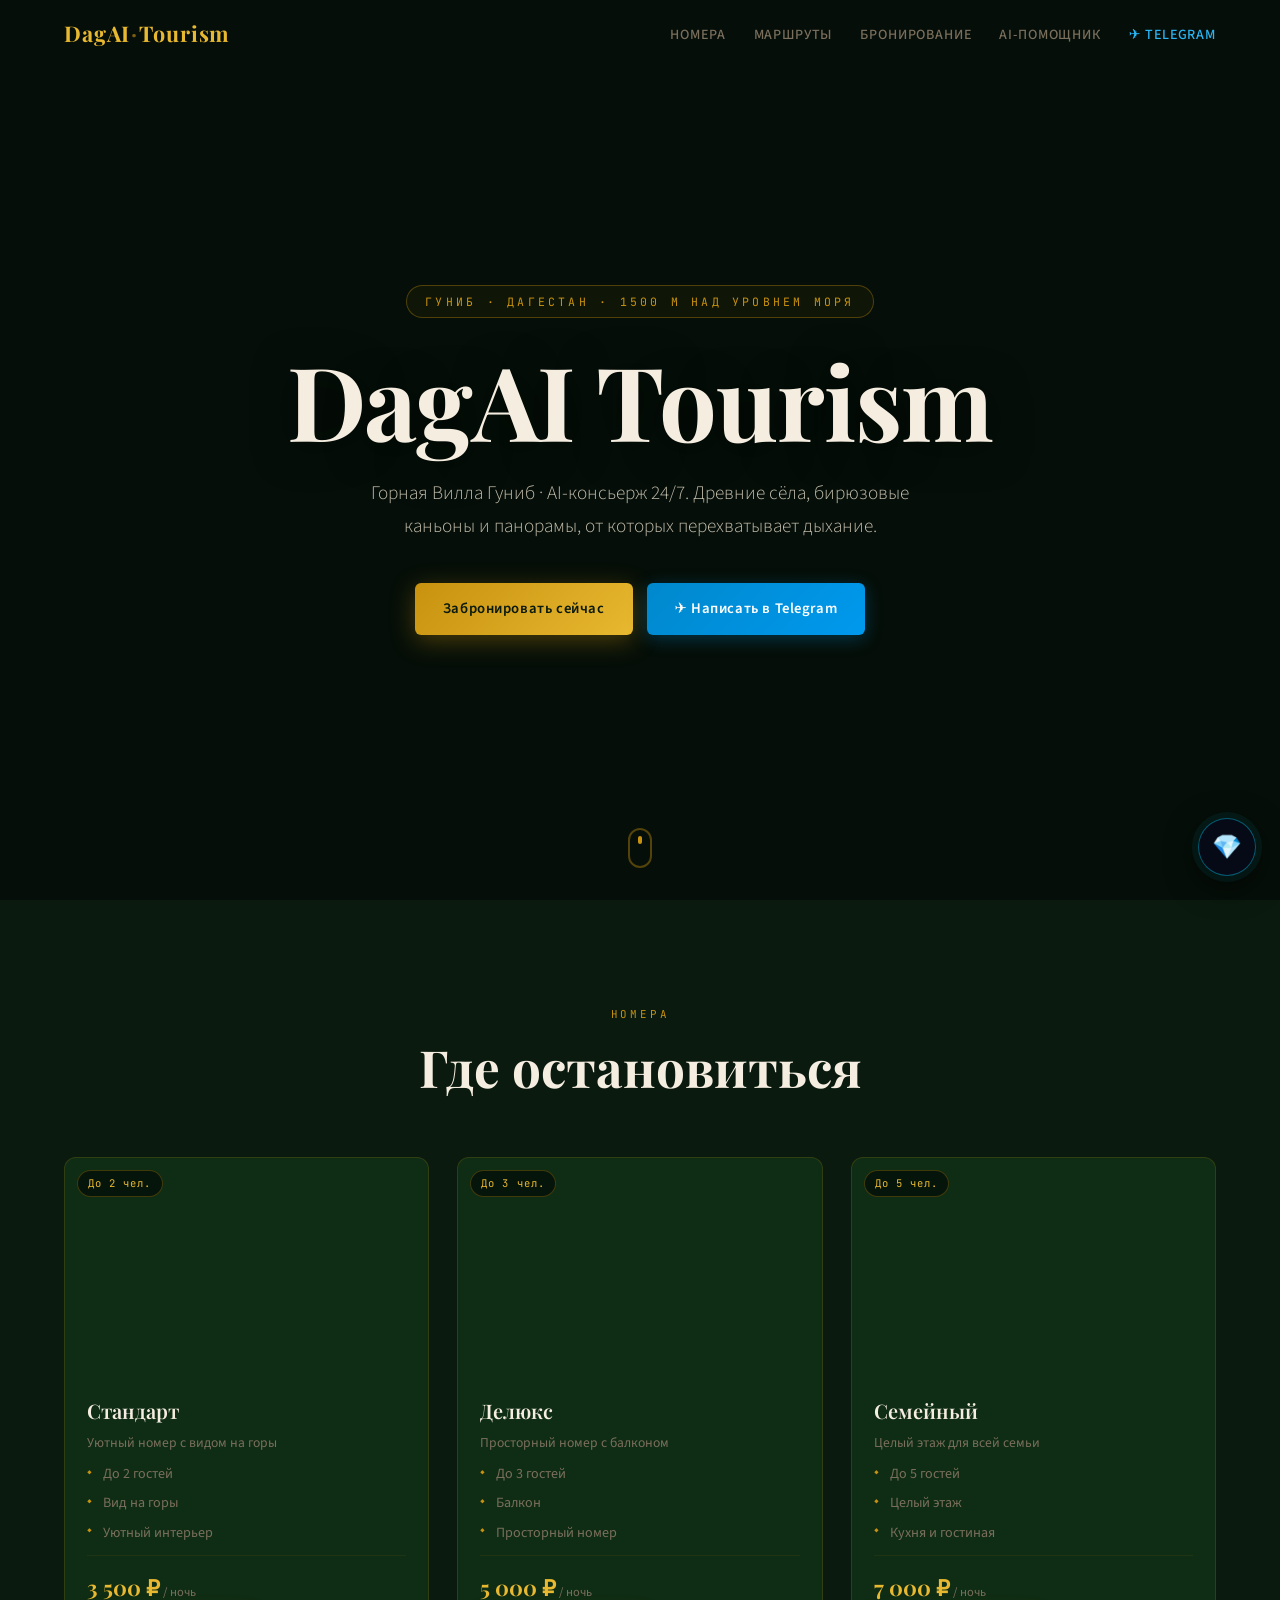
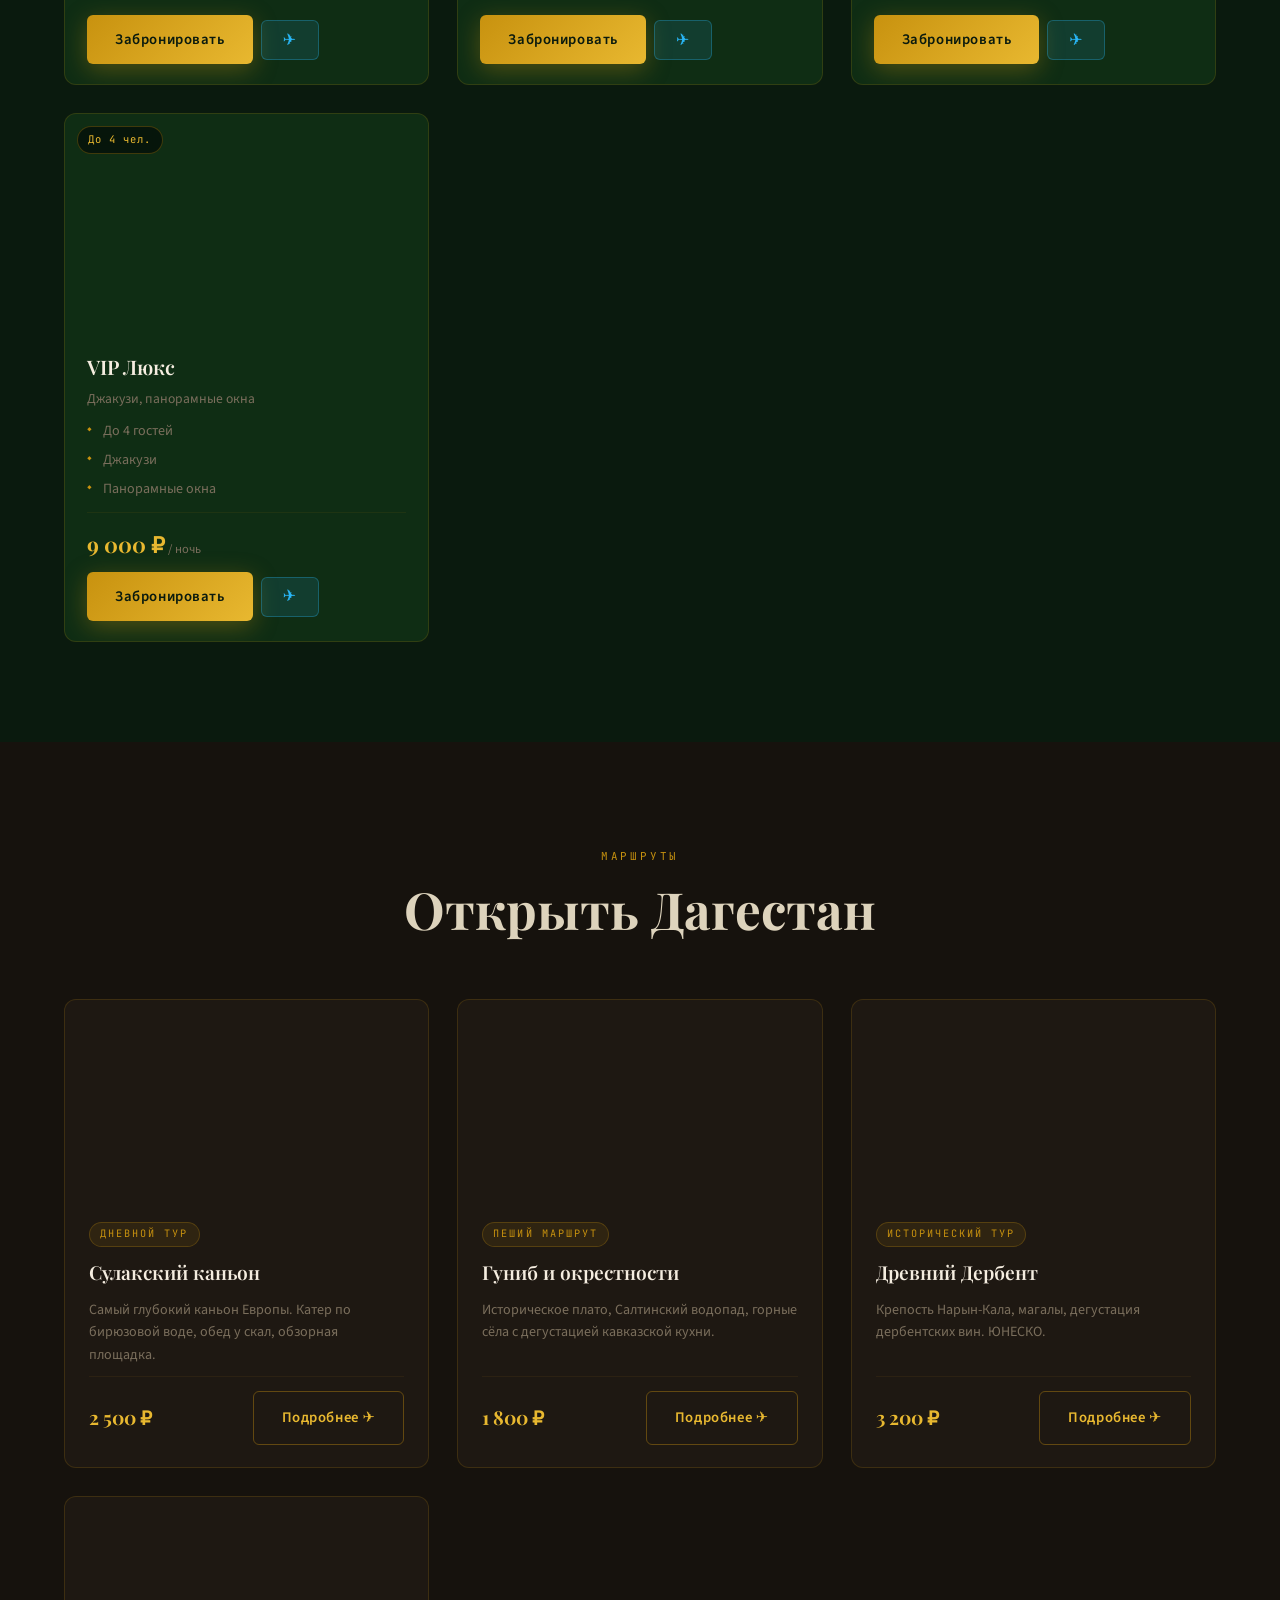
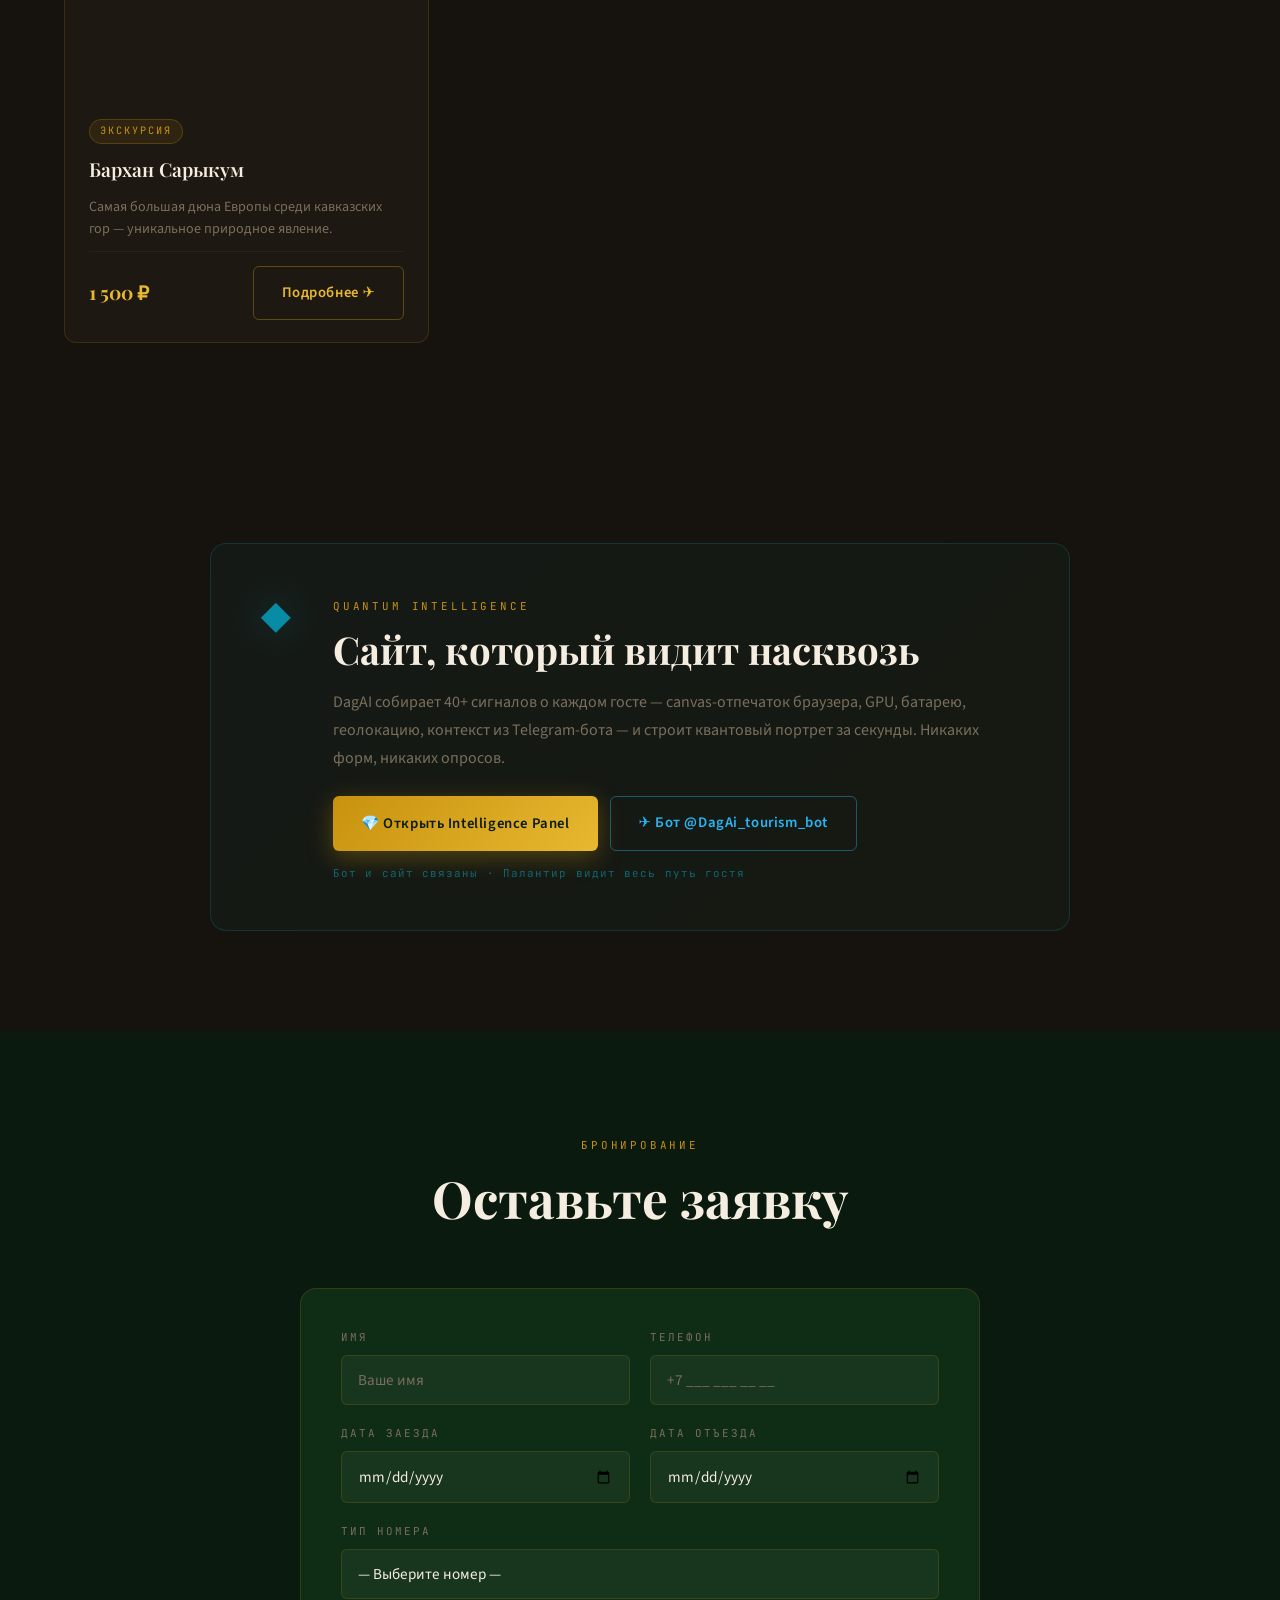
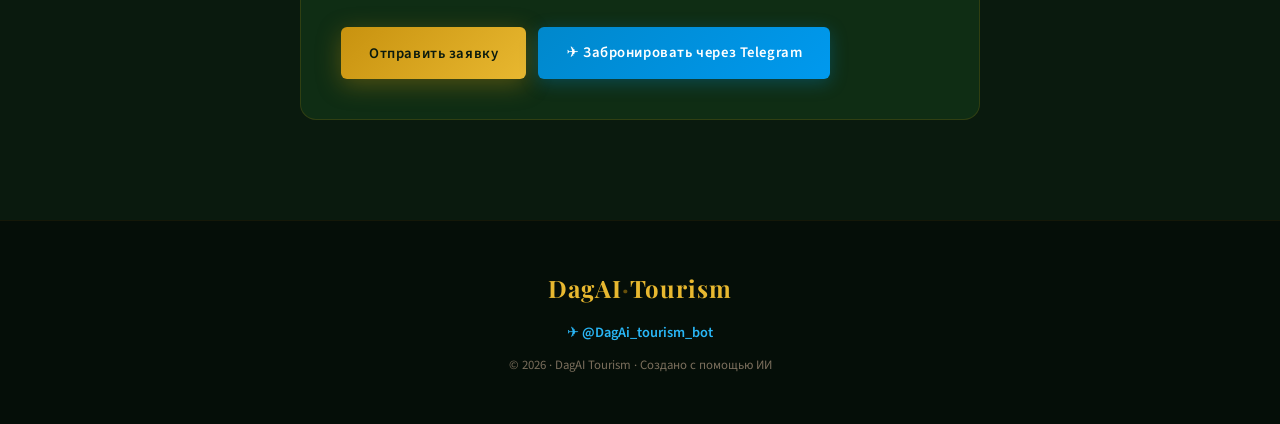
==== commit d8f78d41: "redesign: Palantir v6.0 — mobile-first tabs, large readable text, vector radar - Full tab navigation" ====
--- a/index.html
+++ b/index.html
@@ -15,7 +15,7 @@
   <link rel="stylesheet" href="https://fonts.googleapis.com/css2?family=Playfair+Display:wght@500;700&family=Source+Sans+3:wght@300;400;500;600&family=JetBrains+Mono:wght@400;500;700&display=swap">
 
   <link rel="stylesheet" href="styles.css">
-  <link rel="stylesheet" href="css/palantir.css?v=20260519">
+  <link rel="stylesheet" href="css/palantir.css?v=20260522">
 </head>
 <body>
 
@@ -145,7 +145,7 @@
 <button id="palantir-trigger" class="pal-trigger" type="button" aria-label="Открыть Intelligence Panel">💎</button>
 <div id="palantir-root"></div>
 
-<script type="module" src="js/main.js?v=20260519"></script>
+<script type="module" src="js/main.js?v=20260522"></script>
 
 </body>
 </html>
--- a/styles.css
+++ b/styles.css
@@ -1,209 +1,761 @@
+/* ═══════════════════════════════════════════════════════════════
+   DagAI Tourism — Main Stylesheet
+   Luxury mountain hotel · Dark · Gold · Cinematic
+   ═══════════════════════════════════════════════════════════════ */
+
+/* ── TOKENS ─────────────────────────────────────────────────── */
 :root {
-  --dag-green: #0f3a1f;
-  --dag-earth: #d2b48c;
-  --dag-gold: #d4a017;
-  --dag-red: #9c2a2a;
-}
-
-html {
-  scroll-behavior: smooth;
-}
-
-.btn-main {
-  background: linear-gradient(135deg, var(--dag-gold), #f3c13b);
-  color: var(--dag-green);
-  box-shadow: 0 10px 25px rgba(212, 160, 23, 0.3);
-  transition: transform 0.25s ease, box-shadow 0.25s ease, filter 0.25s ease;
-}
-
-.btn-main:hover {
-  transform: translateY(-1px);
-  filter: brightness(0.98);
-  box-shadow: 0 12px 26px rgba(212, 160, 23, 0.38);
-}
-
-.reveal {
+  --green-deep:  #050e08;
+  --green-dark:  #0a1a0e;
+  --green-mid:   #0f2d14;
+  --stone:       #16120d;
+  --stone-mid:   #1e1812;
+  --gold:        #c8920f;
+  --gold-light:  #e8b830;
+  --gold-pale:   #f5d878;
+  --cream:       #f2e8d5;
+  --text:        #ddd3bc;
+  --text-dim:    #7a6e5c;
+  --text-bright: #f5ede0;
+  --border:      rgba(200,146,15,0.18);
+  --border-s:    rgba(200,146,15,0.08);
+  --font-serif:  'Playfair Display', Georgia, serif;
+  --font-sans:   'Source Sans 3', system-ui, sans-serif;
+  --font-mono:   'JetBrains Mono', monospace;
+  --ease:        cubic-bezier(0.25, 0.8, 0.25, 1);
+}
+
+/* ── RESET ──────────────────────────────────────────────────── */
+*, *::before, *::after { box-sizing: border-box; margin: 0; padding: 0; }
+html { scroll-behavior: smooth; font-size: 16px; }
+body {
+  font-family: var(--font-sans);
+  background: var(--green-deep);
+  color: var(--text);
+  line-height: 1.65;
+  -webkit-font-smoothing: antialiased;
+}
+img { display: block; max-width: 100%; }
+a { color: inherit; }
+button { font-family: inherit; cursor: pointer; }
+ul { list-style: none; }
+
+/* ── LAYOUT ─────────────────────────────────────────────────── */
+.container {
+  width: 100%;
+  max-width: 1200px;
+  margin: 0 auto;
+  padding: 0 24px;
+}
+
+/* ── REVEAL ANIMATION ───────────────────────────────────────── */
+[data-reveal] {
   opacity: 0;
-  transform: translateY(16px);
-  transition: opacity 0.6s ease, transform 0.6s ease;
-}
-
-.reveal.in-view {
+  transform: translateY(28px);
+  transition: opacity .7s var(--ease), transform .7s var(--ease);
+}
+[data-reveal].is-revealed {
   opacity: 1;
   transform: translateY(0);
 }
 
-.modal {
+/* ══════════════════════════════════════════════════════════════
+   NAV
+   ══════════════════════════════════════════════════════════════ */
+.nav {
   position: fixed;
-  inset: 0;
-  z-index: 60;
+  top: 0; left: 0; right: 0;
+  z-index: 80;
+  padding: 0;
+  transition: background .4s, box-shadow .4s;
+}
+.nav--scrolled {
+  background: rgba(5,14,8,0.92);
+  backdrop-filter: blur(16px);
+  -webkit-backdrop-filter: blur(16px);
+  box-shadow: 0 1px 0 var(--border);
+}
+.nav__inner {
+  display: flex;
+  align-items: center;
+  height: 68px;
+  gap: 32px;
+}
+.nav__brand {
+  font-family: var(--font-serif);
+  font-size: 1.35rem;
+  font-weight: 700;
+  color: var(--gold-light);
+  text-decoration: none;
+  letter-spacing: 0.04em;
+  flex-shrink: 0;
+}
+.nav__brand-mark { color: var(--gold); opacity: 0.6; margin: 0 1px; }
+.nav__menu {
+  display: flex;
+  align-items: center;
+  gap: 28px;
+  margin-left: auto;
+}
+.nav__menu a {
+  font-size: 0.88rem;
+  font-weight: 500;
+  color: var(--text-dim);
+  text-decoration: none;
+  letter-spacing: 0.06em;
+  text-transform: uppercase;
+  transition: color .2s;
+}
+.nav__menu a:hover { color: var(--gold-light); }
+.nav__tg-link { color: #29b6f6 !important; }
+.nav__burger {
+  display: none;
+  flex-direction: column;
+  gap: 5px;
+  background: none;
+  border: none;
+  padding: 6px;
+  margin-left: auto;
+}
+.nav__burger span {
+  display: block;
+  width: 24px;
+  height: 2px;
+  background: var(--text);
+  border-radius: 2px;
+  transition: transform .3s, opacity .3s;
+}
+.nav__burger--open span:nth-child(1) { transform: translateY(7px) rotate(45deg); }
+.nav__burger--open span:nth-child(2) { opacity: 0; }
+.nav__burger--open span:nth-child(3) { transform: translateY(-7px) rotate(-45deg); }
+
+@media (max-width: 768px) {
+  .nav__burger { display: flex; }
+  .nav__menu {
+    display: none;
+    position: absolute;
+    top: 68px; left: 0; right: 0;
+    flex-direction: column;
+    align-items: flex-start;
+    gap: 0;
+    background: rgba(5,14,8,0.97);
+    backdrop-filter: blur(20px);
+    border-bottom: 1px solid var(--border);
+    padding: 12px 0;
+  }
+  .nav__menu--open { display: flex; }
+  .nav__menu li { width: 100%; }
+  .nav__menu a {
+    display: block;
+    padding: 14px 24px;
+    font-size: 1rem;
+    border-bottom: 1px solid var(--border-s);
+  }
+}
+
+/* ══════════════════════════════════════════════════════════════
+   HERO
+   ══════════════════════════════════════════════════════════════ */
+.hero {
+  position: relative;
+  min-height: 100svh;
   display: flex;
   align-items: center;
   justify-content: center;
-  padding: 1rem;
-}
-
-.modal.hidden {
-  display: none;
-}
-
-.modal-backdrop {
+  overflow: hidden;
+  padding: 100px 0 80px;
+}
+.hero__bg {
   position: absolute;
   inset: 0;
-  background: rgba(10, 20, 13, 0.62);
-}
-
-.modal-panel {
+  background:
+    linear-gradient(180deg, rgba(5,14,8,0.55) 0%, rgba(5,14,8,0.2) 40%, rgba(5,14,8,0.75) 100%),
+    url('https://images.unsplash.com/photo-1464822759023-fed622ff2c3b?w=1800&q=85') center/cover no-repeat;
+  transform: scale(1.04);
+  animation: heroDrift 22s ease-in-out infinite alternate;
+}
+@keyframes heroDrift {
+  from { transform: scale(1.04) translateX(0); }
+  to   { transform: scale(1.04) translateX(-14px); }
+}
+.hero__inner {
   position: relative;
   z-index: 2;
-  width: min(100%, 34rem);
-  border-radius: 1rem;
-  border: 1px solid rgba(15, 58, 31, 0.18);
-  background: #f8f2e8;
-  padding: 1.25rem;
-  box-shadow: 0 24px 60px rgba(15, 58, 31, 0.25);
-}
-
-.reveal-scale {
-  animation: modalIn 0.25s ease-out;
-}
-
-@keyframes modalIn {
-  from {
-    opacity: 0;
-    transform: scale(0.96);
-  }
-  to {
-    opacity: 1;
-    transform: scale(1);
-  }
-}
-
-.room-card,
-.route-card {
-  transition: transform 0.25s ease, box-shadow 0.25s ease;
-}
-
-.room-card:hover,
-.route-card:hover {
-  transform: translateY(-3px);
-  box-shadow: 0 16px 30px rgba(15, 58, 31, 0.12);
-}
-
-.calendar-day {
-  min-height: 72px;
-  border: 1px solid rgba(210, 180, 140, 0.55);
-  border-radius: 0.75rem;
-  padding: 0.45rem;
-  background: rgba(255, 255, 255, 0.08);
+  text-align: center;
+  max-width: 760px;
+  margin: 0 auto;
+  padding: 0 24px;
+}
+.hero__eyebrow {
+  display: inline-block;
+  font-family: var(--font-mono);
+  font-size: 0.72rem;
+  letter-spacing: 0.28em;
+  text-transform: uppercase;
+  color: var(--gold);
+  border: 1px solid rgba(200,146,15,0.35);
+  padding: 6px 18px;
+  border-radius: 20px;
+  margin-bottom: 28px;
+  background: rgba(200,146,15,0.06);
+}
+.hero__title {
+  font-family: var(--font-serif);
+  font-size: clamp(3rem, 8vw, 6.5rem);
+  font-weight: 700;
+  color: var(--text-bright);
+  line-height: 1.05;
+  margin-bottom: 24px;
+  text-shadow: 0 4px 40px rgba(0,0,0,0.5);
+  letter-spacing: -0.01em;
+}
+.hero__sub {
+  font-size: clamp(1rem, 2.5vw, 1.2rem);
+  color: rgba(242,232,213,0.8);
+  max-width: 560px;
+  margin: 0 auto 40px;
+  line-height: 1.7;
+  font-weight: 300;
+}
+.hero__cta {
+  display: flex;
+  flex-wrap: wrap;
+  gap: 14px;
+  justify-content: center;
+}
+.hero__scroll {
+  position: absolute;
+  bottom: 32px;
+  left: 50%;
+  transform: translateX(-50%);
+  width: 24px;
+  height: 40px;
+  border: 2px solid rgba(200,146,15,0.4);
+  border-radius: 12px;
+  z-index: 2;
+}
+.hero__scroll::after {
+  content: '';
+  display: block;
+  width: 4px;
+  height: 8px;
+  background: var(--gold);
+  border-radius: 2px;
+  margin: 6px auto 0;
+  animation: heroScroll 1.8s infinite;
+}
+@keyframes heroScroll {
+  0%   { opacity: 1; transform: translateY(0); }
+  100% { opacity: 0; transform: translateY(14px); }
+}
+
+/* ══════════════════════════════════════════════════════════════
+   SECTIONS
+   ══════════════════════════════════════════════════════════════ */
+.section { padding: 100px 0; }
+.section--green { background: var(--green-dark); }
+.section--stone { background: var(--stone); }
+
+.section__head {
+  text-align: center;
+  margin-bottom: 60px;
+}
+.section__eyebrow {
+  display: inline-block;
+  font-family: var(--font-mono);
+  font-size: 0.68rem;
+  letter-spacing: 0.26em;
+  text-transform: uppercase;
+  color: var(--gold);
+  margin-bottom: 14px;
+}
+.section__head h2 {
+  font-family: var(--font-serif);
+  font-size: clamp(2rem, 4vw, 3.2rem);
+  font-weight: 700;
+  color: var(--text-bright);
+  line-height: 1.15;
+}
+
+/* ══════════════════════════════════════════════════════════════
+   BUTTONS
+   ══════════════════════════════════════════════════════════════ */
+.btn {
+  display: inline-flex;
+  align-items: center;
+  gap: 8px;
+  padding: 14px 28px;
+  border-radius: 6px;
+  font-size: 0.92rem;
+  font-weight: 600;
+  letter-spacing: 0.04em;
+  text-decoration: none;
+  border: none;
+  transition: transform .2s var(--ease), box-shadow .2s, filter .2s, background .2s;
+  cursor: pointer;
+  white-space: nowrap;
+}
+.btn--gold {
+  background: linear-gradient(135deg, var(--gold) 0%, var(--gold-light) 100%);
+  color: #0a1a0e;
+  box-shadow: 0 6px 24px rgba(200,146,15,0.35);
+}
+.btn--gold:hover {
+  transform: translateY(-2px);
+  box-shadow: 0 10px 32px rgba(200,146,15,0.5);
+  filter: brightness(1.08);
+}
+.btn--outline-stone {
+  background: transparent;
+  color: var(--cream);
+  border: 1px solid rgba(242,232,213,0.35);
+}
+.btn--outline-stone:hover {
+  background: rgba(242,232,213,0.08);
+  border-color: rgba(242,232,213,0.6);
+  transform: translateY(-1px);
+}
+.btn--outline-gold {
+  background: transparent;
+  color: var(--gold-light);
+  border: 1px solid rgba(200,146,15,0.4);
+}
+.btn--outline-gold:hover {
+  background: rgba(200,146,15,0.1);
+  border-color: var(--gold);
+  transform: translateY(-1px);
+}
+.btn--tg {
+  background: linear-gradient(135deg, #0088cc, #0099ee);
   color: #fff;
-  transition: transform 0.2s ease, border-color 0.2s ease, background 0.2s ease;
-}
-
-.calendar-day:hover:not(:disabled) {
-  transform: translateY(-1px);
-  border-color: var(--dag-gold);
-}
-
-.calendar-day.busy {
-  background: rgba(156, 42, 42, 0.35);
-  border-color: rgba(156, 42, 42, 0.8);
-  color: #ffe6e6;
-}
-
-.calendar-day.selected {
-  background: rgba(212, 160, 23, 0.35);
-  border-color: var(--dag-gold);
-  color: #fff;
-}
-
-.calendar-day.in-range {
-  background: rgba(210, 180, 140, 0.25);
-  border-color: rgba(212, 160, 23, 0.5);
-}
-
-.calendar-empty {
-  min-height: 72px;
-}
-
-@media (max-width: 420px) {
-  .calendar-day,
-  .calendar-empty {
-    min-height: 62px;
-  }
-}
-
-/* Telegram buttons */
-.btn--tg {
-  display: inline-flex;
-  align-items: center;
-  gap: 7px;
-  background: linear-gradient(135deg, #0088cc, #0099dd);
-  color: #fff;
-  border: none;
-  padding: 0.8rem 1.5rem;
-  border-radius: 6px;
-  font-weight: 600;
-  text-decoration: none;
-  transition: filter .2s, transform .15s, box-shadow .2s;
-  box-shadow: 0 4px 16px rgba(0,136,204,0.3);
-  cursor: pointer;
-  font-size: 0.9rem;
+  box-shadow: 0 4px 18px rgba(0,136,204,0.32);
 }
 .btn--tg:hover {
-  filter: brightness(1.1);
-  transform: translateY(-1px);
-  box-shadow: 0 6px 20px rgba(0,136,204,0.45);
+  transform: translateY(-2px);
+  box-shadow: 0 8px 28px rgba(0,136,204,0.48);
 }
 .btn--tg-outline {
-  display: inline-flex;
-  align-items: center;
-  gap: 7px;
   background: transparent;
   color: #29b6f6;
-  border: 1px solid rgba(41,182,246,0.5);
-  padding: 0.8rem 1.5rem;
-  border-radius: 6px;
-  font-weight: 600;
-  text-decoration: none;
-  transition: background .2s, box-shadow .2s;
-  cursor: pointer;
-  font-size: 0.9rem;
-  font-family: inherit;
+  border: 1px solid rgba(41,182,246,0.4);
 }
 .btn--tg-outline:hover {
   background: rgba(41,182,246,0.1);
-  box-shadow: 0 0 16px rgba(41,182,246,0.25);
-}
-
-/* Nav Telegram link */
-.nav__tg-link {
-  color: #29b6f6 !important;
+  border-color: rgba(41,182,246,0.7);
+}
+
+/* ══════════════════════════════════════════════════════════════
+   ROOM CARDS
+   ══════════════════════════════════════════════════════════════ */
+.rooms-grid {
+  display: grid;
+  grid-template-columns: repeat(auto-fill, minmax(280px, 1fr));
+  gap: 28px;
+}
+.room-card {
+  background: var(--green-mid);
+  border: 1px solid var(--border);
+  border-radius: 12px;
+  overflow: hidden;
+  display: flex;
+  flex-direction: column;
+  transition: transform .3s var(--ease), box-shadow .3s;
+}
+.room-card:hover {
+  transform: translateY(-6px);
+  box-shadow: 0 20px 50px rgba(0,0,0,0.5), 0 0 0 1px rgba(200,146,15,0.3);
+}
+.room-card__image {
+  height: 220px;
+  background-size: cover;
+  background-position: center;
+  position: relative;
+}
+.room-card__guests {
+  position: absolute;
+  top: 12px;
+  left: 12px;
+  background: rgba(5,14,8,0.75);
+  color: var(--gold-light);
+  font-family: var(--font-mono);
+  font-size: 0.66rem;
+  letter-spacing: 0.1em;
+  padding: 4px 10px;
+  border-radius: 20px;
+  border: 1px solid rgba(200,146,15,0.3);
+  backdrop-filter: blur(6px);
+}
+.room-card__body {
+  padding: 20px 22px;
+  flex: 1;
+  display: flex;
+  flex-direction: column;
+  gap: 10px;
+}
+.room-card__desc {
+  font-size: 0.85rem;
+  color: var(--text-dim);
+  line-height: 1.5;
+}
+.room-card__name {
+  font-family: var(--font-serif);
+  font-size: 1.25rem;
+  color: var(--text-bright);
   font-weight: 600;
-}
-
-/* AI teaser actions */
+  line-height: 1.25;
+}
+.room-card__features {
+  display: flex;
+  flex-direction: column;
+  gap: 6px;
+}
+.room-card__features li {
+  font-size: 0.88rem;
+  color: var(--text-dim);
+  padding-left: 16px;
+  position: relative;
+}
+.room-card__features li::before {
+  content: '◆';
+  position: absolute;
+  left: 0;
+  font-size: 0.5rem;
+  top: 0.35em;
+  color: var(--gold);
+}
+.room-card__btns {
+  display: flex;
+  gap: 8px;
+  align-items: center;
+}
+.btn--tg-icon {
+  width: 40px;
+  height: 40px;
+  border-radius: 6px;
+  background: rgba(41,182,246,0.12);
+  border: 1px solid rgba(41,182,246,0.3);
+  color: #29b6f6;
+  display: flex;
+  align-items: center;
+  justify-content: center;
+  font-size: 1rem;
+  text-decoration: none;
+  transition: background .2s;
+  flex-shrink: 0;
+}
+.btn--tg-icon:hover { background: rgba(41,182,246,0.22); }
+.room-card__foot {
+  display: flex;
+  align-items: center;
+  justify-content: space-between;
+  margin-top: auto;
+  padding-top: 14px;
+  border-top: 1px solid var(--border-s);
+  gap: 10px;
+  flex-wrap: wrap;
+}
+.room-card__price {
+  font-family: var(--font-serif);
+  font-size: 1.35rem;
+  font-weight: 700;
+  color: var(--gold-light);
+}
+.room-card__price-unit {
+  font-size: 0.78rem;
+  color: var(--text-dim);
+  font-weight: 400;
+  font-family: var(--font-sans);
+}
+
+/* ══════════════════════════════════════════════════════════════
+   ROUTE CARDS
+   ══════════════════════════════════════════════════════════════ */
+.routes-grid {
+  display: grid;
+  grid-template-columns: repeat(auto-fill, minmax(300px, 1fr));
+  gap: 28px;
+}
+.route-card {
+  background: var(--stone-mid);
+  border: 1px solid var(--border);
+  border-radius: 12px;
+  overflow: hidden;
+  display: flex;
+  flex-direction: column;
+  transition: transform .3s var(--ease), box-shadow .3s;
+}
+.route-card:hover {
+  transform: translateY(-5px);
+  box-shadow: 0 18px 44px rgba(0,0,0,0.5), 0 0 0 1px rgba(200,146,15,0.25);
+}
+.route-card__image {
+  height: 200px;
+  background-size: cover;
+  background-position: center;
+}
+.route-card__body {
+  padding: 22px 24px;
+  flex: 1;
+  display: flex;
+  flex-direction: column;
+  gap: 10px;
+}
+.route-card__type {
+  font-family: var(--font-mono);
+  font-size: 0.64rem;
+  letter-spacing: 0.2em;
+  text-transform: uppercase;
+  color: var(--gold);
+  background: rgba(200,146,15,0.1);
+  border: 1px solid rgba(200,146,15,0.25);
+  padding: 3px 10px;
+  border-radius: 20px;
+  width: fit-content;
+}
+.route-card__name {
+  font-family: var(--font-serif);
+  font-size: 1.2rem;
+  color: var(--text-bright);
+  font-weight: 600;
+}
+.route-card__desc {
+  font-size: 0.88rem;
+  color: var(--text-dim);
+  line-height: 1.6;
+  flex: 1;
+}
+.route-card__foot {
+  display: flex;
+  align-items: center;
+  justify-content: space-between;
+  padding-top: 14px;
+  border-top: 1px solid var(--border-s);
+  margin-top: auto;
+  gap: 12px;
+}
+.route-card__price {
+  font-family: var(--font-serif);
+  font-size: 1.2rem;
+  font-weight: 700;
+  color: var(--gold-light);
+}
+
+/* ══════════════════════════════════════════════════════════════
+   AI TEASER
+   ══════════════════════════════════════════════════════════════ */
+.ai-teaser {
+  display: flex;
+  align-items: flex-start;
+  gap: 40px;
+  max-width: 860px;
+  margin: 0 auto;
+  background: linear-gradient(135deg, rgba(0,212,255,0.04), rgba(0,255,159,0.03));
+  border: 1px solid rgba(0,212,255,0.15);
+  border-radius: 16px;
+  padding: 48px;
+}
+.ai-teaser__icon {
+  font-size: 3.5rem;
+  color: rgba(0,212,255,0.6);
+  flex-shrink: 0;
+  filter: drop-shadow(0 0 20px rgba(0,212,255,0.4));
+  line-height: 1;
+}
+.ai-teaser .section__eyebrow { margin-bottom: 10px; }
+.ai-teaser__title {
+  font-family: var(--font-serif);
+  font-size: clamp(1.6rem, 3vw, 2.4rem);
+  color: var(--text-bright);
+  font-weight: 700;
+  margin-bottom: 16px;
+  line-height: 1.2;
+}
+.ai-teaser__text {
+  font-size: 1rem;
+  color: var(--text-dim);
+  line-height: 1.75;
+  margin-bottom: 0;
+}
 .ai-teaser__actions {
   display: flex;
   flex-wrap: wrap;
   gap: 12px;
-  margin-top: 18px;
+  margin-top: 24px;
 }
 .ai-teaser__hint {
   display: block;
-  margin-top: 12px;
-  font-size: 0.82rem;
-  opacity: 0.6;
-}
-
-/* Footer telegram */
-.footer__tg {
-  margin: 8px 0 4px;
-}
+  margin-top: 14px;
+  font-family: var(--font-mono);
+  font-size: 0.68rem;
+  color: rgba(0,212,255,0.4);
+  letter-spacing: 0.1em;
+}
+@media (max-width: 640px) {
+  .ai-teaser { flex-direction: column; gap: 20px; padding: 28px; }
+}
+
+/* ══════════════════════════════════════════════════════════════
+   BOOKING FORM
+   ══════════════════════════════════════════════════════════════ */
+.booking-form {
+  display: grid;
+  grid-template-columns: repeat(2, 1fr);
+  gap: 20px;
+  max-width: 680px;
+  margin: 0 auto;
+  background: var(--green-mid);
+  border: 1px solid var(--border);
+  border-radius: 16px;
+  padding: 40px;
+}
+.booking-form__field {
+  display: flex;
+  flex-direction: column;
+  gap: 8px;
+}
+.booking-form__field--full { grid-column: 1 / -1; }
+.booking-form__field label {
+  font-family: var(--font-mono);
+  font-size: 0.68rem;
+  letter-spacing: 0.18em;
+  text-transform: uppercase;
+  color: var(--text-dim);
+}
+.booking-form__field input,
+.booking-form__field select {
+  background: rgba(255,255,255,0.04);
+  border: 1px solid var(--border);
+  border-radius: 6px;
+  padding: 13px 16px;
+  color: var(--text-bright);
+  font-family: var(--font-sans);
+  font-size: 0.95rem;
+  outline: none;
+  transition: border-color .2s, background .2s;
+  -webkit-appearance: none;
+  appearance: none;
+}
+.booking-form__field input:focus,
+.booking-form__field select:focus {
+  border-color: var(--gold);
+  background: rgba(200,146,15,0.04);
+}
+.booking-form__field input::placeholder { color: var(--text-dim); }
+.booking-form__field select option { background: var(--green-dark); color: var(--text); }
+.booking-form__submit {
+  grid-column: 1 / -1;
+  display: flex;
+  flex-wrap: wrap;
+  gap: 12px;
+  margin-top: 8px;
+}
+@media (max-width: 560px) {
+  .booking-form { grid-template-columns: 1fr; padding: 24px; }
+}
+
+/* ══════════════════════════════════════════════════════════════
+   FOOTER
+   ══════════════════════════════════════════════════════════════ */
+.footer {
+  background: var(--green-deep);
+  border-top: 1px solid var(--border-s);
+  padding: 48px 0;
+  text-align: center;
+  display: flex;
+  flex-direction: column;
+  align-items: center;
+  gap: 10px;
+}
+.footer .container { display: flex; flex-direction: column; align-items: center; gap: 10px; }
+.footer__brand {
+  font-family: var(--font-serif);
+  font-size: 1.5rem;
+  font-weight: 700;
+  color: var(--gold-light);
+  letter-spacing: 0.04em;
+}
+.footer__brand-mark { color: var(--gold); opacity: 0.5; }
 .footer__tg a {
   color: #29b6f6;
   text-decoration: none;
   font-size: 0.9rem;
   font-weight: 600;
-}
-.footer__tg a:hover { text-decoration: underline; }
+  transition: opacity .2s;
+}
+.footer__tg a:hover { opacity: 0.75; }
+.footer > .container > div:last-child {
+  font-size: 0.8rem;
+  color: var(--text-dim);
+}
+
+/* ══════════════════════════════════════════════════════════════
+   MODALS (booking)
+   ══════════════════════════════════════════════════════════════ */
+.modal {
+  position: fixed;
+  inset: 0;
+  z-index: 200;
+  display: flex;
+  align-items: center;
+  justify-content: center;
+  padding: 20px;
+}
+.modal.hidden { display: none; }
+.modal-backdrop {
+  position: absolute;
+  inset: 0;
+  background: rgba(5,14,8,0.7);
+  backdrop-filter: blur(6px);
+}
+.modal-panel {
+  position: relative;
+  z-index: 2;
+  width: min(100%, 520px);
+  border-radius: 14px;
+  border: 1px solid var(--border);
+  background: var(--green-dark);
+  padding: 32px;
+  box-shadow: 0 30px 70px rgba(0,0,0,0.6);
+  animation: modalIn .25s var(--ease);
+}
+@keyframes modalIn {
+  from { opacity: 0; transform: scale(0.96) translateY(10px); }
+  to   { opacity: 1; transform: scale(1) translateY(0); }
+}
+
+/* ══════════════════════════════════════════════════════════════
+   CALENDAR
+   ══════════════════════════════════════════════════════════════ */
+.calendar-day {
+  min-height: 72px;
+  border: 1px solid var(--border);
+  border-radius: 8px;
+  padding: 8px;
+  background: rgba(255,255,255,0.03);
+  color: var(--text);
+  transition: transform .15s, border-color .15s, background .15s;
+  cursor: pointer;
+  font-size: 0.88rem;
+}
+.calendar-day:hover:not(:disabled) {
+  transform: translateY(-1px);
+  border-color: var(--gold);
+  background: rgba(200,146,15,0.06);
+}
+.calendar-day.busy {
+  background: rgba(156,42,42,0.25);
+  border-color: rgba(156,42,42,0.6);
+  color: #ffaaaa;
+  cursor: not-allowed;
+}
+.calendar-day.selected {
+  background: rgba(200,146,15,0.25);
+  border-color: var(--gold);
+  color: var(--text-bright);
+}
+.calendar-day.in-range {
+  background: rgba(200,146,15,0.1);
+  border-color: rgba(200,146,15,0.3);
+}
+.calendar-empty { min-height: 72px; }
+@media (max-width: 420px) { .calendar-day, .calendar-empty { min-height: 54px; } }
--- a/css/palantir.css
+++ b/css/palantir.css
@@ -1,152 +1,122 @@
-/* DagAI Intelligence Panel — Quantum Edition v5.0 */
+/* DagAI Intelligence Panel — Quantum v6.0 · Mobile-First */
 
 :root {
-  --pal-bg:       #070b18;
-  --pal-bg-2:     #0d1225;
-  --pal-bg-3:     #111830;
-  --pal-line:     rgba(0,212,255,0.18);
-  --pal-line-s:   rgba(0,212,255,0.07);
-  --pal-cyan:     #00d4ff;
-  --pal-green:    #00ff9f;
-  --pal-amber:    #f0a500;
-  --pal-purple:   #b47fff;
-  --pal-red:      #ff5577;
-  --pal-tg:       #29b6f6;
-  --pal-text:     #c2cede;
-  --pal-dim:      #5a6882;
-  --pal-mono:     'JetBrains Mono', ui-monospace, 'SF Mono', Menlo, monospace;
-}
-
-/* ══ TRIGGER (💎) ════════════════════════════════════════════════════════ */
+  --p-bg:      #070b18;
+  --p-bg2:     #0c1122;
+  --p-bg3:     #111830;
+  --p-line:    rgba(0,212,255,0.18);
+  --p-lines:   rgba(0,212,255,0.07);
+  --p-cyan:    #00d4ff;
+  --p-green:   #00ff9f;
+  --p-amber:   #f0a500;
+  --p-purple:  #b47fff;
+  --p-red:     #ff5577;
+  --p-tg:      #29b6f6;
+  --p-text:    #d0dae8;
+  --p-dim:     #5a6882;
+  --p-mono:    'JetBrains Mono', ui-monospace, monospace;
+}
+
+/* ── TRIGGER ─────────────────────────────────────────────────────────────── */
 .pal-trigger {
   position: fixed;
   bottom: 24px;
   right: 24px;
-  width: 54px;
-  height: 54px;
+  width: 58px;
+  height: 58px;
   border-radius: 50%;
-  border: 1px solid rgba(0,212,255,0.35);
-  background: rgba(7,11,24,0.9);
-  backdrop-filter: blur(14px);
-  -webkit-backdrop-filter: blur(14px);
-  color: var(--pal-cyan);
-  font-size: 22px;
+  border: 1.5px solid rgba(0,212,255,0.4);
+  background: rgba(7,11,24,0.95);
+  backdrop-filter: blur(16px);
+  -webkit-backdrop-filter: blur(16px);
+  color: var(--p-cyan);
+  font-size: 24px;
   display: flex;
   align-items: center;
   justify-content: center;
   cursor: pointer;
   z-index: 90;
-  opacity: 0.7;
-  box-shadow: 0 0 0 1px rgba(0,212,255,0.08), 0 8px 24px rgba(0,0,0,0.5);
+  box-shadow: 0 0 0 6px rgba(0,212,255,0.06), 0 8px 32px rgba(0,0,0,0.6);
   padding: 0;
-  transition: transform .3s ease, box-shadow .3s, opacity .3s;
-}
-.pal-trigger:hover,
-.pal-trigger:focus-visible {
-  opacity: 1;
-  transform: scale(1.1);
-  box-shadow: 0 0 0 10px rgba(0,212,255,0.1), 0 0 32px rgba(0,212,255,0.5);
+  transition: transform .25s, box-shadow .25s;
+}
+.pal-trigger:hover, .pal-trigger:focus-visible {
+  transform: scale(1.12);
+  box-shadow: 0 0 0 14px rgba(0,212,255,0.1), 0 0 40px rgba(0,212,255,0.55);
   outline: none;
 }
-.pal-trigger::after {
-  content: 'QUANTUM INTELLIGENCE';
-  position: absolute;
-  right: 66px;
-  top: 50%;
-  transform: translateY(-50%);
-  background: var(--pal-bg);
-  color: var(--pal-cyan);
-  font-family: var(--pal-mono);
-  font-size: 0.66rem;
-  letter-spacing: 0.16em;
-  padding: 7px 13px;
-  border: 1px solid var(--pal-line);
-  border-radius: 4px;
-  white-space: nowrap;
-  opacity: 0;
-  transition: opacity .25s;
-  pointer-events: none;
-}
-.pal-trigger:hover::after,
-.pal-trigger:focus-visible::after { opacity: 1; }
-
-/* ══ OVERLAY ═════════════════════════════════════════════════════════════ */
+
+/* ── OVERLAY ─────────────────────────────────────────────────────────────── */
 .pal-overlay {
   position: fixed;
   inset: 0;
-  background: rgba(2,4,12,0.82);
-  backdrop-filter: blur(10px);
-  -webkit-backdrop-filter: blur(10px);
+  background: rgba(2,4,14,0.88);
+  backdrop-filter: blur(12px);
+  -webkit-backdrop-filter: blur(12px);
   z-index: 9999;
   display: none;
   align-items: flex-end;
   justify-content: center;
-  font-family: var(--pal-mono);
-  color: var(--pal-text);
-  padding: 12px;
+  font-family: var(--p-mono);
+  color: var(--p-text);
+  padding: 0;
 }
 .pal-overlay.pal-open {
   display: flex;
-  animation: palFadeIn .25s ease;
-}
-@keyframes palFadeIn { from { opacity: 0; } to { opacity: 1; } }
-
-/* ══ PANEL ═══════════════════════════════════════════════════════════════ */
+  animation: palFadeIn .2s ease;
+}
+@keyframes palFadeIn { from { opacity:0 } to { opacity:1 } }
+.pal-locked { overflow: hidden; }
+
+/* ── PANEL ───────────────────────────────────────────────────────────────── */
 .pal-panel {
   width: 100%;
-  max-width: 1280px;
-  height: 88vh;
-  background: linear-gradient(170deg, var(--pal-bg) 0%, var(--pal-bg-2) 100%);
-  border: 1px solid var(--pal-line);
-  border-radius: 10px;
-  box-shadow:
-    0 0 0 1px rgba(0,212,255,0.06),
-    0 0 60px rgba(0,212,255,0.06),
-    0 30px 80px rgba(0,0,0,0.7);
+  max-width: 680px;
+  height: 96dvh;
+  background: var(--p-bg);
+  border: 1px solid var(--p-line);
+  border-bottom: none;
+  border-radius: 16px 16px 0 0;
   display: grid;
-  grid-template-rows: auto 1fr auto auto auto auto;
+  grid-template-rows: auto auto 1fr auto;
   overflow: hidden;
+  box-shadow: 0 -8px 60px rgba(0,0,0,0.8), 0 0 0 1px rgba(0,212,255,0.05);
+  animation: palSlideUp .35s cubic-bezier(0.2,0.8,0.2,1);
   position: relative;
-  animation: palSlideUp .4s cubic-bezier(0.2, 0.7, 0.2, 1);
 }
 @keyframes palSlideUp {
-  from { transform: translateY(50px); opacity: 0; }
-  to   { transform: translateY(0);    opacity: 1; }
-}
-.pal-locked { overflow: hidden; }
-
-/* ══ SCANLINE ════════════════════════════════════════════════════════════ */
+  from { transform: translateY(60px); opacity:0 }
+  to   { transform: translateY(0);    opacity:1 }
+}
+
+/* ── SCANLINE ────────────────────────────────────────────────────────────── */
 .pal-scanline {
   position: absolute;
   inset: 0;
   pointer-events: none;
-  z-index: 10000;
+  z-index: 1;
   overflow: hidden;
-  display: none;
-}
-.pal-overlay.pal-open .pal-scanline { display: block; }
+}
 .pal-scanline::before {
   content: '';
   position: absolute;
-  left: 0; right: 0;
+  left:0; right:0;
   height: 2px;
-  background: linear-gradient(90deg, transparent 0%, rgba(0,212,255,0.45) 50%, transparent 100%);
-  opacity: 0.15;
-  animation: palScan 5s linear infinite;
-}
-@keyframes palScan {
-  0%   { top: -5%; }
-  100% { top: 105%; }
-}
-
-/* ══ HEADER ══════════════════════════════════════════════════════════════ */
+  background: linear-gradient(90deg, transparent, rgba(0,212,255,0.35), transparent);
+  animation: palScan 6s linear infinite;
+}
+@keyframes palScan { 0%{top:-2%} 100%{top:102%} }
+
+/* ── HEADER ──────────────────────────────────────────────────────────────── */
 .pal-header {
   display: flex;
   align-items: center;
   justify-content: space-between;
-  padding: 13px 22px;
-  border-bottom: 1px solid var(--pal-line);
-  background: linear-gradient(180deg, rgba(0,212,255,0.05) 0%, transparent 100%);
+  padding: 16px 20px 14px;
+  border-bottom: 1px solid var(--p-line);
+  background: linear-gradient(180deg, rgba(0,212,255,0.06) 0%, transparent 100%);
+  z-index: 2;
+  position: relative;
 }
 .pal-header-brand {
   display: flex;
@@ -154,841 +124,712 @@
   gap: 10px;
 }
 .pal-brand-pulse {
-  width: 9px;
-  height: 9px;
+  width: 10px;
+  height: 10px;
   border-radius: 50%;
-  background: var(--pal-green);
-  box-shadow: 0 0 10px var(--pal-green), 0 0 20px rgba(0,255,159,0.4);
+  background: var(--p-green);
+  box-shadow: 0 0 12px var(--p-green);
   animation: palPulse 2s infinite;
   flex-shrink: 0;
 }
-@keyframes palPulse {
-  0%, 100% { opacity: 1; transform: scale(1); }
-  50%       { opacity: 0.4; transform: scale(0.8); }
-}
+@keyframes palPulse { 0%,100%{opacity:1;transform:scale(1)} 50%{opacity:.35;transform:scale(.75)} }
 .pal-brand {
-  font-size: 0.82rem;
+  font-size: 1rem;
   font-weight: 700;
-  color: var(--pal-cyan);
-  letter-spacing: 0.22em;
-}
-.pal-brand-sep {
-  color: var(--pal-amber);
-  font-size: 0.6rem;
-}
+  color: var(--p-cyan);
+  letter-spacing: 0.2em;
+}
+.pal-brand-sep { color: var(--p-amber); font-size: 0.65rem; }
 .pal-brand-sub {
-  font-size: 0.66rem;
-  letter-spacing: 0.18em;
-  color: var(--pal-dim);
+  font-size: 0.65rem;
+  color: var(--p-dim);
+  letter-spacing: 0.14em;
   text-transform: uppercase;
 }
 .pal-header-right {
   display: flex;
   align-items: center;
-  gap: 16px;
+  gap: 12px;
 }
 .pal-status {
-  font-size: 0.68rem;
-  letter-spacing: 0.14em;
-  color: var(--pal-dim);
-}
-.pal-status--live  { color: var(--pal-amber); animation: palPulse 1s infinite; }
-.pal-status--ready { color: var(--pal-green); }
-.pal-signal-count {
-  font-size: 0.64rem;
+  font-size: 0.7rem;
   letter-spacing: 0.12em;
-  color: var(--pal-dim);
-  background: rgba(0,212,255,0.07);
-  border: 1px solid var(--pal-line-s);
-  padding: 3px 10px;
+  color: var(--p-dim);
+  text-transform: uppercase;
+}
+.pal-status--live  { color: var(--p-amber); animation: palPulse 1s infinite; }
+.pal-status--ready { color: var(--p-green); }
+.pal-sig-count {
+  font-size: 0.65rem;
+  color: var(--p-dim);
+  background: rgba(0,212,255,0.06);
+  border: 1px solid var(--p-lines);
+  padding: 3px 9px;
   border-radius: 20px;
-}
+  letter-spacing: .08em;
+}
+.pal-sig-count::after { content: ' SIG'; }
 .pal-close {
   background: transparent;
-  border: 1px solid var(--pal-line);
-  color: var(--pal-dim);
-  width: 30px;
-  height: 30px;
-  border-radius: 5px;
+  border: 1px solid var(--p-line);
+  color: var(--p-dim);
+  width: 34px;
+  height: 34px;
+  border-radius: 8px;
   display: flex;
   align-items: center;
   justify-content: center;
-  font-size: 12px;
+  font-size: 13px;
   cursor: pointer;
-  transition: background .2s, color .2s, border-color .2s;
+  transition: all .15s;
   padding: 0;
-}
-.pal-close:hover {
-  background: rgba(255,85,119,0.12);
-  color: var(--pal-red);
-  border-color: var(--pal-red);
-}
-
-/* ══ BODY GRID ═══════════════════════════════════════════════════════════ */
-.pal-body {
+  flex-shrink: 0;
+}
+.pal-close:hover { background: rgba(255,85,119,.14); color: var(--p-red); border-color: var(--p-red); }
+
+/* ── TABS BAR ────────────────────────────────────────────────────────────── */
+.ptabs {
   display: grid;
-  grid-template-columns: 1.4fr 1fr 0.8fr;
-  gap: 1px;
-  background: var(--pal-line-s);
-  overflow: auto;
+  grid-template-columns: repeat(4, 1fr);
+  border-bottom: 1px solid var(--p-line);
+  background: var(--p-bg2);
+  z-index: 2;
+  position: relative;
+}
+.ptab-btn {
+  display: flex;
+  flex-direction: column;
+  align-items: center;
+  justify-content: center;
+  gap: 3px;
+  padding: 12px 4px;
+  background: transparent;
+  border: none;
+  border-right: 1px solid var(--p-lines);
+  color: var(--p-dim);
+  cursor: pointer;
+  transition: background .15s, color .15s;
+  font-family: var(--p-mono);
+  position: relative;
+}
+.ptab-btn:last-child { border-right: none; }
+.ptab-btn__icon { font-size: 1.1rem; }
+.ptab-btn__label { font-size: 0.62rem; letter-spacing: .08em; text-transform: uppercase; }
+.ptab-btn--active {
+  background: rgba(0,212,255,0.07);
+  color: var(--p-cyan);
+}
+.ptab-btn--active::after {
+  content: '';
+  position: absolute;
+  bottom: 0; left: 0; right: 0;
+  height: 2px;
+  background: var(--p-cyan);
+  box-shadow: 0 0 8px var(--p-cyan);
+}
+.ptab-btn--dim { opacity: .45; }
+.ptab-btn:hover:not(.ptab-btn--active) { background: rgba(0,212,255,0.04); color: var(--p-text); }
+
+/* ── TAB CONTENT ─────────────────────────────────────────────────────────── */
+.pal-tab-content {
+  overflow: hidden;
+  display: flex;
+  flex-direction: column;
   min-height: 0;
 }
-.pal-col {
-  background: var(--pal-bg);
-  padding: 16px 18px;
-  display: flex;
-  flex-direction: column;
+.ptab {
+  display: flex;
+  flex-direction: column;
+  height: 100%;
   min-height: 0;
-  gap: 14px;
-}
-.pal-h3 {
-  font-size: 0.68rem;
-  letter-spacing: 0.2em;
-  color: var(--pal-cyan);
-  margin: 0;
-  text-transform: uppercase;
-  display: flex;
-  align-items: center;
-  gap: 8px;
-  font-weight: 700;
-}
-.pal-h3-meta {
-  background: rgba(0,212,255,0.08);
-  color: rgba(0,212,255,0.6);
-  padding: 2px 8px;
-  border-radius: 20px;
-  font-size: 0.62rem;
-  letter-spacing: 0.04em;
-}
-
-/* ══ SECTION HEADER (shared) ═════════════════════════════════════════════ */
-.pal-section-header {
-  display: flex;
-  align-items: center;
-  gap: 8px;
-  padding: 8px 16px;
-  background: rgba(0,212,255,0.05);
-  border-bottom: 1px solid var(--pal-line-s);
-}
-.pal-section-icon { font-size: 0.85rem; color: var(--pal-cyan); }
-.pal-section-label {
-  font-size: 0.66rem;
-  font-weight: 700;
-  color: var(--pal-cyan);
-  letter-spacing: 0.14em;
-}
-.pal-live-badge {
-  font-size: 0.6rem;
-  color: var(--pal-green);
-  letter-spacing: 0.1em;
-  margin-left: auto;
-  animation: palBlink 1.2s ease-in-out infinite;
-}
-.tg-badge { color: var(--pal-tg); }
-@keyframes palBlink { 0%, 100% { opacity: 1; } 50% { opacity: 0.3; } }
-
-/* ══ SIGNAL GRID (categorised) ═══════════════════════════════════════════ */
-.pal-col-signals { gap: 0; }
-.pal-signals-scroll {
+}
+.ptab__scroll {
   overflow-y: auto;
   flex: 1;
-  padding-right: 2px;
-}
-.pal-signals-grouped { display: flex; flex-direction: column; gap: 10px; }
-
-.pal-cat-group {}
-.pal-cat-header {
-  font-size: 0.6rem;
-  letter-spacing: 0.18em;
+  padding: 16px;
+  display: flex;
+  flex-direction: column;
+  gap: 12px;
+}
+.ptab__topbar {
+  display: flex;
+  align-items: center;
+  justify-content: space-between;
+  padding: 10px 16px;
+  border-bottom: 1px solid var(--p-lines);
+  background: rgba(0,212,255,0.03);
+  flex-shrink: 0;
+}
+.ptab__stat { font-size: 0.8rem; color: var(--p-text); }
+.ptab__stat-dim { color: var(--p-dim); }
+.pscan-badge {
+  font-size: 0.65rem;
+  color: var(--p-amber);
+  letter-spacing: .1em;
+  animation: palPulse 1s infinite;
+}
+
+/* ── LOADING / EMPTY ─────────────────────────────────────────────────────── */
+.ptab--loading, .ptab--empty {
+  align-items: center;
+  justify-content: center;
+}
+.ploading, .pempty {
+  display: flex;
+  flex-direction: column;
+  align-items: center;
+  gap: 16px;
+  padding: 40px 24px;
+  text-align: center;
+}
+.ploading__ring {
+  width: 52px;
+  height: 52px;
+  border: 3px solid rgba(0,212,255,.12);
+  border-top-color: var(--p-cyan);
+  border-radius: 50%;
+  animation: palSpin .8s linear infinite;
+}
+@keyframes palSpin { to { transform: rotate(360deg) } }
+.ploading__text {
+  font-size: 1rem;
+  color: var(--p-cyan);
+  letter-spacing: .04em;
+}
+.ploading__sub { font-size: 0.72rem; color: var(--p-dim); }
+.pempty__icon { font-size: 2.5rem; opacity: .3; }
+.pempty__title { font-size: 1.1rem; color: var(--p-text); font-weight: 600; }
+.pempty__sub { font-size: 0.82rem; color: var(--p-dim); }
+
+/* ── СИГНАЛЫ TAB ─────────────────────────────────────────────────────────── */
+.ptab--signals { }
+.pcat { margin-bottom: 4px; }
+.pcat__head {
+  display: flex;
+  align-items: center;
+  gap: 8px;
+  font-size: 0.68rem;
   font-weight: 700;
-  display: flex;
-  align-items: center;
+  letter-spacing: .16em;
+  text-transform: uppercase;
+  margin-bottom: 8px;
+  padding: 6px 0;
+  border-bottom: 1px solid var(--p-lines);
+}
+.pcat__dot { width:7px; height:7px; border-radius:50%; flex-shrink:0; }
+.pcat__name { flex: 1; }
+.pcat__cnt { font-size: 0.6rem; color: var(--p-dim); background: rgba(0,212,255,.06); padding: 1px 7px; border-radius: 20px; }
+.pcat__grid {
+  display: grid;
+  grid-template-columns: 1fr 1fr;
   gap: 6px;
-  margin-bottom: 5px;
-  text-transform: uppercase;
-  opacity: 0.9;
-}
-.pal-cat-dot {
-  width: 6px;
-  height: 6px;
+}
+.psig {
+  display: flex;
+  align-items: flex-start;
+  gap: 8px;
+  padding: 9px 11px;
+  border-radius: 8px;
+  border: 1px solid var(--p-lines);
+  background: rgba(0,212,255,.02);
+}
+.psig--on  { border-color: rgba(0,255,159,.18); background: rgba(0,255,159,.02); }
+.psig--off { border-color: rgba(255,85,119,.1); }
+.psig--tg  { border-color: rgba(41,182,246,.3); background: rgba(41,182,246,.04); }
+.psig__dot {
+  width: 7px; height: 7px;
   border-radius: 50%;
   flex-shrink: 0;
-}
-.pal-cat-count {
-  margin-left: auto;
-  opacity: 0.4;
-  font-size: 0.58rem;
-}
-.pal-cat-signals {
-  display: grid;
-  grid-template-columns: repeat(2, 1fr);
-  gap: 5px;
-}
-.pal-signal {
-  background: rgba(0,212,255,0.03);
-  border: 1px solid var(--pal-line-s);
-  border-radius: 4px;
-  padding: 6px 9px;
-  display: grid;
-  grid-template-columns: 8px 1fr;
-  grid-template-rows: auto auto;
-  column-gap: 7px;
-  row-gap: 1px;
-  transition: background .2s, border-color .2s;
-}
-.pal-signal.has {
-  background: rgba(0,255,159,0.03);
-  border-color: rgba(0,255,159,0.14);
-}
-.pal-signal.miss { border-color: rgba(255,85,119,0.1); }
-.pal-signal.tg-signal {
-  background: rgba(41,182,246,0.06);
-  border-color: rgba(41,182,246,0.25);
-}
-.pal-dot {
-  grid-row: 1 / span 2;
-  width: 7px;
-  height: 7px;
-  border-radius: 50%;
-  align-self: center;
-  flex-shrink: 0;
-}
-.pal-signal.has .pal-dot {
-  background: var(--pal-green);
-  box-shadow: 0 0 5px rgba(0,255,159,0.7);
-}
-.pal-signal.miss .pal-dot {
-  background: rgba(255,85,119,0.6);
-}
-.pal-signal.tg-signal .pal-dot {
-  background: var(--pal-tg);
-  box-shadow: 0 0 5px rgba(41,182,246,0.6);
-}
-.pal-signal-label {
-  color: var(--pal-dim);
-  font-size: 0.58rem;
-  letter-spacing: 0.08em;
+  margin-top: 4px;
+}
+.psig--on  .psig__dot { background: var(--p-green); box-shadow: 0 0 5px rgba(0,255,159,.7); }
+.psig--off .psig__dot { background: rgba(255,85,119,.5); }
+.psig--tg  .psig__dot { background: var(--p-tg); box-shadow: 0 0 5px rgba(41,182,246,.7); }
+.psig__label {
+  display: block;
+  font-size: 0.6rem;
+  color: var(--p-dim);
+  letter-spacing: .06em;
   text-transform: uppercase;
   white-space: nowrap;
   overflow: hidden;
   text-overflow: ellipsis;
 }
-.pal-signal-value {
-  color: var(--pal-text);
-  font-size: 0.76rem;
+.psig__val {
+  display: block;
+  font-size: 0.8rem;
+  color: var(--p-text);
   font-weight: 500;
   word-break: break-all;
-  line-height: 1.25;
-}
-
-/* ══ PORTRAIT ════════════════════════════════════════════════════════════ */
-.pal-portrait {
-  display: flex;
-  flex-direction: column;
-  gap: 12px;
-}
-.pal-row {
+  line-height: 1.3;
+  margin-top: 2px;
+}
+
+/* ── ПОРТРЕТ TAB ─────────────────────────────────────────────────────────── */
+.pportrait {
+  display: flex;
+  flex-direction: column;
+  gap: 16px;
+}
+.pportrait__conf {
+  display: flex;
+  align-items: center;
+  gap: 20px;
+  background: rgba(0,212,255,.03);
+  border: 1px solid rgba(0,212,255,.12);
+  border-radius: 12px;
+  padding: 16px;
+}
+.pconf__circle svg { display: block; }
+.pconf__vals {
+  display: flex;
+  flex-direction: column;
+  gap: 14px;
+  flex: 1;
+}
+.pconf__row { display: flex; flex-direction: column; gap: 4px; }
+.pconf__key { font-size: 0.62rem; color: var(--p-dim); letter-spacing: .12em; text-transform: uppercase; }
+.pconf__val { font-size: 1.3rem; font-weight: 700; letter-spacing: .04em; }
+.pconf__val--seg { color: var(--p-cyan); }
+.pconf__val--int { color: var(--p-green); }
+
+.pportrait__psycho {
+  display: flex;
+  gap: 10px;
+  align-items: flex-start;
+  background: rgba(0,212,255,.04);
+  border-left: 3px solid rgba(0,212,255,.35);
+  border-radius: 0 8px 8px 0;
+  padding: 12px 14px;
+  font-size: 0.95rem;
+  color: rgba(208,218,232,.85);
+  line-height: 1.55;
+  font-family: 'Source Sans 3', sans-serif;
+  font-style: italic;
+}
+.pportrait__section {
+  display: flex;
+  flex-direction: column;
+  gap: 8px;
+}
+.pportrait__label {
+  font-size: 0.65rem;
+  color: var(--p-dim);
+  letter-spacing: .14em;
+  text-transform: uppercase;
+  font-weight: 700;
+}
+.pchips { display: flex; flex-wrap: wrap; gap: 7px; }
+.pchip {
+  padding: 6px 14px;
+  border-radius: 999px;
+  font-size: 0.82rem;
+  background: rgba(0,212,255,.08);
+  border: 1px solid rgba(0,212,255,.25);
+  color: var(--p-cyan);
+  letter-spacing: .04em;
+  font-family: 'Source Sans 3', sans-serif;
+}
+.ptg-from {
+  display: flex;
+  gap: 10px;
+  align-items: center;
+  padding: 10px 14px;
+  background: rgba(41,182,246,.07);
+  border: 1px solid rgba(41,182,246,.25);
+  border-radius: 8px;
+  font-size: 0.88rem;
+  color: #7dd8f8;
+  line-height: 1.5;
+}
+.ptg-from strong { color: var(--p-tg); }
+.ptg-from em { color: var(--p-amber); font-style: normal; }
+.ptg-none { font-size: 0.82rem; color: var(--p-dim); }
+
+.ptg-btns {
+  display: grid;
+  grid-template-columns: 1fr 1fr;
+  gap: 10px;
+}
+.ptg-btn {
+  display: flex;
+  align-items: center;
+  justify-content: center;
+  gap: 8px;
+  padding: 13px 12px;
+  border-radius: 10px;
+  border: 1px solid rgba(41,182,246,.3);
+  color: var(--p-tg);
+  font-family: var(--p-mono);
+  font-size: 0.78rem;
+  font-weight: 600;
+  letter-spacing: .06em;
+  text-decoration: none;
+  background: rgba(41,182,246,.06);
+  transition: all .15s;
+  text-align: center;
+}
+.ptg-btn:hover { background: rgba(41,182,246,.16); box-shadow: 0 0 16px rgba(41,182,246,.25); }
+.ptg-btn--primary {
+  background: rgba(41,182,246,.12);
+  border-color: rgba(41,182,246,.45);
+  font-weight: 700;
+  color: #fff;
+}
+.ptg-btn--primary:hover { background: rgba(41,182,246,.22); }
+
+/* ── ВЕКТОР TAB ──────────────────────────────────────────────────────────── */
+.pvector {
+  display: flex;
+  flex-direction: column;
+  gap: 16px;
+  align-items: center;
+}
+.pvector__label {
+  font-size: 0.66rem;
+  letter-spacing: .18em;
+  color: var(--p-cyan);
+  text-transform: uppercase;
+  font-weight: 700;
+  align-self: flex-start;
+}
+.pvector__radar {
+  width: 100%;
+  max-width: 340px;
+  display: flex;
+  justify-content: center;
+}
+.radar-svg {
+  overflow: visible;
+  display: block;
+}
+.radar-label {
+  font-family: var(--p-mono);
+  fill: rgba(0,212,255,.8);
+  font-weight: 600;
+}
+.radar-val {
+  font-family: var(--p-mono);
+  fill: var(--p-amber);
+  font-weight: 700;
+}
+.pvector__inferred {
+  font-size: 0.68rem;
+  color: var(--p-amber);
+  opacity: .7;
+  text-align: center;
+  padding: 4px 12px;
+  border: 1px solid rgba(240,165,0,.2);
+  border-radius: 6px;
+  background: rgba(240,165,0,.04);
+}
+.pvector__tech {
+  width: 100%;
+  display: flex;
+  flex-direction: column;
+  gap: 6px;
+  background: rgba(0,212,255,.03);
+  border: 1px solid var(--p-lines);
+  border-radius: 10px;
+  padding: 12px 14px;
+}
+.pvt-row {
   display: grid;
   grid-template-columns: 90px 1fr;
-  align-items: center;
   gap: 8px;
-}
-.pal-row-block { grid-template-columns: 1fr; align-items: stretch; gap: 6px; }
-.pal-key {
-  color: var(--pal-dim);
+  font-size: 0.75rem;
+}
+.pvt-key { color: rgba(0,212,255,.5); text-transform: uppercase; font-size: 0.62rem; letter-spacing: .08em; align-self: center; }
+.pvt-val { color: rgba(0,255,159,.8); font-weight: 600; }
+.pvector__qbars { width: 100%; display: flex; flex-direction: column; gap: 10px; }
+.pqbar { display: flex; flex-direction: column; gap: 6px; }
+.pqbar__head { display: flex; justify-content: space-between; align-items: center; }
+.pqbar__label { font-size: 0.7rem; color: var(--p-dim); letter-spacing: .08em; text-transform: uppercase; }
+.pqbar__val { font-size: 0.9rem; font-weight: 700; }
+.pqbar__track {
+  height: 6px;
+  background: rgba(255,255,255,.06);
+  border-radius: 3px;
+  overflow: hidden;
+}
+.pqbar__fill {
+  height: 100%;
+  border-radius: 3px;
+  transition: width 1.2s cubic-bezier(.25,1,.4,1);
+}
+
+/* ── СТРАТЕГИЯ TAB ───────────────────────────────────────────────────────── */
+.pstrat {
+  display: flex;
+  flex-direction: column;
+  gap: 14px;
+}
+.pstrat__psycho {
+  font-size: 0.95rem;
+  color: rgba(208,218,232,.8);
+  font-family: 'Source Sans 3', sans-serif;
+  font-style: italic;
+  background: rgba(0,212,255,.04);
+  border-left: 3px solid rgba(0,212,255,.35);
+  border-radius: 0 8px 8px 0;
+  padding: 12px 14px;
+  line-height: 1.55;
+}
+.pstrat__card {
+  background: rgba(0,212,255,.03);
+  border: 1px solid rgba(0,212,255,.14);
+  border-radius: 12px;
+  padding: 16px;
+  display: flex;
+  flex-direction: column;
+  gap: 14px;
+}
+.pstrat__field {
+  display: flex;
+  flex-direction: column;
+  gap: 5px;
+}
+.pstrat__key {
   font-size: 0.62rem;
-  letter-spacing: 0.12em;
-  text-transform: uppercase;
-}
-.pal-val { color: var(--pal-text); font-size: 0.92rem; font-weight: 500; }
-.pal-val-segment {
-  font-family: var(--pal-mono);
-  text-transform: uppercase;
-  color: var(--pal-cyan);
+  color: var(--p-dim);
+  letter-spacing: .12em;
+  text-transform: uppercase;
   font-weight: 700;
+}
+.pstrat__val {
   font-size: 1rem;
-  letter-spacing: 0.06em;
-}
-.pal-val-intent {
-  font-family: var(--pal-mono);
-  text-transform: uppercase;
-  color: var(--pal-green);
-  font-weight: 700;
-  font-size: 1rem;
-}
-.pal-psychotype-mini {
-  font-size: 0.78rem;
-  color: rgba(194,206,222,0.75);
-  font-style: italic;
+  color: var(--p-text);
+  line-height: 1.5;
   font-family: 'Source Sans 3', sans-serif;
-  line-height: 1.5;
-}
-.pal-chips { display: flex; flex-wrap: wrap; gap: 5px; }
-.pal-chip {
-  display: inline-block;
-  padding: 4px 10px;
+}
+.pstrat__val--offer { color: #e8d090; font-weight: 600; font-size: 1.05rem; }
+.pstrat__val--discount { color: var(--p-amber); font-weight: 700; }
+.pstrat__field--discount {
+  background: rgba(240,165,0,.05);
+  border: 1px solid rgba(240,165,0,.2);
+  border-radius: 8px;
+  padding: 10px 12px;
+}
+.pstrat__pills {
+  display: grid;
+  grid-template-columns: 1fr 1fr 1fr;
+  gap: 10px;
+}
+.pstrat__pill-row { display: flex; flex-direction: column; gap: 5px; }
+.ppill {
+  display: inline-flex;
+  align-items: center;
+  padding: 5px 12px;
   border-radius: 999px;
   font-size: 0.72rem;
-  background: rgba(0,212,255,0.08);
-  color: var(--pal-cyan);
-  border: 1px solid rgba(0,212,255,0.24);
-  letter-spacing: 0.04em;
-}
-.pal-chip--empty {
-  background: transparent;
-  color: var(--pal-dim);
-  border: 1px dashed var(--pal-line);
-}
-
-/* ══ CONFIDENCE ARC ══════════════════════════════════════════════════════ */
-.pal-col-conf { align-items: center; }
-.pal-arc-wrap {
-  display: flex;
-  align-items: center;
-  justify-content: center;
+  font-weight: 600;
+  letter-spacing: .04em;
+  text-transform: uppercase;
+  background: rgba(0,212,255,.07);
+  border: 1px solid rgba(0,212,255,.22);
+  color: var(--p-cyan);
+  width: fit-content;
+}
+.ppill--tier    { border-color: rgba(240,165,0,.3); color: var(--p-amber); background: rgba(240,165,0,.06); }
+.ppill--channel { border-color: rgba(41,182,246,.3); color: var(--p-tg); background: rgba(41,182,246,.06); }
+
+/* ── SEND BUTTONS ────────────────────────────────────────────────────────── */
+.pstrat__actions { display: flex; flex-direction: column; gap: 10px; }
+.pbtn-send {
+  display: flex;
+  align-items: center;
+  gap: 14px;
   width: 100%;
-}
-.pal-arc { display: block; }
-.pal-arc-text {
-  fill: var(--pal-cyan);
-  font-family: var(--pal-mono);
-  font-size: 16px;
-  font-weight: 700;
-}
-.pal-arc-sub {
-  fill: var(--pal-dim);
-  font-family: var(--pal-mono);
-  font-size: 5px;
-  letter-spacing: 0.32em;
-}
-.pal-arc-fg {
-  stroke-dasharray: 1000;
-  stroke-dashoffset: 1000;
-  filter: drop-shadow(0 0 5px rgba(0,212,255,0.65));
-}
-.pal-arc-fg.pal-arc-animate {
-  animation: palArcDraw 1.6s cubic-bezier(0.25, 1, 0.4, 1) forwards;
-}
-@keyframes palArcDraw { to { stroke-dashoffset: 0; } }
-.pal-conf-label {
-  font-size: 0.68rem;
-  letter-spacing: 0.08em;
-  color: var(--pal-dim);
-  text-align: center;
-  margin-top: 6px;
-}
-
-/* ══ TELEGRAM SECTION ════════════════════════════════════════════════════ */
-.pal-tg-section {
-  border: 1px solid rgba(41,182,246,0.2);
-  border-radius: 6px;
+  padding: 15px 18px;
+  background: linear-gradient(135deg, rgba(41,182,246,.14), rgba(0,255,159,.08));
+  border: 1px solid rgba(41,182,246,.45);
+  border-radius: 12px;
+  cursor: pointer;
+  transition: all .2s;
+  position: relative;
   overflow: hidden;
-  background: rgba(41,182,246,0.03);
-  margin-top: 4px;
-}
-.pal-tg-body { padding: 12px 14px; display: flex; flex-direction: column; gap: 10px; }
-.pal-tg-alert {
-  display: flex;
-  align-items: flex-start;
-  gap: 8px;
-  background: rgba(41,182,246,0.08);
-  border: 1px solid rgba(41,182,246,0.25);
-  border-radius: 5px;
-  padding: 8px 12px;
-  font-size: 0.76rem;
-  color: #7dd8f8;
-  line-height: 1.5;
-}
-.pal-tg-alert-icon { flex-shrink: 0; }
-.pal-tg-alert strong { color: var(--pal-tg); }
-.pal-tg-alert em { color: var(--pal-amber); font-style: normal; }
-.pal-tg-links {
-  display: flex;
-  gap: 8px;
-  flex-wrap: wrap;
-}
-.pal-tg-btn {
-  display: inline-flex;
-  align-items: center;
-  gap: 6px;
-  padding: 7px 14px;
-  border-radius: 4px;
-  border: 1px solid rgba(41,182,246,0.3);
-  color: var(--pal-tg);
-  font-size: 0.72rem;
-  font-family: var(--pal-mono);
-  letter-spacing: 0.06em;
-  text-decoration: none;
-  background: rgba(41,182,246,0.06);
-  transition: background .2s, box-shadow .2s;
-  flex: 1;
-  justify-content: center;
-}
-.pal-tg-btn:hover {
-  background: rgba(41,182,246,0.14);
-  box-shadow: 0 0 12px rgba(41,182,246,0.2);
-}
-.pal-tg-btn--primary {
-  background: rgba(41,182,246,0.12);
-  border-color: rgba(41,182,246,0.4);
-  font-weight: 700;
-}
-.pal-tg-hint {
-  font-size: 0.6rem;
-  color: var(--pal-dim);
-  letter-spacing: 0.08em;
-  text-align: center;
-}
-
-/* ══ VECTOR / RADAR SECTION ══════════════════════════════════════════════ */
-.pal-vector-wrap {
-  border-top: 1px solid var(--pal-line-s);
-  border-bottom: 1px solid var(--pal-line-s);
-  background: rgba(0,0,12,0.5);
-  overflow: hidden;
-}
-.pal-vector-inner {
-  display: grid;
-  grid-template-columns: auto 1fr;
-  gap: 0;
-  align-items: start;
-}
-.radar-container {
-  display: flex;
-  justify-content: center;
-  align-items: center;
-  padding: 12px 0 16px 16px;
-}
-.radar-svg {
-  width: 280px;
-  height: 280px;
-  max-width: 100%;
-  overflow: visible;
-}
-.radar-label {
-  font-family: var(--pal-mono);
-  font-size: 8.5px;
-  fill: rgba(0,212,255,0.75);
+  font-family: var(--p-mono);
+}
+.pbtn-send::before {
+  content: '';
+  position: absolute; inset: 0;
+  background: linear-gradient(90deg, transparent, rgba(41,182,246,.1), transparent);
+  transform: translateX(-100%);
+  transition: transform .5s;
+}
+.pbtn-send:hover::before { transform: translateX(100%); }
+.pbtn-send:hover {
+  background: linear-gradient(135deg, rgba(41,182,246,.22), rgba(0,255,159,.14));
+  box-shadow: 0 0 24px rgba(41,182,246,.3);
+  transform: translateY(-1px);
+}
+.pbtn-send__icon {
+  font-size: 1.5rem;
+  filter: drop-shadow(0 0 8px rgba(41,182,246,.9));
+  flex-shrink: 0;
+}
+.pbtn-send__text { display: flex; flex-direction: column; gap: 3px; flex: 1; text-align: left; }
+.pbtn-send__label { font-size: 0.78rem; font-weight: 700; color: var(--p-tg); letter-spacing: .1em; }
+.pbtn-send__sub { font-size: 0.72rem; color: var(--p-amber); font-weight: 600; }
+.pbtn-hold {
+  width: 100%;
+  padding: 11px;
+  background: rgba(255,85,119,.06);
+  border: 1px solid rgba(255,85,119,.25);
+  border-radius: 10px;
+  color: rgba(255,85,119,.8);
+  font-family: var(--p-mono);
+  font-size: 0.75rem;
   font-weight: 600;
-}
-.radar-val {
-  font-family: var(--pal-mono);
-  font-size: 9px;
-  fill: var(--pal-amber);
-  font-weight: 700;
-}
-.radar-loading {
-  font-size: 0.66rem;
-  color: rgba(0,212,255,0.35);
-  padding: 20px;
-  text-align: center;
-  letter-spacing: 0.1em;
-}
-.pal-vector-right {
-  padding: 16px 16px 16px 8px;
-  display: flex;
-  flex-direction: column;
-  gap: 16px;
-}
-.vector-tech {
-  display: flex;
-  flex-direction: column;
-  gap: 4px;
-  border: 1px solid var(--pal-line-s);
-  border-radius: 5px;
-  padding: 10px 14px;
-  background: rgba(0,212,255,0.02);
-}
-.vt-row {
-  display: flex;
-  align-items: center;
-  gap: 8px;
-  font-size: 0.61rem;
-  letter-spacing: 0.06em;
-}
-.vt-key { color: rgba(0,212,255,0.4); text-transform: uppercase; flex-shrink: 0; width: 70px; }
-.vt-val { color: rgba(0,255,159,0.7); font-weight: 600; }
-
-/* ══ QUANTUM BARS ════════════════════════════════════════════════════════ */
-.pal-quantum-bars {
-  display: flex;
-  flex-direction: column;
-  gap: 6px;
-}
-.pal-qbar-row {
-  display: grid;
-  grid-template-columns: 110px 1fr 36px;
-  align-items: center;
-  gap: 8px;
-  font-size: 0.6rem;
-  letter-spacing: 0.06em;
-}
-.pal-qbar-label { color: var(--pal-dim); text-transform: uppercase; }
-.pal-qbar-track {
-  height: 4px;
-  background: rgba(255,255,255,0.06);
-  border-radius: 2px;
-  overflow: hidden;
-}
-.pal-qbar-fill {
-  height: 100%;
-  border-radius: 2px;
-  transition: width 1s cubic-bezier(0.25, 1, 0.4, 1);
-  box-shadow: 0 0 6px currentColor;
-}
-.pal-qbar-val { font-weight: 700; text-align: right; }
-
-/* ══ AI THINKING ═════════════════════════════════════════════════════════ */
-.pal-think-wrap {
-  margin: 0 16px 12px;
-  border: 1px solid rgba(0,212,255,0.15);
-  border-radius: 6px;
-  overflow: hidden;
-  background: rgba(0,212,255,0.02);
-}
-.pal-think-badge {
-  margin-left: auto;
-  font-size: 0.6rem;
-  color: rgba(0,212,255,0.5);
-  background: rgba(0,212,255,0.08);
-  border-radius: 3px;
-  padding: 1px 6px;
-}
-.pal-think-toggle {
-  background: transparent;
-  border: 1px solid rgba(0,212,255,0.2);
-  color: rgba(0,212,255,0.65);
-  font-family: var(--pal-mono);
-  font-size: 0.6rem;
-  padding: 2px 8px;
-  border-radius: 3px;
+  letter-spacing: .08em;
   cursor: pointer;
   transition: all .15s;
-}
-.pal-think-toggle:hover { background: rgba(0,212,255,0.1); color: var(--pal-cyan); }
-.pal-think-body {
-  font-family: var(--pal-mono);
-  font-size: 0.66rem;
+  text-transform: uppercase;
+}
+.pbtn-hold:hover { background: rgba(255,85,119,.12); }
+
+/* ── SENT BANNERS ────────────────────────────────────────────────────────── */
+.psent {
+  padding: 12px 16px;
+  border-radius: 10px;
+  font-size: 0.86rem;
+  font-weight: 600;
+  text-align: center;
+}
+.psent--ok      { background: rgba(0,255,159,.08); border: 1px solid rgba(0,255,159,.28); color: var(--p-green); }
+.psent--held    { background: rgba(240,165,0,.07); border: 1px solid rgba(240,165,0,.22); color: var(--p-amber); }
+.psent--sending { background: rgba(41,182,246,.07); border: 1px solid rgba(41,182,246,.25); color: var(--p-tg); animation: palPulse 1s infinite; }
+
+/* ── AI THINKING ─────────────────────────────────────────────────────────── */
+.pthink {
+  border: 1px solid rgba(0,212,255,.14);
+  border-radius: 10px;
+  overflow: hidden;
+  background: rgba(0,212,255,.02);
+}
+.pthink__sum {
+  padding: 12px 16px;
+  font-size: 0.8rem;
+  color: rgba(0,212,255,.7);
+  cursor: pointer;
+  letter-spacing: .06em;
+  list-style: none;
+}
+.pthink__sum::-webkit-details-marker { display: none; }
+.pthink__body {
+  font-family: var(--p-mono);
+  font-size: 0.72rem;
   line-height: 1.65;
-  color: rgba(194,206,222,0.55);
-  padding: 12px 14px;
+  color: rgba(194,206,222,.5);
+  padding: 0 16px 16px;
   margin: 0;
   white-space: pre-wrap;
   word-break: break-word;
-  max-height: 70px;
-  overflow: hidden;
-  transition: max-height .3s ease;
-}
-.pal-think-body.pal-think-expanded { max-height: 260px; overflow-y: auto; }
-.pal-think-loading { color: rgba(0,212,255,0.4); max-height: 42px; }
-
-/* ══ STRATEGY ════════════════════════════════════════════════════════════ */
-.pal-strategy-wrap {
-  border-top: 1px solid var(--pal-line);
-  background: var(--pal-bg);
-  padding: 14px 18px;
-}
-.pal-strategy {
-  border: 1px solid rgba(0,212,255,0.15);
-  border-radius: 7px;
-  padding: 14px 16px;
-  background: linear-gradient(135deg, rgba(0,212,255,0.04), rgba(0,255,159,0.03)), var(--pal-bg-2);
-  display: flex;
-  flex-direction: column;
+  max-height: 240px;
+  overflow-y: auto;
+}
+
+/* ── FOOTER ──────────────────────────────────────────────────────────────── */
+.pal-footer {
+  display: flex;
+  align-items: center;
   gap: 10px;
-}
-.pal-strategy--empty { background: var(--pal-bg-2); }
-.pal-strategy-title {
-  font-size: 0.66rem;
-  letter-spacing: 0.2em;
-  color: var(--pal-cyan);
-  text-transform: uppercase;
+  padding: 12px 16px;
+  border-top: 1px solid var(--p-line);
+  background: var(--p-bg2);
+  z-index: 2;
+  position: relative;
+}
+.pal-btn-run {
+  flex: 1;
+  display: flex;
+  align-items: center;
+  justify-content: center;
+  gap: 10px;
+  padding: 14px 20px;
+  background: transparent;
+  border: 1.5px solid var(--p-cyan);
+  border-radius: 10px;
+  color: var(--p-cyan);
+  font-family: var(--p-mono);
+  font-size: 0.88rem;
   font-weight: 700;
-}
-.pal-psychotype {
-  font-size: 0.8rem;
-  color: rgba(194,206,222,0.7);
-  font-style: italic;
-  font-family: 'Source Sans 3', sans-serif;
-  background: rgba(0,212,255,0.04);
-  border-left: 2px solid rgba(0,212,255,0.3);
-  padding: 6px 10px;
-  border-radius: 0 4px 4px 0;
-  line-height: 1.5;
-}
-.pal-strategy-row {
-  display: grid;
-  grid-template-columns: 88px 1fr;
-  gap: 10px;
-  align-items: baseline;
-  font-size: 0.86rem;
-  line-height: 1.5;
-}
-.pal-strategy-key {
-  color: var(--pal-dim);
-  font-size: 0.62rem;
-  letter-spacing: 0.12em;
-  text-transform: uppercase;
-}
-.pal-strategy-val { color: var(--pal-text); }
-.pal-offer { color: #e8d090; font-weight: 600; }
-.pal-strategy-grid {
-  display: grid;
-  grid-template-columns: 1fr 1fr 1fr;
-  gap: 10px;
-}
-.pal-strategy-grid > div { display: flex; flex-direction: column; gap: 5px; }
-.pal-pill {
-  display: inline-block;
-  padding: 3px 10px;
-  background: rgba(0,212,255,0.07);
-  border: 1px solid rgba(0,212,255,0.22);
-  border-radius: 999px;
-  color: var(--pal-cyan);
+  letter-spacing: .1em;
+  text-transform: uppercase;
+  cursor: pointer;
+  transition: all .2s;
+}
+.pal-btn-run:hover:not(:disabled) {
+  background: var(--p-cyan);
+  color: var(--p-bg);
+  box-shadow: 0 0 24px rgba(0,212,255,.5);
+  transform: scale(1.01);
+}
+.pal-btn-run:disabled { opacity: .5; cursor: wait; }
+.pal-btn-raw {
+  width: 42px;
+  height: 42px;
+  background: transparent;
+  border: 1px solid var(--p-line);
+  border-radius: 8px;
+  color: var(--p-dim);
+  font-family: var(--p-mono);
+  font-size: 0.72rem;
+  cursor: pointer;
+  flex-shrink: 0;
+  transition: all .15s;
+}
+.pal-btn-raw:hover { border-color: var(--p-cyan); color: var(--p-cyan); }
+.pal-rate-bar {
   font-size: 0.68rem;
-  letter-spacing: 0.06em;
-  text-transform: uppercase;
-  font-weight: 600;
-  width: fit-content;
-}
-.pal-pill--tier   { border-color: rgba(240,165,0,0.3); color: var(--pal-amber); background: rgba(240,165,0,0.06); }
-.pal-pill--channel { border-color: rgba(41,182,246,0.3); color: var(--pal-tg); background: rgba(41,182,246,0.06); }
-.pal-strategy-row--discount {
-  background: rgba(240,165,0,0.05);
-  border: 1px solid rgba(240,165,0,0.2);
-  border-radius: 4px;
-  padding: 6px 10px !important;
-}
-.pal-discount-val { color: var(--pal-amber) !important; font-weight: 700 !important; }
-.pal-empty-hint {
-  color: var(--pal-dim);
-  font-size: 0.84rem;
-  text-align: center;
-  padding: 18px 8px;
-  line-height: 1.7;
-}
-.pal-error-text {
-  color: var(--pal-red);
-  font-size: 0.82rem;
-  padding: 12px 0;
-}
-
-/* ══ ACTION BUTTONS ══════════════════════════════════════════════════════ */
-.pal-action-row {
-  display: flex;
-  gap: 8px;
-  margin-top: 6px;
-  flex-wrap: wrap;
-}
-.pal-btn-send {
-  flex: 1;
-  background: rgba(0,255,159,0.08);
-  border: 1px solid rgba(0,255,159,0.35);
-  color: var(--pal-green);
-  font-family: var(--pal-mono);
-  font-size: 0.68rem;
-  font-weight: 700;
-  letter-spacing: 0.06em;
-  padding: 8px 12px;
-  border-radius: 4px;
-  cursor: pointer;
-  transition: all .15s;
-  text-transform: uppercase;
-}
-.pal-btn-send:hover { background: rgba(0,255,159,0.16); box-shadow: 0 0 12px rgba(0,255,159,0.2); }
-.pal-btn-hold {
-  flex: 1;
-  background: rgba(255,85,119,0.06);
-  border: 1px solid rgba(255,85,119,0.28);
-  color: rgba(255,85,119,0.8);
-  font-family: var(--pal-mono);
-  font-size: 0.68rem;
-  font-weight: 600;
-  letter-spacing: 0.06em;
-  padding: 8px 12px;
-  border-radius: 4px;
-  cursor: pointer;
-  transition: all .15s;
-  text-transform: uppercase;
-}
-.pal-btn-hold:hover { background: rgba(255,85,119,0.12); }
-.pal-btn-tg {
-  flex: 1;
-  background: rgba(41,182,246,0.08);
-  border: 1px solid rgba(41,182,246,0.3);
-  color: var(--pal-tg);
-  font-family: var(--pal-mono);
-  font-size: 0.68rem;
-  font-weight: 600;
-  letter-spacing: 0.06em;
-  padding: 8px 12px;
-  border-radius: 4px;
-  cursor: pointer;
-  transition: all .15s;
-  text-transform: uppercase;
-  text-decoration: none;
-  display: inline-flex;
-  align-items: center;
-  justify-content: center;
-  gap: 6px;
-}
-.pal-btn-tg:hover { background: rgba(41,182,246,0.15); }
-
-/* ══ SENT BANNER ═════════════════════════════════════════════════════════ */
-.pal-sent-banner {
-  font-size: 0.7rem;
-  padding: 7px 12px;
-  border-radius: 4px;
-  font-weight: 600;
-  letter-spacing: 0.04em;
-}
-.pal-sent-banner--sent { background: rgba(0,255,159,0.08); border: 1px solid rgba(0,255,159,0.28); color: var(--pal-green); }
-.pal-sent-banner--held { background: rgba(240,165,0,0.07); border: 1px solid rgba(240,165,0,0.22); color: var(--pal-amber); }
-
-/* ══ RAW JSON ════════════════════════════════════════════════════════════ */
+  color: var(--p-dim);
+  letter-spacing: .06em;
+  flex-shrink: 0;
+}
+.pal-rate-bar b { color: var(--p-text); }
+.pal-spinner {
+  width: 14px; height: 14px;
+  border: 2px solid rgba(0,212,255,.2);
+  border-top-color: var(--p-cyan);
+  border-radius: 50%;
+  animation: palSpin .7s linear infinite;
+  flex-shrink: 0;
+}
+
+/* ── RAW JSON ────────────────────────────────────────────────────────────── */
 .pal-raw {
-  margin: 0 18px 14px;
+  margin: 0 16px 16px;
   padding: 14px;
   background: #030509;
-  border: 1px solid var(--pal-line);
-  border-radius: 6px;
-  color: var(--pal-green);
-  font-size: 0.7rem;
+  border: 1px solid var(--p-line);
+  border-radius: 8px;
+  color: var(--p-green);
+  font-size: 0.68rem;
   line-height: 1.6;
   max-height: 200px;
   overflow: auto;
   white-space: pre-wrap;
   word-break: break-all;
-}
-
-/* ══ FOOTER ══════════════════════════════════════════════════════════════ */
-.pal-footer {
-  display: flex;
-  align-items: center;
-  gap: 12px;
-  padding: 14px 18px;
-  border-top: 1px solid var(--pal-line);
-  background: var(--pal-bg-2);
-  flex-wrap: wrap;
-}
-.pal-btn {
-  font-family: var(--pal-mono);
-  font-size: 0.76rem;
-  letter-spacing: 0.08em;
-  text-transform: uppercase;
-  padding: 10px 18px;
-  border-radius: 5px;
-  border: 1px solid var(--pal-cyan);
-  background: transparent;
-  color: var(--pal-cyan);
-  cursor: pointer;
-  display: inline-flex;
-  align-items: center;
-  gap: 8px;
-  transition: background .2s, color .2s, transform .15s, box-shadow .2s;
-  font-weight: 600;
-}
-.pal-btn-primary:hover:not(:disabled) {
-  background: var(--pal-cyan);
-  color: var(--pal-bg);
-  transform: scale(1.02);
-  box-shadow: 0 0 20px rgba(0,212,255,0.5);
-}
-.pal-btn-primary:disabled { opacity: 0.55; cursor: wait; }
-.pal-btn-ghost { border-color: var(--pal-line); color: var(--pal-dim); }
-.pal-btn-ghost:hover { border-color: var(--pal-cyan); color: var(--pal-cyan); }
-.pal-spinner {
-  width: 12px; height: 12px;
-  border: 2px solid rgba(0,212,255,0.2);
-  border-top-color: var(--pal-cyan);
-  border-radius: 50%;
-  animation: palSpin .7s linear infinite;
-}
-@keyframes palSpin { to { transform: rotate(360deg); } }
-.pal-rate-bar { margin-left: auto; display: flex; gap: 14px; font-size: 0.68rem; flex-wrap: wrap; }
-.pal-rate { display: inline-flex; gap: 6px; align-items: center; color: var(--pal-dim); letter-spacing: 0.1em; }
-.pal-rate-key { color: var(--pal-cyan); font-weight: 700; }
-.pal-rate-val { color: var(--pal-text); font-weight: 600; }
-
-/* ══ MOBILE ══════════════════════════════════════════════════════════════ */
-@media (max-width: 900px) {
-  .pal-body { grid-template-columns: 1fr; }
-  .pal-col { padding: 12px 14px; }
-  .pal-panel { height: 93vh; }
-  .pal-vector-inner { grid-template-columns: 1fr; }
-  .radar-container { padding: 12px; }
-  .radar-svg { width: 240px; height: 240px; }
-  .pal-rate-bar { margin-left: 0; width: 100%; }
-  .pal-strategy-row { grid-template-columns: 1fr; gap: 3px; }
-  .pal-strategy-grid { grid-template-columns: 1fr 1fr; }
-  .pal-row { grid-template-columns: 1fr; gap: 3px; }
-}
-@media (max-width: 600px) {
-  .pal-cat-signals { grid-template-columns: 1fr; }
-  .pal-trigger { width: 46px; height: 46px; font-size: 18px; bottom: 16px; right: 16px; }
-  .pal-header { padding: 10px 14px; }
-  .pal-brand-sub { display: none; }
-  .pal-strategy-grid { grid-template-columns: 1fr; }
-}
-
-/* ══ SEND TO CLIENT BUTTON ═══════════════════════════════════════════════ */
-.pal-btn-client-offer {
-  display: flex;
-  align-items: center;
-  gap: 14px;
-  width: 100%;
-  padding: 12px 18px;
-  background: linear-gradient(135deg, rgba(41,182,246,0.12), rgba(0,255,159,0.08));
-  border: 1px solid rgba(41,182,246,0.4);
-  border-radius: 6px;
-  text-decoration: none;
-  cursor: pointer;
-  transition: background .2s, box-shadow .2s, transform .15s;
+  z-index: 2;
   position: relative;
-  overflow: hidden;
-}
-.pal-btn-client-offer::before {
-  content: '';
-  position: absolute;
-  inset: 0;
-  background: linear-gradient(90deg, transparent, rgba(41,182,246,0.08), transparent);
-  transform: translateX(-100%);
-  transition: transform .5s;
-}
-.pal-btn-client-offer:hover::before { transform: translateX(100%); }
-.pal-btn-client-offer:hover {
-  background: linear-gradient(135deg, rgba(41,182,246,0.2), rgba(0,255,159,0.12));
-  box-shadow: 0 0 20px rgba(41,182,246,0.25), 0 0 40px rgba(0,255,159,0.1);
-  transform: translateY(-1px);
-}
-.pal-client-icon {
-  font-size: 1.4rem;
-  flex-shrink: 0;
-  filter: drop-shadow(0 0 6px rgba(41,182,246,0.8));
-}
-.pal-client-text {
-  display: flex;
-  flex-direction: column;
-  gap: 3px;
-  flex: 1;
-}
-.pal-client-label {
-  font-family: var(--pal-mono);
-  font-size: 0.72rem;
-  font-weight: 700;
-  color: var(--pal-tg);
-  letter-spacing: 0.12em;
-}
-.pal-client-sub {
-  font-family: var(--pal-mono);
-  font-size: 0.68rem;
-  color: var(--pal-amber);
-  letter-spacing: 0.06em;
-  font-weight: 600;
-}
-
-/* ══ SCROLLBAR ═══════════════════════════════════════════════════════════ */
-.pal-panel ::-webkit-scrollbar { width: 5px; height: 5px; }
+}
+
+/* ── SCROLLBAR ───────────────────────────────────────────────────────────── */
+.pal-panel ::-webkit-scrollbar { width: 4px; }
 .pal-panel ::-webkit-scrollbar-track { background: transparent; }
-.pal-panel ::-webkit-scrollbar-thumb { background: rgba(0,212,255,0.2); border-radius: 3px; }
-.pal-panel ::-webkit-scrollbar-thumb:hover { background: rgba(0,212,255,0.4); }
+.pal-panel ::-webkit-scrollbar-thumb { background: rgba(0,212,255,.2); border-radius: 2px; }
+
+/* ── DESKTOP ─────────────────────────────────────────────────────────────── */
+@media (min-width: 600px) {
+  .pal-panel { border-radius: 14px; height: 92dvh; margin-bottom: 16px; }
+  .pcat__grid { grid-template-columns: 1fr 1fr 1fr; }
+  .pvector__radar { max-width: 400px; }
+  .pstrat__pills { grid-template-columns: repeat(3,1fr); }
+  .ptabs { gap: 0; }
+  .ptab-btn { padding: 14px 8px; }
+  .ptab-btn__icon { font-size: 1.3rem; }
+  .ptab-btn__label { font-size: 0.68rem; }
+}
+@media (min-width: 900px) {
+  .pal-panel { height: 88vh; max-width: 780px; }
+}
